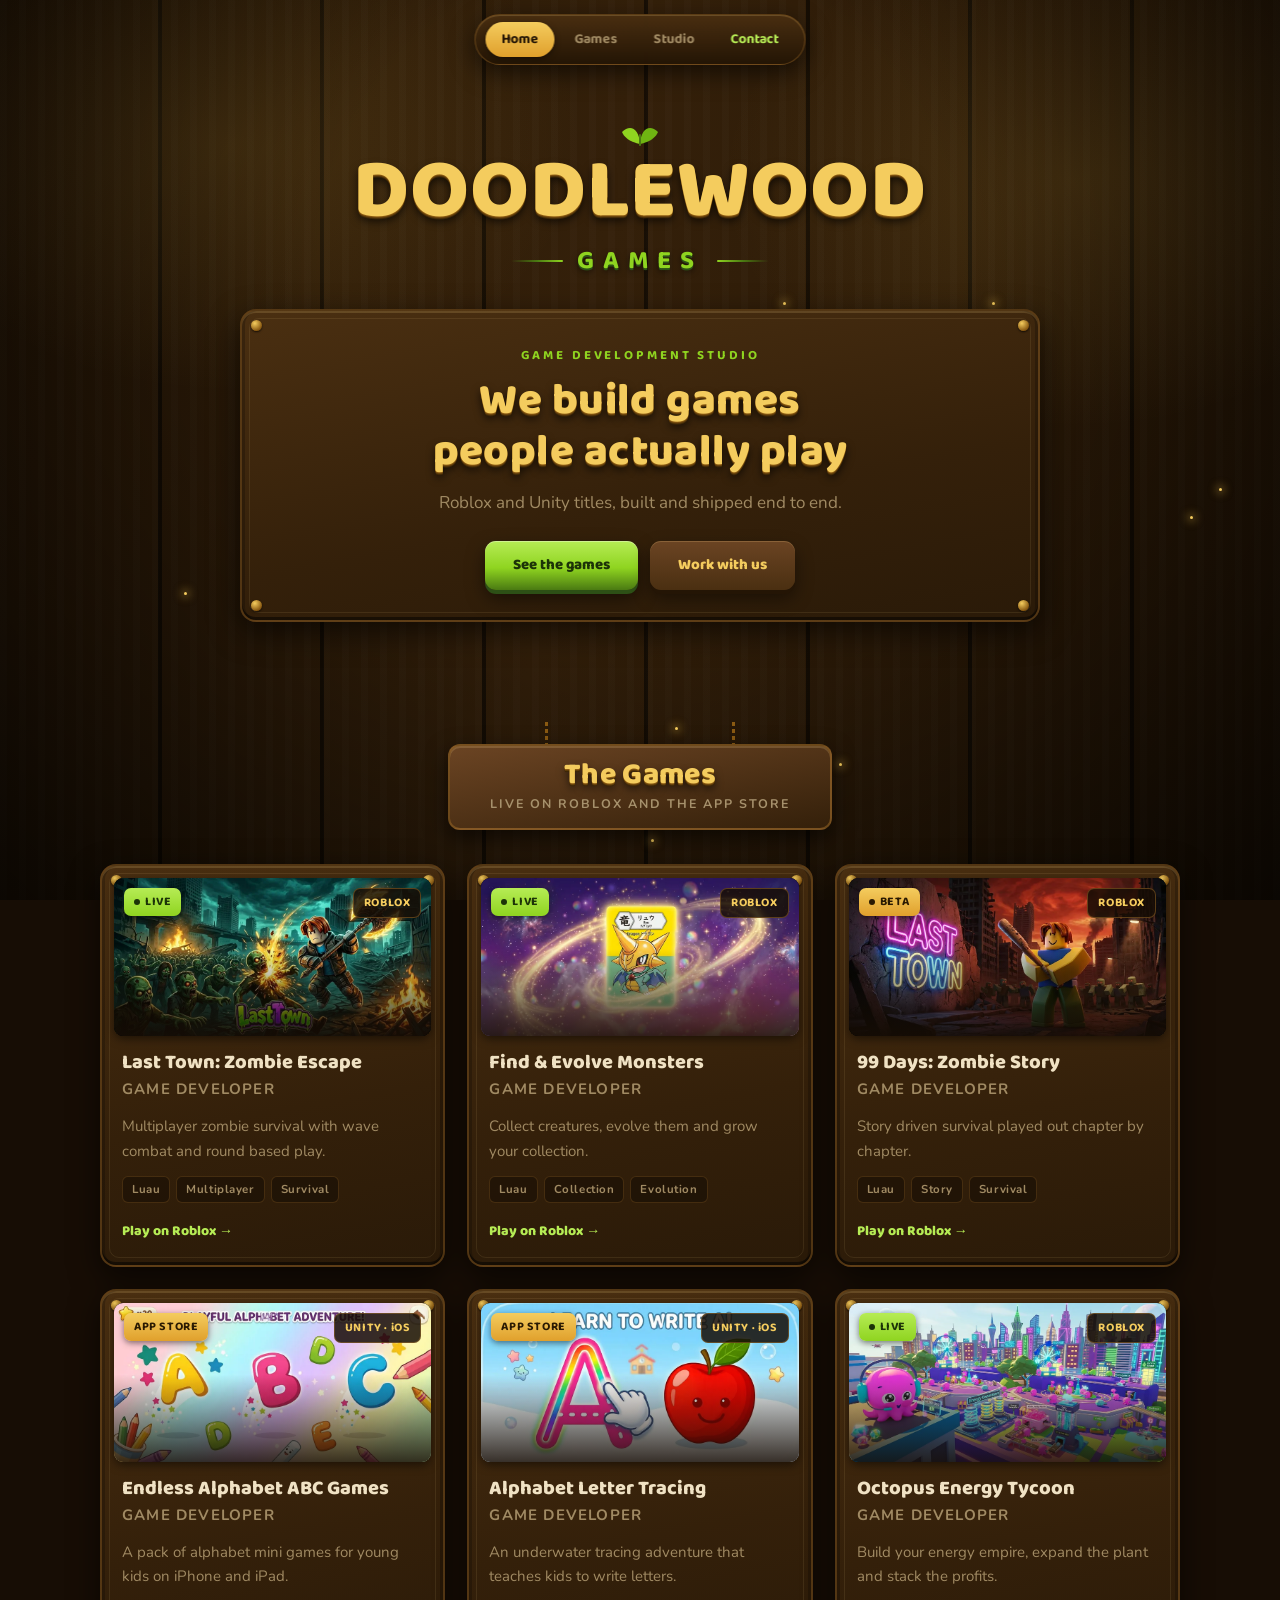
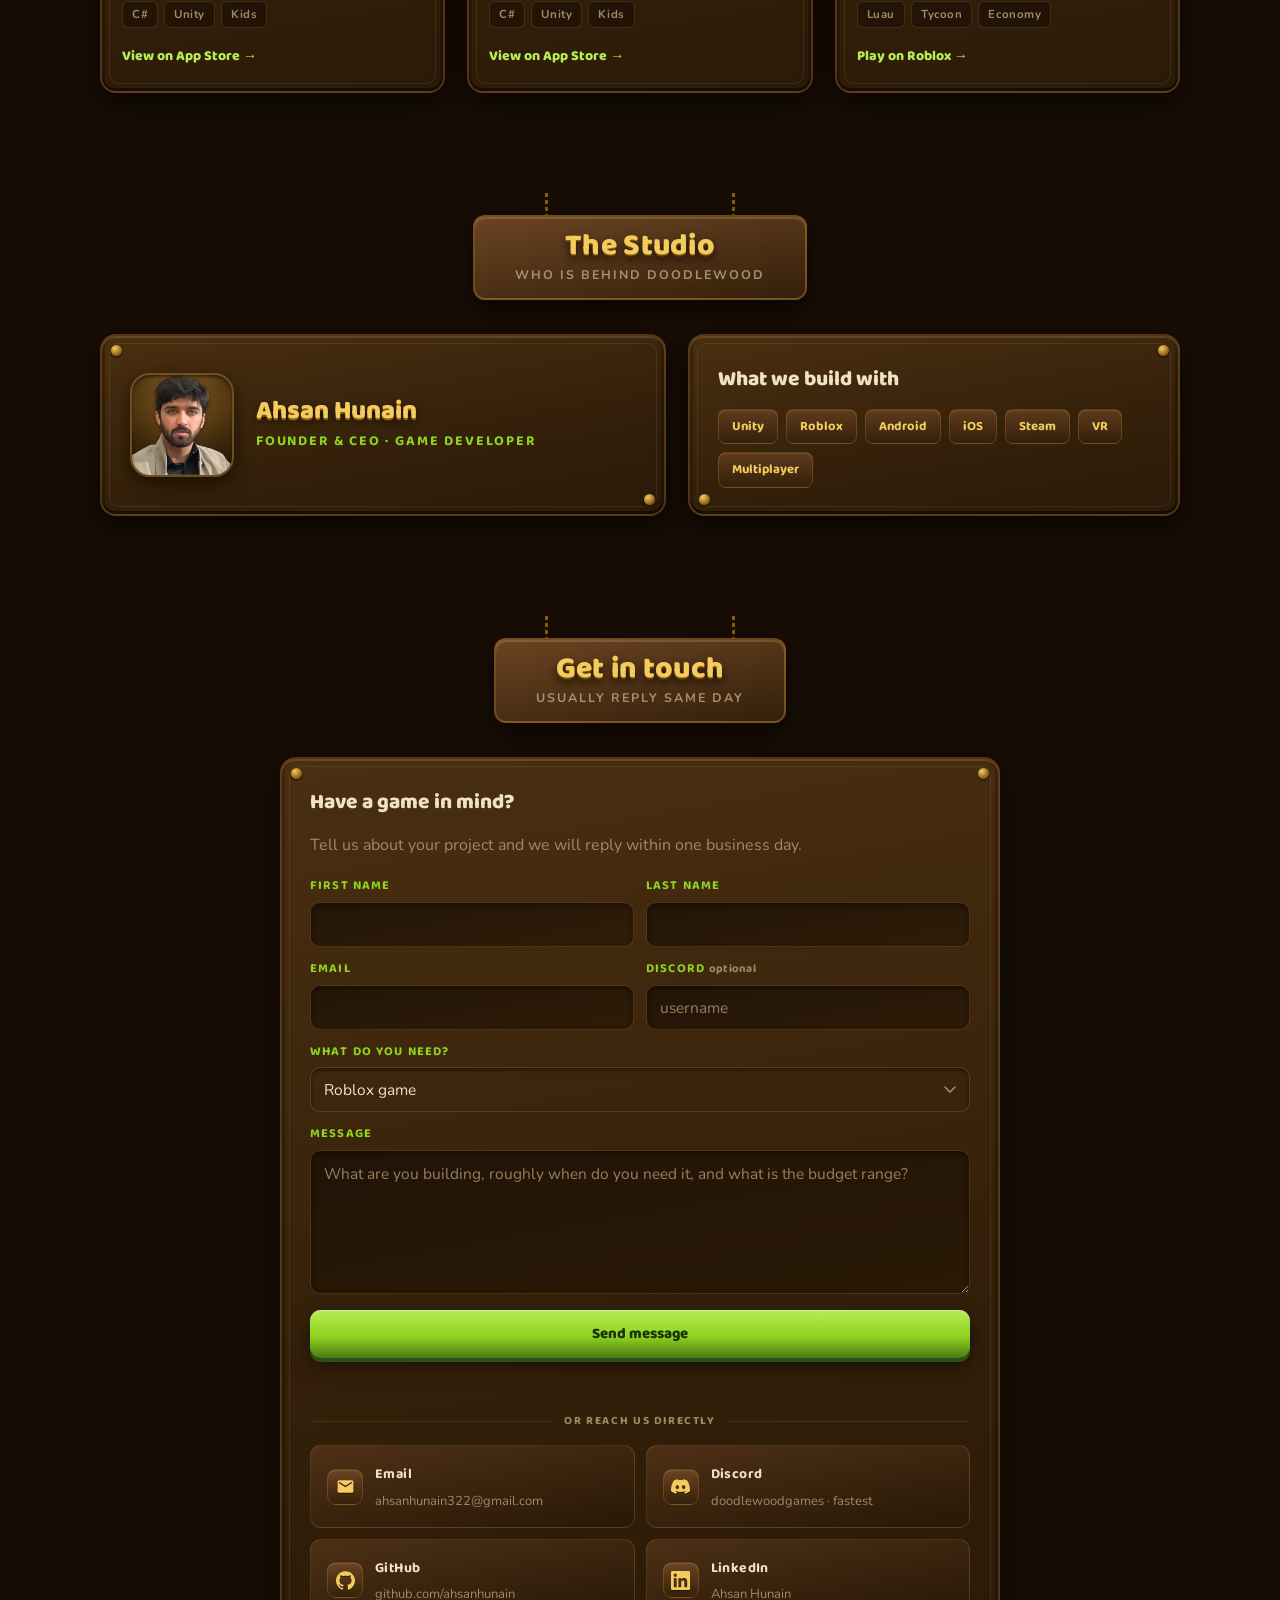
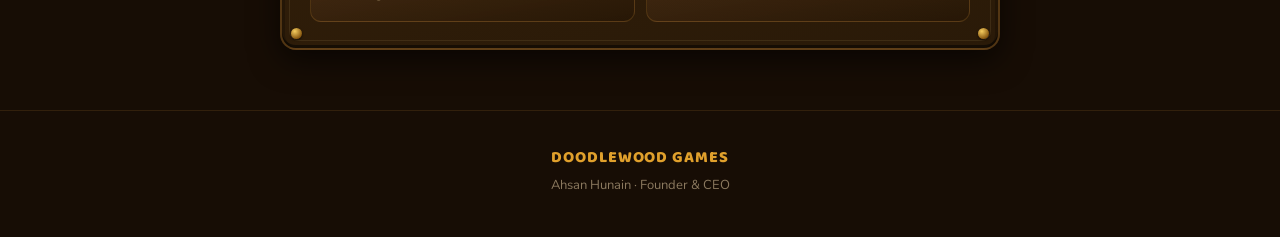
==== index.html @ c5621d0a "Recrop the founder photo to fill its frame The previous crop left wood visible down both sides and i" ====
<!DOCTYPE html>
<html lang="en">
<head>
<meta charset="UTF-8">
<meta name="viewport" content="width=device-width,initial-scale=1">

<title>DoodleWood Games — Roblox &amp; Unity Game Development Studio</title>
<meta name="description" content="DoodleWood Games is a game development studio building Roblox and Unity titles. Founded by Ahsan Hunain. See the games and get in touch.">
<link rel="canonical" href="https://doodlewoodgames.com/">
<meta name="theme-color" content="#241505">
<meta name="author" content="Ahsan Hunain">

<!-- Open Graph -->
<meta property="og:type" content="website">
<meta property="og:site_name" content="DoodleWood Games">
<meta property="og:url" content="https://doodlewoodgames.com/">
<meta property="og:title" content="DoodleWood Games — Roblox &amp; Unity Game Development Studio">
<meta property="og:description" content="We build games people actually play. Roblox and Unity titles, built and shipped end to end.">
<meta property="og:image" content="https://doodlewoodgames.com/img/brand/og-image.jpg">
<meta property="og:image:width" content="1200">
<meta property="og:image:height" content="630">
<meta property="og:image:alt" content="DoodleWood Games">

<!-- Twitter -->
<meta name="twitter:card" content="summary_large_image">
<meta name="twitter:title" content="DoodleWood Games — Roblox &amp; Unity Game Development Studio">
<meta name="twitter:description" content="We build games people actually play. Roblox and Unity titles, built and shipped end to end.">
<meta name="twitter:image" content="https://doodlewoodgames.com/img/brand/og-image.jpg">

<!-- Icons -->
<link rel="icon" href="/favicon.ico" sizes="any">
<link rel="icon" type="image/png" sizes="32x32" href="/img/brand/icon-32.png">
<link rel="icon" type="image/png" sizes="192x192" href="/img/brand/icon-192.png">
<link rel="apple-touch-icon" href="/img/brand/icon-180.png">
<link rel="manifest" href="/site.webmanifest">

<!-- Fonts, self hosted -->
<link rel="preload" href="/fonts/Baloo2-800.woff2" as="font" type="font/woff2" crossorigin>
<link rel="preload" href="/fonts/Baloo2-700.woff2" as="font" type="font/woff2" crossorigin>
<link rel="preload" href="/fonts/Nunito-400.woff2" as="font" type="font/woff2" crossorigin>

<!-- ?v= busts stale copies. Bump it whenever style.css or main.js changes. -->
<link rel="stylesheet" href="/css/style.css?v=6">

<script type="application/ld+json">
{
  "@context": "https://schema.org",
  "@type": "Organization",
  "name": "DoodleWood Games",
  "url": "https://doodlewoodgames.com/",
  "logo": "https://doodlewoodgames.com/img/brand/icon-512.png",
  "description": "Game development studio building Roblox and Unity titles.",
  "founder": {
    "@type": "Person",
    "name": "Ahsan Hunain",
    "jobTitle": "Founder & CEO"
  },
  "sameAs": [
    "https://github.com/ahsanhunain",
    "https://www.linkedin.com/in/ahsan-hunain-93302422b"
  ]
}
</script>
</head>
<body>

<a class="skip" href="#games">Skip to the games</a>

<div class="bg" aria-hidden="true">
  <div class="planks"></div>
  <div class="lantern lan-l"></div><div class="lantern lan-r"></div>
  <div class="canopy"></div>
</div>

<nav aria-label="Main">
  <a href="#top" class="nb on">Home</a>
  <a href="#games" class="nb">Games</a>
  <a href="#studio" class="nb">Studio</a>
  <a href="#contact" class="nb nb-hire">Contact</a>
</nav>

<div class="wrap">

<!-- ── HERO ─────────────────────────────────────────────────────────── -->
<section id="top">
  <div class="studio-mark">
    <svg class="leafpair" viewBox="0 0 44 26" aria-hidden="true"><path d="M22 24C22 24 8 22 4 12 12 4 21 8 22 24Z" fill="#8fd420"/><path d="M22 24C22 24 36 22 40 12 32 4 23 8 22 24Z" fill="#6fb412"/><rect x="21" y="14" width="2" height="12" rx="1" fill="#4a7a12"/></svg>
    <div class="dw-name carved">DOODLEWOOD</div>
    <div class="dw-sub"><span class="ln"></span><span class="dw-games">GAMES</span><span class="ln r"></span></div>
  </div>

  <div class="panel hero-panel">
    <span class="bolt tl"></span><span class="bolt tr"></span><span class="bolt bl"></span><span class="bolt br"></span>
    <p class="hero-kicker">Game Development Studio</p>
    <h1 class="hero-h1 carved">We build games<br>people actually play</h1>
    <p class="hero-p">Roblox and Unity titles, built and shipped end to end.</p>
    <div class="btns">
      <a href="#games" class="btn btn-grn">See the games</a>
      <a href="#contact" class="btn btn-wd">Work with us</a>
    </div>
  </div>
</section>

<!-- ── GAMES ────────────────────────────────────────────────────────── -->
<section id="games">
  <div class="sign-wrap">
    <div class="chains" aria-hidden="true"><div class="chain"></div><div class="chain"></div></div>
    <div class="sign"><h2 class="carved">The Games</h2><p>Live on Roblox and the App Store</p></div>
  </div>
  <div class="grid">

    <article class="panel crate">
      <span class="bolt tl"></span><span class="bolt tr"></span>
      <div class="shot">
        <picture>
          <source srcset="/img/games/zombie-escape.webp" type="image/webp">
          <img src="/img/games/zombie-escape.jpg" alt="Last Town Zombie Escape on Roblox" width="900" height="450" loading="lazy" decoding="async">
        </picture>
        <span class="chip chip-live"><span class="dot"></span>LIVE</span>
        <span class="chip chip-plat">ROBLOX</span>
      </div>
      <div class="crate-body">
        <h3>Last Town: Zombie Escape</h3>
        <p class="role">Game Developer</p>
        <p>Multiplayer zombie survival with wave combat and round based play.</p>
        <div class="tags"><span class="tag">Luau</span><span class="tag">Multiplayer</span><span class="tag">Survival</span></div>
        <a class="play" href="https://www.roblox.com/games/85958529399721/UPD-LAST-TOWN-Zombie-Escape" target="_blank" rel="noopener">Play on Roblox →</a>
      </div>
    </article>

    <article class="panel crate">
      <span class="bolt tl"></span><span class="bolt tr"></span>
      <div class="shot">
        <picture>
          <source srcset="/img/games/monsters.webp" type="image/webp">
          <img src="/img/games/monsters.jpg" alt="Find and Evolve Monsters on Roblox" width="900" height="445" loading="lazy" decoding="async">
        </picture>
        <span class="chip chip-live"><span class="dot"></span>LIVE</span>
        <span class="chip chip-plat">ROBLOX</span>
      </div>
      <div class="crate-body">
        <h3>Find &amp; Evolve Monsters</h3>
        <p class="role">Game Developer</p>
        <p>Collect creatures, evolve them and grow your collection.</p>
        <div class="tags"><span class="tag">Luau</span><span class="tag">Collection</span><span class="tag">Evolution</span></div>
        <a class="play" href="https://www.roblox.com/games/104146074760099/Find-Evolve-MONSTERS" target="_blank" rel="noopener">Play on Roblox →</a>
      </div>
    </article>

    <article class="panel crate">
      <span class="bolt tl"></span><span class="bolt tr"></span>
      <div class="shot">
        <picture>
          <source srcset="/img/games/zombie-story.webp" type="image/webp">
          <img src="/img/games/zombie-story.jpg" alt="99 Days Zombie Story on Roblox" width="900" height="445" loading="lazy" decoding="async">
        </picture>
        <span class="chip chip-beta"><span class="dot"></span>BETA</span>
        <span class="chip chip-plat">ROBLOX</span>
      </div>
      <div class="crate-body">
        <h3>99 Days: Zombie Story</h3>
        <p class="role">Game Developer</p>
        <p>Story driven survival played out chapter by chapter.</p>
        <div class="tags"><span class="tag">Luau</span><span class="tag">Story</span><span class="tag">Survival</span></div>
        <a class="play" href="https://www.roblox.com/games/77487145790598/99-days-Zombie-beta" target="_blank" rel="noopener">Play on Roblox →</a>
      </div>
    </article>

    <article class="panel crate">
      <span class="bolt tl"></span><span class="bolt tr"></span>
      <div class="shot">
        <picture>
          <source srcset="/img/games/abc-games.webp" type="image/webp">
          <img src="/img/games/abc-games.jpg" alt="Endless Alphabet ABC Games on the App Store" width="900" height="450" loading="lazy" decoding="async">
        </picture>
        <span class="chip chip-store">APP STORE</span>
        <span class="chip chip-plat">UNITY · iOS</span>
      </div>
      <div class="crate-body">
        <h3>Endless Alphabet ABC Games</h3>
        <p class="role">Game Developer</p>
        <p>A pack of alphabet mini games for young kids on iPhone and iPad.</p>
        <div class="tags"><span class="tag">C#</span><span class="tag">Unity</span><span class="tag">Kids</span></div>
        <a class="play" href="https://apps.apple.com/pk/app/endless-alphabet-abc-games/id6740021718" target="_blank" rel="noopener">View on App Store →</a>
      </div>
    </article>

    <article class="panel crate">
      <span class="bolt tl"></span><span class="bolt tr"></span>
      <div class="shot">
        <picture>
          <source srcset="/img/games/letter-tracing.webp" type="image/webp">
          <img src="/img/games/letter-tracing.jpg" alt="Alphabet Letter Tracing on the App Store" width="900" height="450" loading="lazy" decoding="async">
        </picture>
        <span class="chip chip-store">APP STORE</span>
        <span class="chip chip-plat">UNITY · iOS</span>
      </div>
      <div class="crate-body">
        <h3>Alphabet Letter Tracing</h3>
        <p class="role">Game Developer</p>
        <p>An underwater tracing adventure that teaches kids to write letters.</p>
        <div class="tags"><span class="tag">C#</span><span class="tag">Unity</span><span class="tag">Kids</span></div>
        <a class="play" href="https://apps.apple.com/pk/app/alphabet-letter-tracing/id6748381550" target="_blank" rel="noopener">View on App Store →</a>
      </div>
    </article>

    <article class="panel crate">
      <span class="bolt tl"></span><span class="bolt tr"></span>
      <div class="shot">
        <picture>
          <source srcset="/img/games/octopus-tycoon.webp" type="image/webp">
          <img src="/img/games/octopus-tycoon.jpg" alt="Octopus Energy Tycoon on Roblox" width="900" height="445" loading="lazy" decoding="async">
        </picture>
        <span class="chip chip-live"><span class="dot"></span>LIVE</span>
        <span class="chip chip-plat">ROBLOX</span>
      </div>
      <div class="crate-body">
        <h3>Octopus Energy Tycoon</h3>
        <p class="role">Game Developer</p>
        <p>Build your energy empire, expand the plant and stack the profits.</p>
        <div class="tags"><span class="tag">Luau</span><span class="tag">Tycoon</span><span class="tag">Economy</span></div>
        <a class="play" href="https://www.roblox.com/games/114201343561910/Octopus-Energy-Tycoon" target="_blank" rel="noopener">Play on Roblox →</a>
      </div>
    </article>

  </div>
</section>

<!-- ── STUDIO ───────────────────────────────────────────────────────── -->
<section id="studio">
  <div class="sign-wrap">
    <div class="chains" aria-hidden="true"><div class="chain"></div><div class="chain"></div></div>
    <div class="sign"><h2 class="carved">The Studio</h2><p>Who is behind DoodleWood</p></div>
  </div>
  <div class="two">
    <div class="panel founder">
      <span class="bolt tl"></span><span class="bolt br"></span>
      <picture class="f-photo">
        <source srcset="/img/brand/ahsan.webp?v=2 1x, /img/brand/ahsan-2x.webp?v=2 2x" type="image/webp">
        <img src="/img/brand/ahsan.jpg?v=2" srcset="/img/brand/ahsan.jpg?v=2 1x, /img/brand/ahsan-2x.jpg?v=2 2x"
             alt="Ahsan Hunain, founder of DoodleWood Games" width="176" height="176"
             loading="lazy" decoding="async">
      </picture>
      <div>
        <p class="f-name">Ahsan Hunain</p>
        <p class="f-role">Founder &amp; CEO · Game Developer</p>
      </div>
    </div>
    <div class="panel pad">
      <span class="bolt tr"></span><span class="bolt bl"></span>
      <h3>What we build with</h3>
      <div class="skills">
        <span class="sk">Unity</span><span class="sk">Roblox</span>
        <span class="sk">Android</span><span class="sk">iOS</span>
        <span class="sk">Steam</span><span class="sk">VR</span>
        <span class="sk">Multiplayer</span>
      </div>
    </div>
  </div>
</section>

<!-- ── CONTACT ──────────────────────────────────────────────────────── -->
<section id="contact">
  <div class="sign-wrap">
    <div class="chains" aria-hidden="true"><div class="chain"></div><div class="chain"></div></div>
    <div class="sign"><h2 class="carved">Get in touch</h2><p>Usually reply same day</p></div>
  </div>
  <div class="panel pad" style="max-width:720px;margin:0 auto">
    <span class="bolt tl"></span><span class="bolt tr"></span><span class="bolt bl"></span><span class="bolt br"></span>
    <h3>Have a game in mind?</h3>
    <p>Tell us about your project and we will reply within one business day.</p>

    <form id="contactForm" class="cform" novalidate>
      <!-- Web3Forms public access key; safe to expose, it only routes mail. -->
      <input type="hidden" name="access_key" value="1fe3288f-6703-4858-a248-f72d30bc96b4">
      <input type="hidden" name="subject" value="New enquiry from doodlewoodgames.com">
      <input type="hidden" name="from_name" value="DoodleWood Games site">
      <!-- honeypot, real people never fill this in -->
      <input type="checkbox" name="botcheck" class="hp" tabindex="-1" autocomplete="off">

      <div class="frow">
        <div class="fld">
          <label for="fname">First name</label>
          <input id="fname" name="first_name" type="text" autocomplete="given-name" required>
        </div>
        <div class="fld">
          <label for="lname">Last name</label>
          <input id="lname" name="last_name" type="text" autocomplete="family-name">
        </div>
      </div>
      <div class="frow">
        <div class="fld">
          <label for="femail">Email</label>
          <input id="femail" name="email" type="email" autocomplete="email" required>
        </div>
        <div class="fld">
          <label for="fdiscord">Discord <span class="opt">optional</span></label>
          <input id="fdiscord" name="discord" type="text" placeholder="username">
        </div>
      </div>
      <div class="fld">
        <label for="fsubject">What do you need?</label>
        <select id="fsubject" name="project_type">
          <option>Roblox game</option>
          <option>Unity mobile game</option>
          <option>Multiplayer systems</option>
          <option>Full game build</option>
          <option>Something else</option>
        </select>
      </div>
      <div class="fld">
        <label for="fmsg">Message</label>
        <textarea id="fmsg" name="message" rows="5" required
          placeholder="What are you building, roughly when do you need it, and what is the budget range?"></textarea>
      </div>

      <button type="submit" class="btn btn-grn fsend">Send message</button>
      <p class="fnote" id="formNote" role="status" aria-live="polite"></p>
    </form>

    <div class="or"><span>or reach us directly</span></div>

    <div class="links">
      <a class="lnk" href="mailto:ahsanhunain322@gmail.com">
        <span class="lnk-ic" aria-hidden="true"><svg viewBox="0 0 24 24"><path d="M20 4H4c-1.1 0-1.99.9-1.99 2L2 18c0 1.1.9 2 2 2h16c1.1 0 2-.9 2-2V6c0-1.1-.9-2-2-2zm0 4-8 5-8-5V6l8 5 8-5z"/></svg></span>
        <span><span class="lnk-t">Email</span><br><span class="lnk-v pick">ahsanhunain322@gmail.com</span></span></a>
      <a class="lnk" href="https://discord.com/users/doodlewoodgames" target="_blank" rel="noopener">
        <span class="lnk-ic" aria-hidden="true"><svg viewBox="0 0 24 24"><path d="M20.317 4.3698a19.7913 19.7913 0 0 0-4.8851-1.5152.0741.0741 0 0 0-.0785.0371c-.211.3753-.4447.8648-.6083 1.2495-1.8447-.2762-3.68-.2762-5.4868 0-.1636-.3933-.4058-.8742-.6177-1.2495a.077.077 0 0 0-.0785-.037 19.7363 19.7363 0 0 0-4.8852 1.515.0699.0699 0 0 0-.0321.0277C.5334 9.0458-.319 13.5799.0992 18.0578a.0824.0824 0 0 0 .0312.0561c2.0528 1.5076 4.0413 2.4228 5.9929 3.0294a.0777.0777 0 0 0 .0842-.0276c.4616-.6304.8731-1.2952 1.226-1.9942a.076.076 0 0 0-.0416-.1057c-.6528-.2476-1.2743-.5495-1.8722-.8923a.077.077 0 0 1-.0076-.1277c.1258-.0943.2517-.1923.3718-.2914a.0743.0743 0 0 1 .0776-.0105c3.9278 1.7933 8.18 1.7933 12.0614 0a.0739.0739 0 0 1 .0785.0095c.1202.099.246.1981.3728.2924a.077.077 0 0 1-.0066.1276 12.2986 12.2986 0 0 1-1.873.8914.0766.0766 0 0 0-.0407.1067c.3604.698.7719 1.3628 1.225 1.9932a.076.076 0 0 0 .0842.0286c1.961-.6067 3.9495-1.5219 6.0023-3.0294a.077.077 0 0 0 .0313-.0552c.5004-5.177-.8382-9.6739-3.5485-13.6604a.061.061 0 0 0-.0312-.0286zM8.02 15.3312c-1.1825 0-2.1569-1.0857-2.1569-2.419 0-1.3332.9555-2.4189 2.157-2.4189 1.2108 0 2.1757 1.0952 2.1568 2.419 0 1.3332-.9555 2.4189-2.1569 2.4189zm7.9748 0c-1.1825 0-2.1569-1.0857-2.1569-2.419 0-1.3332.9554-2.4189 2.1569-2.4189 1.2108 0 2.1757 1.0952 2.1568 2.419 0 1.3332-.946 2.4189-2.1568 2.4189z"/></svg></span>
        <span><span class="lnk-t">Discord</span><br><span class="lnk-v">doodlewoodgames · fastest</span></span></a>
      <a class="lnk" href="https://github.com/ahsanhunain" target="_blank" rel="noopener">
        <span class="lnk-ic" aria-hidden="true"><svg viewBox="0 0 24 24"><path d="M12 .297c-6.63 0-12 5.373-12 12 0 5.303 3.438 9.8 8.205 11.385.6.113.82-.258.82-.577 0-.285-.01-1.04-.015-2.04-3.338.724-4.042-1.61-4.042-1.61C4.422 18.07 3.633 17.7 3.633 17.7c-1.087-.744.084-.729.084-.729 1.205.084 1.838 1.236 1.838 1.236 1.07 1.835 2.809 1.305 3.495.998.108-.776.417-1.305.76-1.605-2.665-.3-5.466-1.332-5.466-5.93 0-1.31.465-2.38 1.235-3.22-.135-.303-.54-1.523.105-3.176 0 0 1.005-.322 3.3 1.23.96-.267 1.98-.399 3-.405 1.02.006 2.04.138 3 .405 2.28-1.552 3.285-1.23 3.285-1.23.645 1.653.24 2.873.12 3.176.765.84 1.23 1.91 1.23 3.22 0 4.61-2.805 5.625-5.475 5.92.42.36.81 1.096.81 2.22 0 1.606-.015 2.896-.015 3.286 0 .315.21.69.825.57C20.565 22.092 24 17.592 24 12.297c0-6.627-5.373-12-12-12"/></svg></span>
        <span><span class="lnk-t">GitHub</span><br><span class="lnk-v">github.com/ahsanhunain</span></span></a>
      <a class="lnk" href="https://www.linkedin.com/in/ahsan-hunain-93302422b" target="_blank" rel="noopener">
        <span class="lnk-ic" aria-hidden="true"><svg viewBox="0 0 24 24"><path d="M20.447 20.452h-3.554v-5.569c0-1.328-.027-3.037-1.852-3.037-1.853 0-2.136 1.445-2.136 2.939v5.667H9.351V9h3.414v1.561h.046c.477-.9 1.637-1.85 3.37-1.85 3.601 0 4.267 2.37 4.267 5.455v6.286zM5.337 7.433a2.062 2.062 0 1 1 0-4.125 2.062 2.062 0 0 1 0 4.125zm1.782 13.019H3.555V9h3.564v11.452zM22.225 0H1.771C.792 0 0 .774 0 1.729v20.542C0 23.227.792 24 1.771 24h20.451C23.2 24 24 23.227 24 22.271V1.729C24 .774 23.2 0 22.222 0h.003z"/></svg></span>
        <span><span class="lnk-t">LinkedIn</span><br><span class="lnk-v">Ahsan Hunain</span></span></a>
    </div>
  </div>
</section>

</div>

<footer>
  <p class="fm">DOODLEWOOD GAMES</p>
  <p class="fs">Ahsan Hunain · Founder &amp; CEO</p>
</footer>

<script src="/js/main.js?v=6" defer></script>
</body>
</html>
---- css/style.css ----
/* ==========================================================================
   DoodleWood Games — doodlewoodgames.com
   ========================================================================== */

/* ── SELF HOSTED FONTS ─────────────────────────────────────────────────── */
@font-face{font-family:'Baloo 2';font-style:normal;font-weight:700;font-display:swap;
  src:url('../fonts/Baloo2-700.woff2') format('woff2');
  unicode-range:U+0000-00FF,U+0131,U+0152-0153,U+02BB-02BC,U+02C6,U+02DA,U+02DC,U+2000-206F,U+2074,U+20AC,U+2122,U+2191,U+2193,U+2212,U+2215,U+FEFF,U+FFFD}
@font-face{font-family:'Baloo 2';font-style:normal;font-weight:800;font-display:swap;
  src:url('../fonts/Baloo2-800.woff2') format('woff2');
  unicode-range:U+0000-00FF,U+0131,U+0152-0153,U+02BB-02BC,U+02C6,U+02DA,U+02DC,U+2000-206F,U+2074,U+20AC,U+2122,U+2191,U+2193,U+2212,U+2215,U+FEFF,U+FFFD}
@font-face{font-family:'Nunito';font-style:normal;font-weight:400;font-display:swap;
  src:url('../fonts/Nunito-400.woff2') format('woff2');
  unicode-range:U+0000-00FF,U+0131,U+0152-0153,U+02BB-02BC,U+02C6,U+02DA,U+02DC,U+2000-206F,U+2074,U+20AC,U+2122,U+2191,U+2193,U+2212,U+2215,U+FEFF,U+FFFD}
@font-face{font-family:'Nunito';font-style:normal;font-weight:700;font-display:swap;
  src:url('../fonts/Nunito-700.woff2') format('woff2');
  unicode-range:U+0000-00FF,U+0131,U+0152-0153,U+02BB-02BC,U+02C6,U+02DA,U+02DC,U+2000-206F,U+2074,U+20AC,U+2122,U+2191,U+2193,U+2212,U+2215,U+FEFF,U+FFFD}

/* ── TOKENS ────────────────────────────────────────────────────────────── */
:root{
  --wood-0:#170d05; --wood-1:#241505; --wood-2:#34200a; --wood-3:#4a2f11;
  --wood-4:#6b4423; --seam:rgba(0,0,0,.55);
  --gold:#e0a02c; --gold-lt:#f4cc5e; --gold-dk:#8a5a12;
  --leaf:#8fd420; --leaf-dk:#4a7a12; --leaf-lt:#b6ec55;
  --cream:#f0e2c4; --text:#d9c49a; --dim:#a08a63;
  --display:'Baloo 2','Trebuchet MS',cursive;
  --body:'Nunito','Segoe UI',sans-serif;
}
*{margin:0;padding:0;box-sizing:border-box}
html{scroll-behavior:smooth}
body{font-family:var(--body);color:var(--text);background:var(--wood-0);
  overflow-x:hidden;line-height:1.65;-webkit-font-smoothing:antialiased;
  cursor:default;-webkit-user-select:none;user-select:none}
a{cursor:pointer}
/* Content stays selectable so visitors can copy a game name, a handle or
   the email address. Only decorative chrome stays locked. */
.crate h3,.crate p,.tag,.f-name,.f-role,.sk,.lnk-v,.hero-h1,.hero-p,.pad p,
.pick{-webkit-user-select:text;user-select:text}
.pick{cursor:text}
img{max-width:100%;display:block}
:focus-visible{outline:2px solid var(--gold-lt);outline-offset:3px;border-radius:4px}
.skip{position:absolute;left:-9999px;top:0;z-index:999;padding:12px 20px;
  background:var(--gold);color:var(--wood-1);font-family:var(--display);font-weight:800;border-radius:0 0 10px 0}
.skip:focus{left:0}

/* ── WOOD PLANK WORLD ──────────────────────────────────────────────────── */
.bg{position:fixed;inset:0;z-index:0}
.planks{position:absolute;inset:0;
  background:
    repeating-linear-gradient(90deg,transparent 0 158px,var(--seam) 158px 162px),
    repeating-linear-gradient(90deg,rgba(255,255,255,.014) 0 7px,transparent 7px 19px),
    linear-gradient(100deg,var(--wood-1),var(--wood-2) 45%,var(--wood-1))}
.lantern{position:absolute;width:60vw;height:60vh;pointer-events:none;
  background:radial-gradient(ellipse at center,rgba(240,192,74,.13),transparent 65%)}
.lan-l{top:-14vh;left:-12vw}.lan-r{top:-10vh;right:-14vw}
.canopy{position:absolute;inset:0;
  background:radial-gradient(ellipse at 50% 30%,transparent 35%,rgba(0,0,0,.72) 100%)}
.fly{position:fixed;width:3px;height:3px;border-radius:50%;background:var(--gold-lt);
  box-shadow:0 0 8px 2px rgba(240,192,74,.5);z-index:1;pointer-events:none}
@keyframes drift{0%{transform:translate(0,0);opacity:0}
  25%{opacity:.9}50%{transform:translate(40px,-60px);opacity:.5}
  75%{opacity:.8}100%{transform:translate(-20px,-120px);opacity:0}}

/* ── CARVED TYPE ───────────────────────────────────────────────────────── */
.carved{font-family:var(--display);font-weight:800;color:var(--gold-lt);
  text-shadow:0 1px 0 var(--gold-dk),0 2px 0 #5e3c0c,0 3px 0 #3d2708,0 5px 8px rgba(0,0,0,.7);
  letter-spacing:.01em}

/* ── WOOD PANEL ────────────────────────────────────────────────────────── */
.panel{position:relative;border-radius:16px;
  background:linear-gradient(170deg,var(--wood-3),var(--wood-2) 60%,#2a1a08);
  box-shadow:
    inset 0 2px 0 rgba(255,214,140,.16),
    inset 0 -3px 0 rgba(0,0,0,.5),
    inset 3px 0 0 rgba(0,0,0,.22),
    inset -3px 0 0 rgba(0,0,0,.22),
    0 10px 30px rgba(0,0,0,.6);
  border:2px solid rgba(120,80,30,.5)}
.panel::after{content:'';position:absolute;inset:7px;border-radius:10px;
  border:1px solid rgba(255,214,140,.09);pointer-events:none}
.bolt{position:absolute;width:11px;height:11px;border-radius:50%;
  background:radial-gradient(circle at 35% 30%,var(--gold-lt),var(--gold-dk) 70%,#3d2708);
  box-shadow:0 1px 2px rgba(0,0,0,.7)}
.bolt.tl{top:9px;left:9px}.bolt.tr{top:9px;right:9px}
.bolt.bl{bottom:9px;left:9px}.bolt.br{bottom:9px;right:9px}

/* ── NAV ───────────────────────────────────────────────────────────────── */
nav{position:fixed;top:14px;left:50%;transform:translateX(-50%);z-index:100;
  display:flex;align-items:center;gap:4px;padding:7px 10px;border-radius:999px;
  background:linear-gradient(180deg,rgba(74,47,17,.96),rgba(36,21,5,.97));
  border:1px solid rgba(160,110,40,.45);backdrop-filter:blur(10px);
  box-shadow:inset 0 1px 0 rgba(255,214,140,.18),0 8px 24px rgba(0,0,0,.6)}
.nb{font-family:var(--display);font-weight:700;font-size:14px;
  padding:6px 16px;border-radius:999px;color:var(--dim);text-decoration:none;transition:.2s}
.nb:hover{color:var(--gold-lt);background:rgba(240,192,74,.1)}
.nb.on{color:var(--wood-1);background:linear-gradient(180deg,var(--gold-lt),var(--gold));
  box-shadow:0 2px 6px rgba(0,0,0,.4)}
.nb-hire{color:var(--leaf-lt)}
.nb-hire.on,.nb-hire:hover{color:#1c3308;background:linear-gradient(180deg,var(--leaf-lt),var(--leaf))}
@media(max-width:520px){.nb{padding:6px 11px;font-size:13px}nav{gap:2px;padding:6px 8px}}

/* ── LAYOUT ────────────────────────────────────────────────────────────── */
.wrap{position:relative;z-index:10;max-width:1120px;margin:0 auto;padding:0 20px}
section{padding:70px 0 30px}
@media(max-width:640px){section{padding:52px 0 24px}}

/* ── HERO ──────────────────────────────────────────────────────────────── */
#top{padding-top:120px}
.studio-mark{display:flex;flex-direction:column;align-items:center;gap:6px;margin-bottom:26px}
.leafpair{display:block;width:44px;height:26px}
.dw-name{font-size:clamp(38px,8vw,84px);line-height:.95}
.dw-sub{display:flex;align-items:center;gap:14px;margin-top:2px}
.dw-sub .ln{width:52px;height:2px;border-radius:2px;
  background:linear-gradient(90deg,transparent,var(--leaf-dk),var(--leaf))}
.dw-sub .ln.r{background:linear-gradient(270deg,transparent,var(--leaf-dk),var(--leaf))}
.dw-games{font-family:var(--display);font-weight:700;font-size:clamp(15px,2.6vw,26px);
  letter-spacing:.34em;color:var(--leaf);text-shadow:0 2px 0 #2d5016,0 3px 6px rgba(0,0,0,.6)}
.hero-panel{padding:34px 34px 30px;text-align:center;max-width:800px;margin:0 auto}
.hero-kicker{font-family:var(--display);font-weight:700;font-size:13px;letter-spacing:.22em;
  color:var(--leaf);text-transform:uppercase;margin-bottom:10px}
.hero-h1{font-size:clamp(26px,4.6vw,44px);line-height:1.15;margin-bottom:12px}
.hero-p{font-size:17px;color:var(--dim);max-width:560px;margin:0 auto 24px}
.btns{display:flex;gap:12px;justify-content:center;flex-wrap:wrap}
.btn{font-family:var(--display);font-weight:800;font-size:15px;text-decoration:none;
  padding:12px 28px;border-radius:11px;transition:transform .16s,box-shadow .16s;display:inline-block}
.btn-grn{color:#1c3308;background:linear-gradient(180deg,var(--leaf-lt),var(--leaf) 55%,var(--leaf-dk));
  box-shadow:0 4px 0 #2d5016,0 8px 18px rgba(0,0,0,.5),inset 0 1px 0 rgba(255,255,255,.35)}
.btn-grn:hover{transform:translateY(-2px);
  box-shadow:0 6px 0 #2d5016,0 12px 24px rgba(0,0,0,.55),inset 0 1px 0 rgba(255,255,255,.35)}
.btn-wd{color:var(--gold-lt);background:linear-gradient(180deg,var(--wood-4),var(--wood-3));
  box-shadow:0 4px 0 #241505,0 8px 18px rgba(0,0,0,.45),inset 0 1px 0 rgba(255,214,140,.2)}
.btn-wd:hover{transform:translateY(-2px)}

/* ── FOUNDER CARD ──────────────────────────────────────────────────────── */
.founder{display:flex;align-items:center;gap:22px;padding:26px 28px;flex-wrap:wrap}
.f-photo{width:104px;height:104px;border-radius:20px;flex-shrink:0;
  display:block;overflow:hidden;position:relative;
  border:2px solid rgba(160,110,40,.55);
  box-shadow:inset 0 2px 0 rgba(255,214,140,.2),0 6px 18px rgba(0,0,0,.55)}
.f-photo img{width:100%;height:100%;object-fit:cover}
/* carved inner lip, matches the panel bevel */
.f-photo::after{content:'';position:absolute;inset:0;border-radius:18px;pointer-events:none;
  box-shadow:inset 0 2px 3px rgba(0,0,0,.5),inset 0 -1px 0 rgba(255,214,140,.14)}
.f-name{font-family:var(--display);font-weight:800;font-size:26px;color:var(--gold-lt);
  line-height:1.15;text-shadow:0 2px 0 var(--gold-dk),0 3px 6px rgba(0,0,0,.6)}
.f-role{font-family:var(--display);font-weight:700;font-size:14px;letter-spacing:.13em;
  text-transform:uppercase;color:var(--leaf);margin-top:3px}
.f-note{font-size:15.5px;color:var(--dim);margin-top:7px;max-width:440px}

/* ── HANGING SECTION SIGN ──────────────────────────────────────────────── */
.sign-wrap{display:flex;flex-direction:column;align-items:center;margin-bottom:34px}
.chains{display:flex;justify-content:space-between;width:190px;height:22px}
.chain{width:3px;background:repeating-linear-gradient(180deg,var(--gold-dk) 0 4px,transparent 4px 7px)}
.sign{padding:13px 40px;border-radius:12px;text-align:center;
  background:linear-gradient(170deg,var(--wood-4),var(--wood-2));
  border:2px solid rgba(160,110,40,.5);
  box-shadow:inset 0 2px 0 rgba(255,214,140,.18),0 8px 22px rgba(0,0,0,.6)}
.sign h2{font-size:clamp(21px,3.4vw,30px);line-height:1.1}
.sign p{font-size:12.5px;letter-spacing:.16em;text-transform:uppercase;
  color:#a6916c;font-weight:700;margin-top:2px}

/* ── GAME CRATES ───────────────────────────────────────────────────────── */
.grid{display:grid;grid-template-columns:repeat(auto-fill,minmax(320px,1fr));gap:22px}
.crate{overflow:hidden;transition:transform .25s}
.crate:hover{transform:translateY(-6px)}
.shot{position:relative;margin:12px 12px 0;border-radius:9px;overflow:hidden;aspect-ratio:2/1;
  background:#0d0803;box-shadow:inset 0 0 0 2px rgba(0,0,0,.55),0 3px 10px rgba(0,0,0,.5)}
.shot img{width:100%;height:100%;object-fit:cover;transition:transform .4s;filter:saturate(1.05)}
.crate:hover .shot img{transform:scale(1.05)}
.shot::after{content:'';position:absolute;inset:0;pointer-events:none;
  background:linear-gradient(to top,rgba(23,13,5,.85),transparent 55%)}
.chip{position:absolute;z-index:2;font-family:var(--display);font-weight:700;font-size:12px;
  padding:4px 10px;border-radius:7px;letter-spacing:.05em}
.chip-live{top:10px;left:10px;color:#1c3308;background:linear-gradient(180deg,var(--leaf-lt),var(--leaf));
  box-shadow:0 2px 6px rgba(0,0,0,.5);display:flex;align-items:center;gap:5px}
.dot{width:6px;height:6px;border-radius:50%;background:#1c3308;animation:pulse 1.6s ease-in-out infinite}
@keyframes pulse{0%,100%{opacity:1}50%{opacity:.35}}
.chip-beta{top:10px;left:10px;color:#2a1a02;background:linear-gradient(180deg,var(--gold-lt),var(--gold));
  box-shadow:0 2px 6px rgba(0,0,0,.5);display:flex;align-items:center;gap:5px}
.chip-beta .dot{background:#2a1a02}
.chip-store{top:10px;left:10px;color:#2a1a02;background:linear-gradient(180deg,var(--gold-lt),var(--gold));
  box-shadow:0 2px 6px rgba(0,0,0,.5)}
.chip-plat{top:10px;right:10px;color:var(--gold-lt);background:rgba(23,13,5,.85);
  border:1px solid rgba(160,110,40,.5)}
.crate-body{padding:14px 20px 22px}
.crate h3{font-family:var(--display);font-weight:800;font-size:20px;color:var(--cream);line-height:1.2}
.role{font-size:12px;font-weight:700;letter-spacing:.08em;text-transform:uppercase;
  color:var(--leaf);margin:3px 0 8px}
.crate p{font-size:15px;color:var(--dim);margin-bottom:12px}
.tags{display:flex;gap:6px;flex-wrap:wrap;margin-bottom:14px}
.tag{font-size:11.5px;font-weight:700;letter-spacing:.05em;padding:3px 9px;border-radius:6px;
  color:var(--dim);background:rgba(0,0,0,.3);border:1px solid rgba(160,110,40,.28)}
/* min-height meets WCAG 2.2 target size (2.5.8); negative margin keeps
   the original visual rhythm while enlarging the hit area. */
.play{font-family:var(--display);font-weight:800;font-size:14px;color:var(--leaf-lt);
  text-decoration:none;display:inline-flex;align-items:center;gap:7px;transition:gap .2s;
  min-height:28px;padding:2px 4px;margin:-2px -4px;border-radius:7px}
.play:hover{gap:12px;color:#d4f78a}

/* ── STUDIO ────────────────────────────────────────────────────────────── */
.two{display:grid;grid-template-columns:1.15fr 1fr;gap:22px}
@media(max-width:820px){.two{grid-template-columns:1fr}}
.pad{padding:26px 28px}
.pad h3{font-family:var(--display);font-weight:800;font-size:21px;color:var(--cream);margin-bottom:12px}
.pad p{font-size:16px;color:var(--dim);margin-bottom:12px}
.skills{display:flex;flex-wrap:wrap;gap:8px;margin-top:6px}
.sk{font-family:var(--display);font-weight:700;font-size:13px;padding:6px 13px;border-radius:8px;
  color:var(--gold-lt);background:linear-gradient(180deg,rgba(107,68,35,.75),rgba(52,32,10,.8));
  border:1px solid rgba(160,110,40,.4);box-shadow:inset 0 1px 0 rgba(255,214,140,.12)}

/* ── CONTACT FORM ──────────────────────────────────────────────────────── */
.cform{margin-top:18px}
.hp{position:absolute;left:-9999px;opacity:0;pointer-events:none}
.frow{display:grid;grid-template-columns:1fr 1fr;gap:12px}
@media(max-width:560px){.frow{grid-template-columns:1fr}}
.fld{display:flex;flex-direction:column;margin-bottom:12px}
.fld label{font-family:var(--display);font-weight:700;font-size:12.5px;letter-spacing:.09em;
  text-transform:uppercase;color:var(--leaf);margin-bottom:5px}
.fld .opt{color:var(--dim);font-weight:700;text-transform:none;letter-spacing:.02em;font-size:11.5px}
.fld input,.fld select,.fld textarea{
  font-family:var(--body);font-size:15.5px;color:var(--cream);
  background:linear-gradient(170deg,rgba(23,13,5,.72),rgba(36,21,5,.6));
  border:1px solid rgba(160,110,40,.34);border-radius:10px;
  padding:11px 13px;width:100%;
  box-shadow:inset 0 2px 4px rgba(0,0,0,.45);
  transition:border-color .18s,box-shadow .18s;
  -webkit-user-select:text;user-select:text;cursor:text}
.fld textarea{resize:vertical;min-height:112px;line-height:1.55}
.fld select{cursor:pointer;appearance:none;
  background-image:url("data:image/svg+xml,%3Csvg xmlns='http://www.w3.org/2000/svg' viewBox='0 0 12 8'%3E%3Cpath d='M1 1l5 5 5-5' fill='none' stroke='%23a08a63' stroke-width='1.6' stroke-linecap='round'/%3E%3C/svg%3E");
  background-repeat:no-repeat;background-position:right 13px center;background-size:12px;padding-right:34px}
.fld input::placeholder,.fld textarea::placeholder{color:rgba(160,138,99,.92)}
.fld input:focus,.fld select:focus,.fld textarea:focus{
  outline:none;border-color:var(--gold);
  box-shadow:inset 0 2px 4px rgba(0,0,0,.45),0 0 0 3px rgba(224,160,44,.16)}
.fld input:user-invalid,.fld textarea:user-invalid{border-color:#b5522a}
.fsend{width:100%;margin-top:4px;border:0;font-family:var(--display);cursor:pointer}
.fsend[disabled]{opacity:.6;cursor:progress}
.fnote{font-size:14.5px;margin:11px 0 0;min-height:1.2em;text-align:center}
.fnote.ok{color:var(--leaf-lt)}
.fnote.bad{color:#e08a6a}
.or{display:flex;align-items:center;gap:12px;margin:24px 0 14px}
.or::before,.or::after{content:'';flex:1;height:1px;background:rgba(160,110,40,.22)}
.or span{font-family:var(--display);font-weight:700;font-size:11.5px;letter-spacing:.14em;
  text-transform:uppercase;color:var(--dim)}

/* ── CONTACT ───────────────────────────────────────────────────────────── */
.links{display:grid;grid-template-columns:1fr 1fr;gap:11px;margin-top:4px}
@media(max-width:640px){.links{grid-template-columns:1fr}}
.lnk{display:flex;align-items:center;gap:12px;padding:14px 16px;border-radius:11px;text-decoration:none;
  background:linear-gradient(170deg,rgba(107,68,35,.5),rgba(36,21,5,.6));
  border:1px solid rgba(160,110,40,.3);transition:.2s}
.lnk:hover{border-color:var(--gold);transform:translateX(4px);
  background:linear-gradient(170deg,rgba(107,68,35,.8),rgba(52,32,10,.8))}
.lnk-ic{width:36px;height:36px;border-radius:9px;flex-shrink:0;
  display:flex;align-items:center;justify-content:center;color:var(--gold-lt);
  background:linear-gradient(180deg,var(--wood-4),var(--wood-2));
  border:1px solid rgba(160,110,40,.4);box-shadow:inset 0 1px 0 rgba(255,214,140,.15);
  transition:color .2s,border-color .2s}
.lnk-ic svg{width:19px;height:19px;fill:currentColor;display:block;
  filter:drop-shadow(0 1px 0 rgba(0,0,0,.55))}
.lnk:hover .lnk-ic{color:#ffe08a;border-color:rgba(224,160,44,.7)}
.lnk-t{font-family:var(--display);font-weight:700;font-size:14px;color:var(--cream);letter-spacing:.03em}
.lnk-v{font-size:13px;color:var(--dim)}

/* ── FOOTER ────────────────────────────────────────────────────────────── */
footer{position:relative;z-index:10;text-align:center;padding:34px 20px 40px;margin-top:30px;
  border-top:1px solid rgba(160,110,40,.2)}
.fm{font-family:var(--display);font-weight:800;font-size:16px;color:var(--gold);letter-spacing:.06em}
.fs{font-size:13px;color:#8b795f;margin-top:4px}

/* ── MOTION PREFERENCE ─────────────────────────────────────────────────── */
@media(prefers-reduced-motion:reduce){
  *,*::before,*::after{animation-duration:.01ms!important;animation-iteration-count:1!important;
    transition-duration:.01ms!important;scroll-behavior:auto!important}
  .fly{display:none}
}
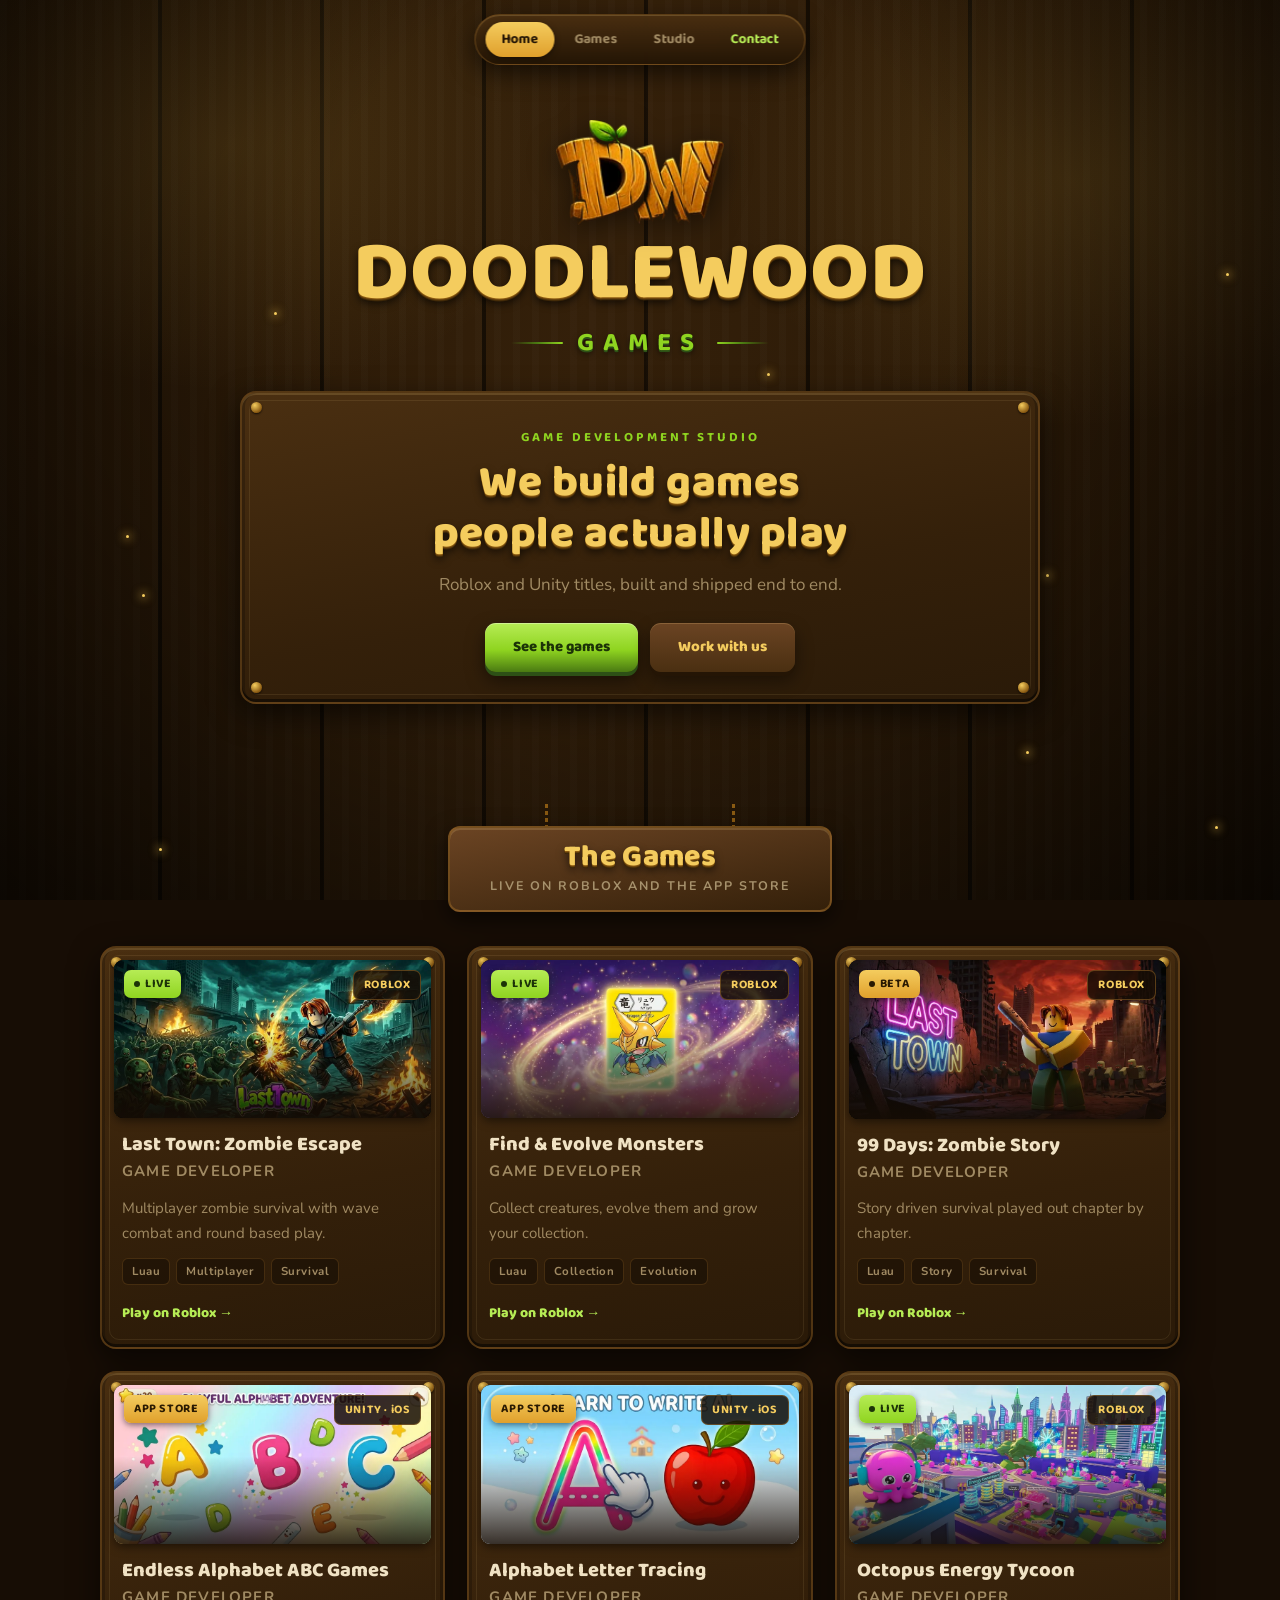
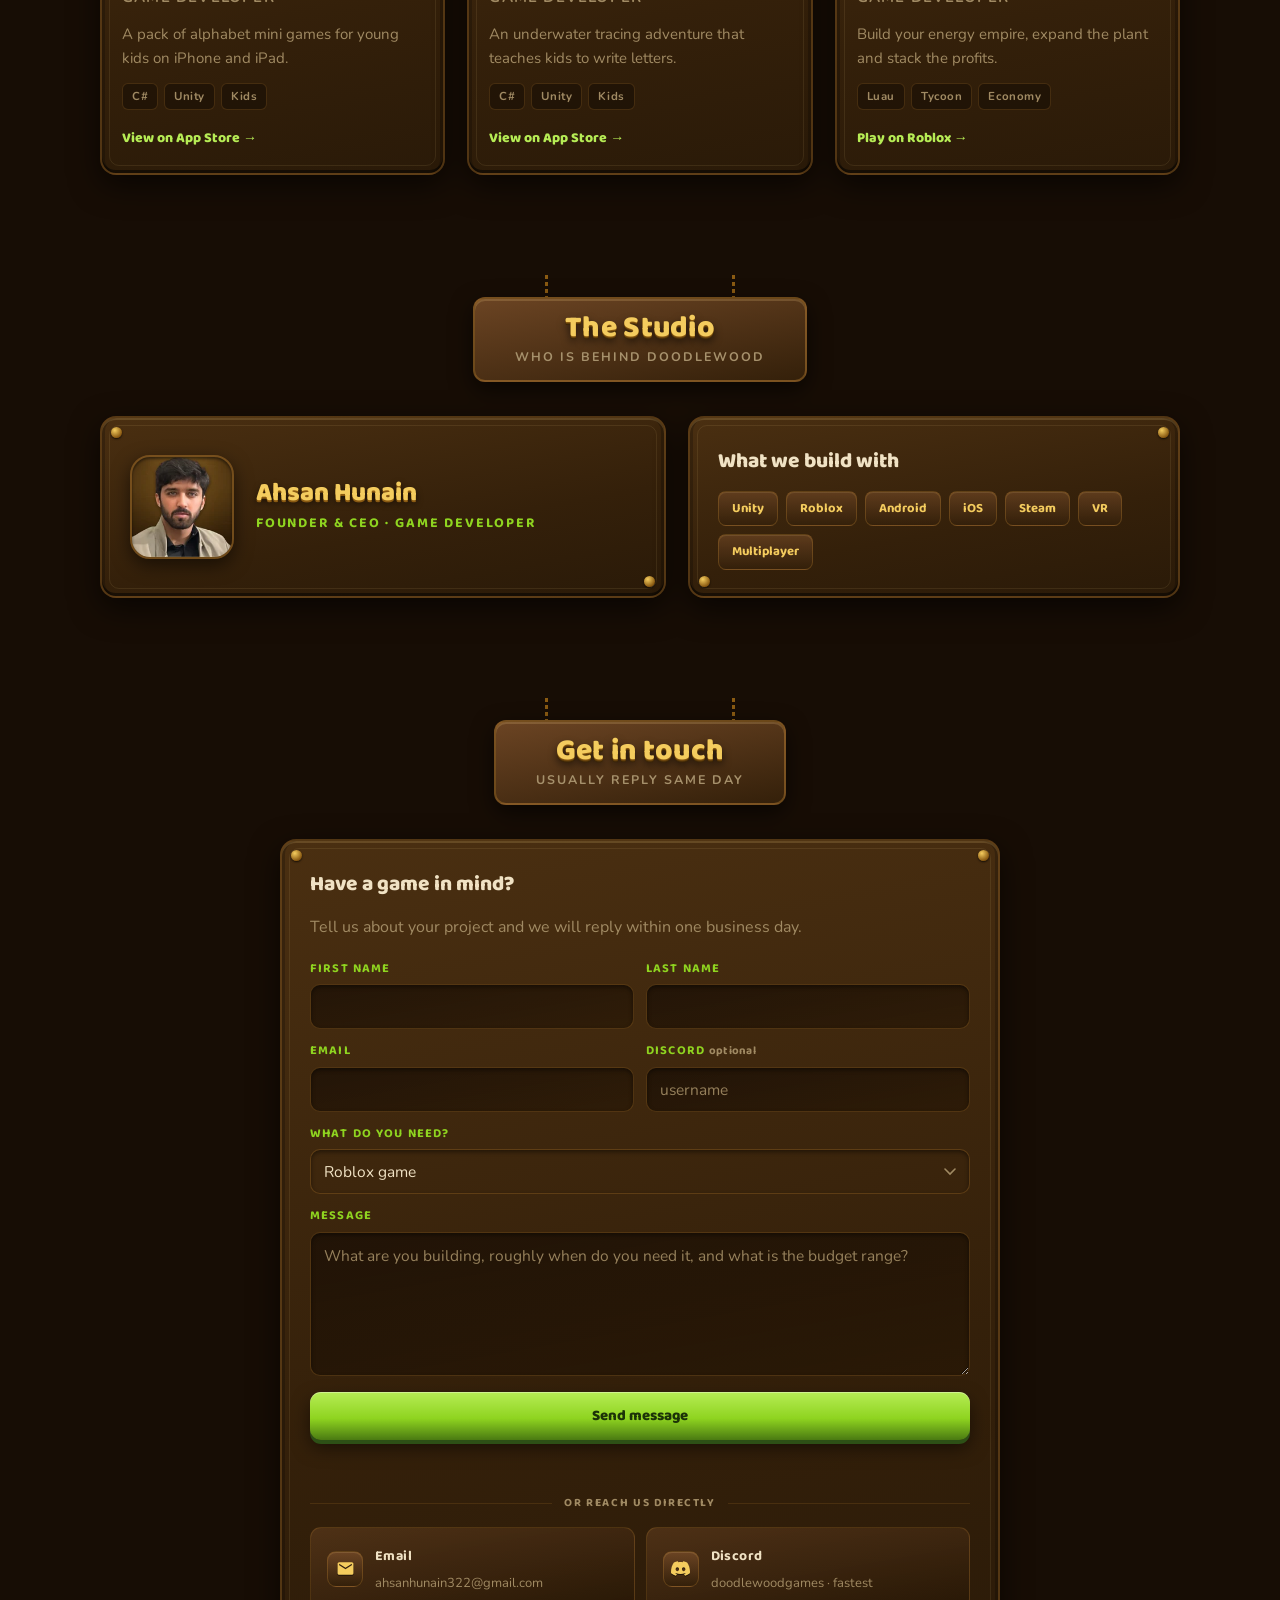
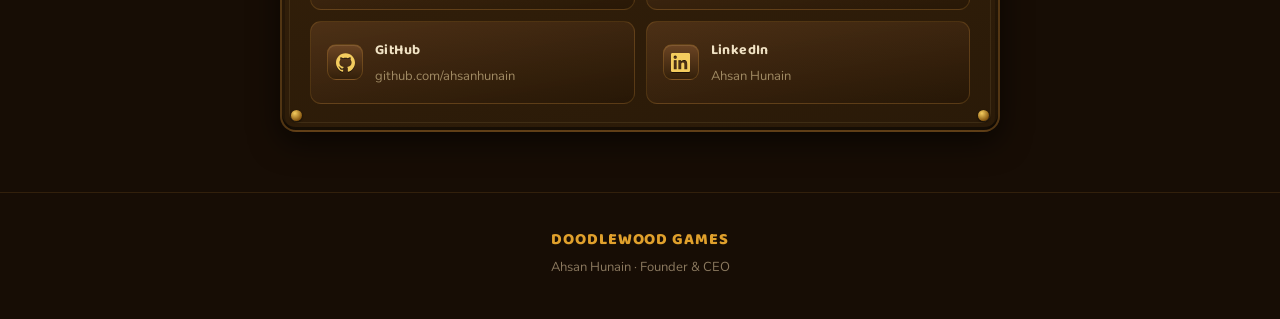
==== commit 41092602: "Use the real DoodleWood logo Cut the black background off the supplied artwork with a border flood f" ====
--- a/index.html
+++ b/index.html
@@ -16,7 +16,7 @@
 <meta property="og:url" content="https://doodlewoodgames.com/">
 <meta property="og:title" content="DoodleWood Games — Roblox &amp; Unity Game Development Studio">
 <meta property="og:description" content="We build games people actually play. Roblox and Unity titles, built and shipped end to end.">
-<meta property="og:image" content="https://doodlewoodgames.com/img/brand/og-image.jpg">
+<meta property="og:image" content="https://doodlewoodgames.com/img/brand/og-image.jpg?v=2">
 <meta property="og:image:width" content="1200">
 <meta property="og:image:height" content="630">
 <meta property="og:image:alt" content="DoodleWood Games">
@@ -25,7 +25,7 @@
 <meta name="twitter:card" content="summary_large_image">
 <meta name="twitter:title" content="DoodleWood Games — Roblox &amp; Unity Game Development Studio">
 <meta name="twitter:description" content="We build games people actually play. Roblox and Unity titles, built and shipped end to end.">
-<meta name="twitter:image" content="https://doodlewoodgames.com/img/brand/og-image.jpg">
+<meta name="twitter:image" content="https://doodlewoodgames.com/img/brand/og-image.jpg?v=2">
 
 <!-- Icons -->
 <link rel="icon" href="/favicon.ico" sizes="any">
@@ -35,12 +35,13 @@
 <link rel="manifest" href="/site.webmanifest">
 
 <!-- Fonts, self hosted -->
+<link rel="preload" href="/img/brand/logo-hero.webp" as="image" type="image/webp">
 <link rel="preload" href="/fonts/Baloo2-800.woff2" as="font" type="font/woff2" crossorigin>
 <link rel="preload" href="/fonts/Baloo2-700.woff2" as="font" type="font/woff2" crossorigin>
 <link rel="preload" href="/fonts/Nunito-400.woff2" as="font" type="font/woff2" crossorigin>
 
 <!-- ?v= busts stale copies. Bump it whenever style.css or main.js changes. -->
-<link rel="stylesheet" href="/css/style.css?v=6">
+<link rel="stylesheet" href="/css/style.css?v=7">
 
 <script type="application/ld+json">
 {
@@ -48,7 +49,7 @@
   "@type": "Organization",
   "name": "DoodleWood Games",
   "url": "https://doodlewoodgames.com/",
-  "logo": "https://doodlewoodgames.com/img/brand/icon-512.png",
+  "logo": "https://doodlewoodgames.com/img/brand/logo-master.png",
   "description": "Game development studio building Roblox and Unity titles.",
   "founder": {
     "@type": "Person",
@@ -84,7 +85,11 @@
 <!-- ── HERO ─────────────────────────────────────────────────────────── -->
 <section id="top">
   <div class="studio-mark">
-    <svg class="leafpair" viewBox="0 0 44 26" aria-hidden="true"><path d="M22 24C22 24 8 22 4 12 12 4 21 8 22 24Z" fill="#8fd420"/><path d="M22 24C22 24 36 22 40 12 32 4 23 8 22 24Z" fill="#6fb412"/><rect x="21" y="14" width="2" height="12" rx="1" fill="#4a7a12"/></svg>
+    <picture class="hero-logo">
+      <source srcset="/img/brand/logo-hero.webp 1x, /img/brand/logo-hero-2x.webp 2x" type="image/webp">
+      <img src="/img/brand/logo-hero.png" srcset="/img/brand/logo-hero.png 1x, /img/brand/logo-hero-2x.png 2x"
+           alt="DoodleWood Games" width="152" height="96" fetchpriority="high" decoding="async">
+    </picture>
     <div class="dw-name carved">DOODLEWOOD</div>
     <div class="dw-sub"><span class="ln"></span><span class="dw-games">GAMES</span><span class="ln r"></span></div>
   </div>
@@ -344,6 +349,6 @@
   <p class="fs">Ahsan Hunain · Founder &amp; CEO</p>
 </footer>
 
-<script src="/js/main.js?v=6" defer></script>
+<script src="/js/main.js?v=7" defer></script>
 </body>
 </html>
--- a/css/style.css
+++ b/css/style.css
@@ -107,7 +107,9 @@
 /* ── HERO ──────────────────────────────────────────────────────────────── */
 #top{padding-top:120px}
 .studio-mark{display:flex;flex-direction:column;align-items:center;gap:6px;margin-bottom:26px}
-.leafpair{display:block;width:44px;height:26px}
+.hero-logo{display:block;width:clamp(124px,20vw,168px);margin-bottom:2px;
+  filter:drop-shadow(0 6px 14px rgba(0,0,0,.55))}
+.hero-logo img{width:100%;height:auto;aspect-ratio:1072/677}
 .dw-name{font-size:clamp(38px,8vw,84px);line-height:.95}
 .dw-sub{display:flex;align-items:center;gap:14px;margin-top:2px}
 .dw-sub .ln{width:52px;height:2px;border-radius:2px;
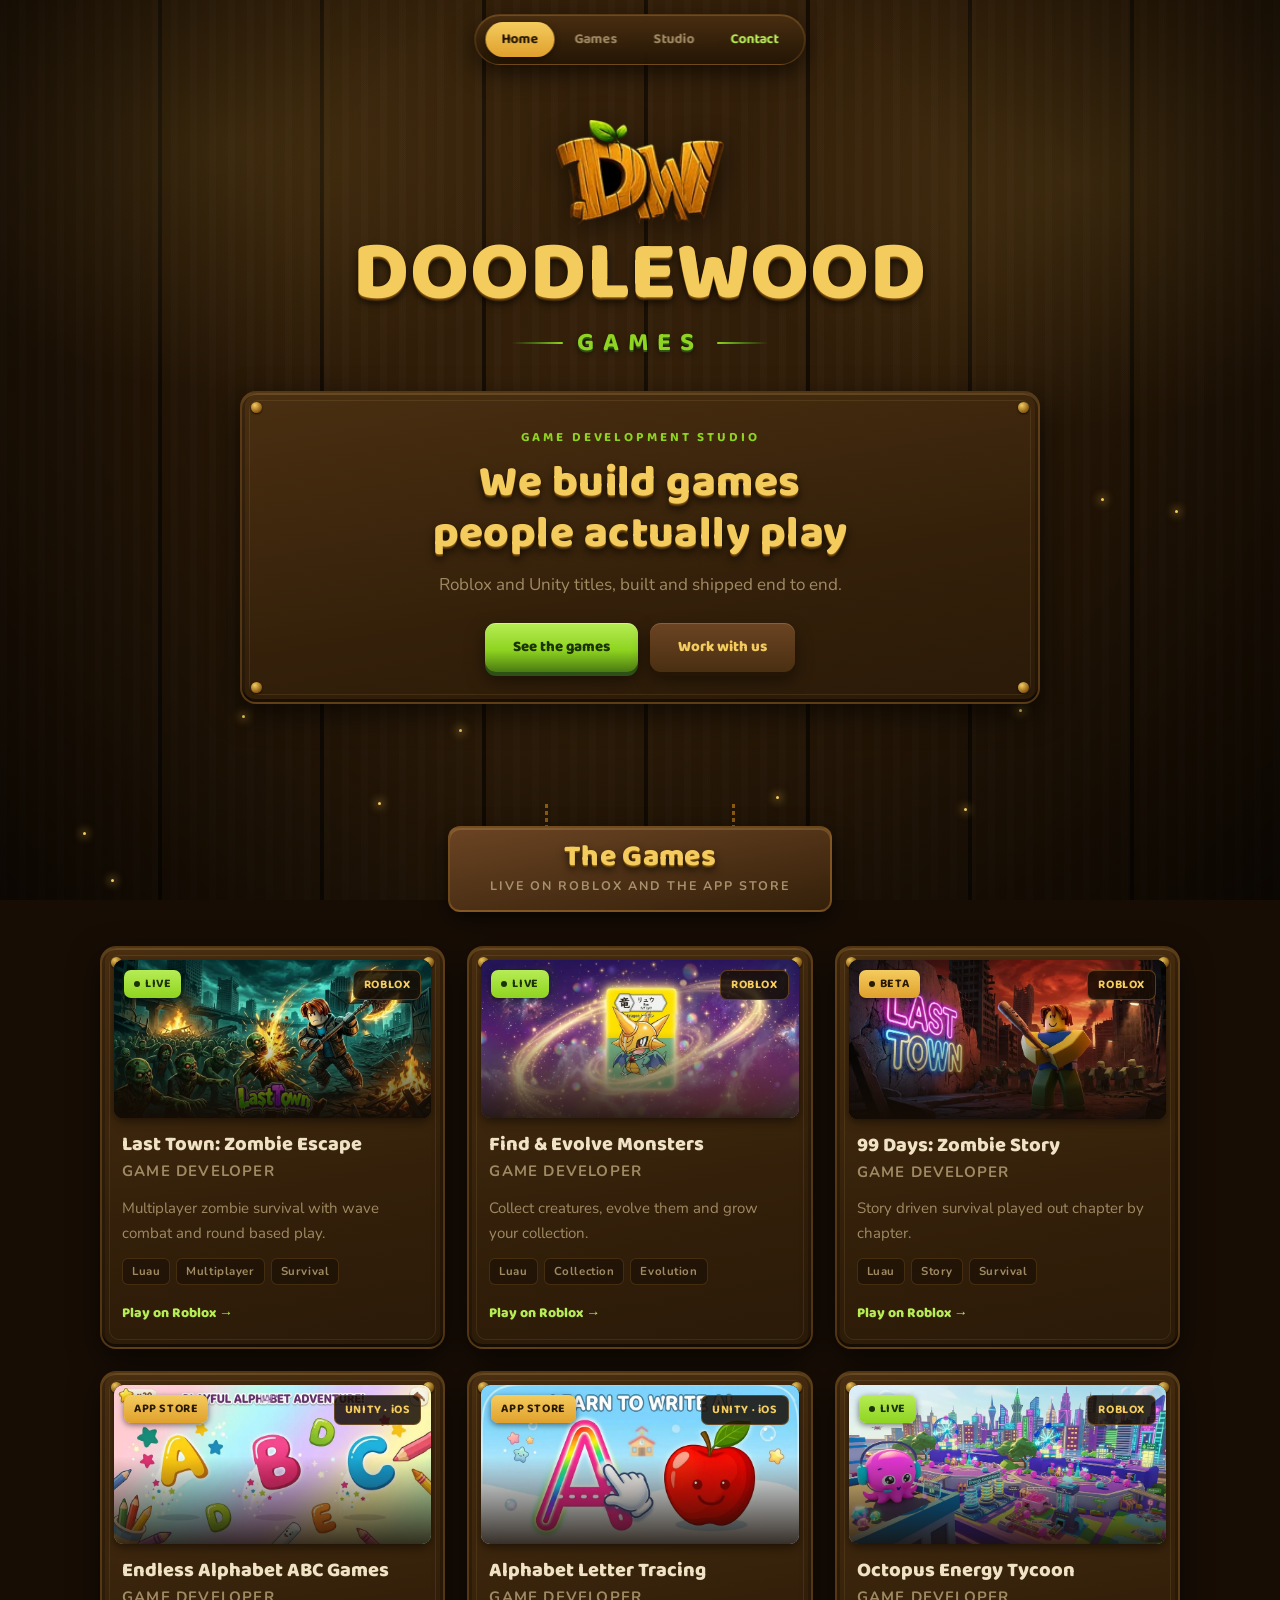
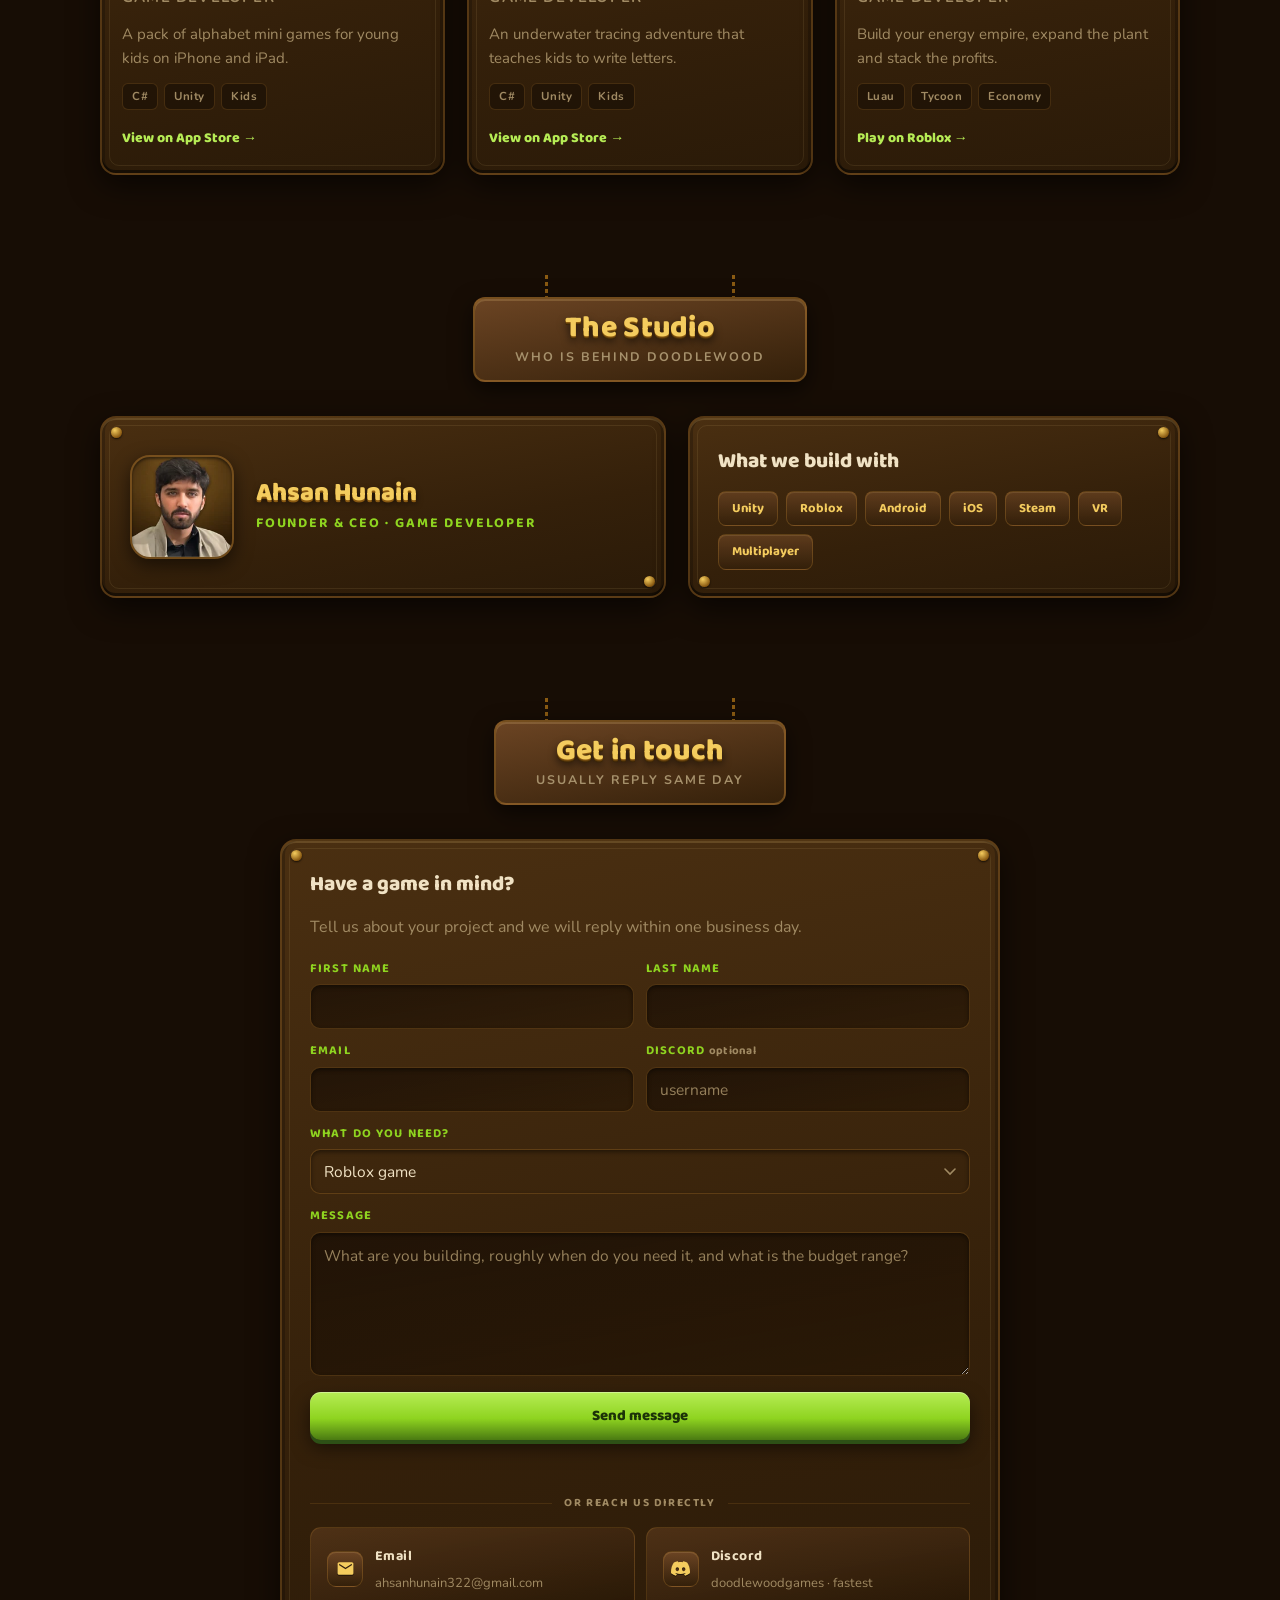
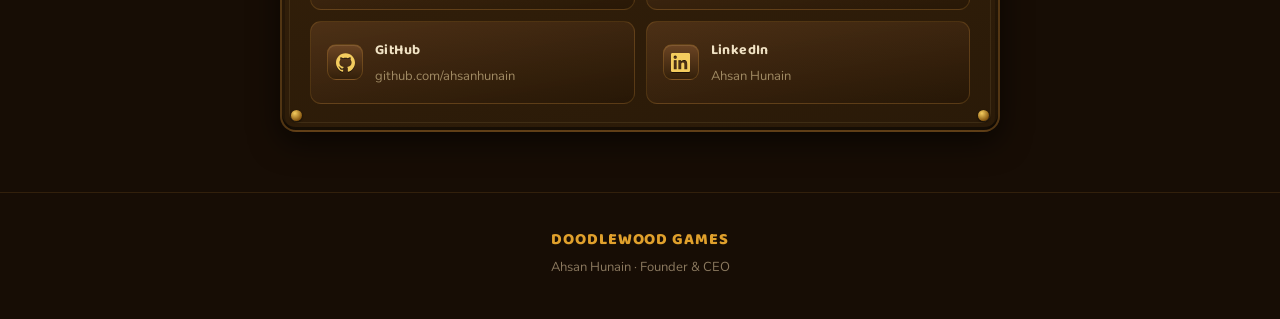
==== commit 8100202b: "Simplify the tab icon so it reads at 16px The full logo lost its shape at favicon size; the wood gra" ====
--- a/index.html
+++ b/index.html
@@ -28,10 +28,10 @@
 <meta name="twitter:image" content="https://doodlewoodgames.com/img/brand/og-image.jpg?v=2">
 
 <!-- Icons -->
-<link rel="icon" href="/favicon.ico" sizes="any">
-<link rel="icon" type="image/png" sizes="32x32" href="/img/brand/icon-32.png">
-<link rel="icon" type="image/png" sizes="192x192" href="/img/brand/icon-192.png">
-<link rel="apple-touch-icon" href="/img/brand/icon-180.png">
+<link rel="icon" href="/favicon.ico?v=2" sizes="any">
+<link rel="icon" type="image/png" sizes="32x32" href="/img/brand/icon-32.png?v=2">
+<link rel="icon" type="image/png" sizes="192x192" href="/img/brand/icon-192.png?v=2">
+<link rel="apple-touch-icon" href="/img/brand/icon-180.png?v=2">
 <link rel="manifest" href="/site.webmanifest">
 
 <!-- Fonts, self hosted -->
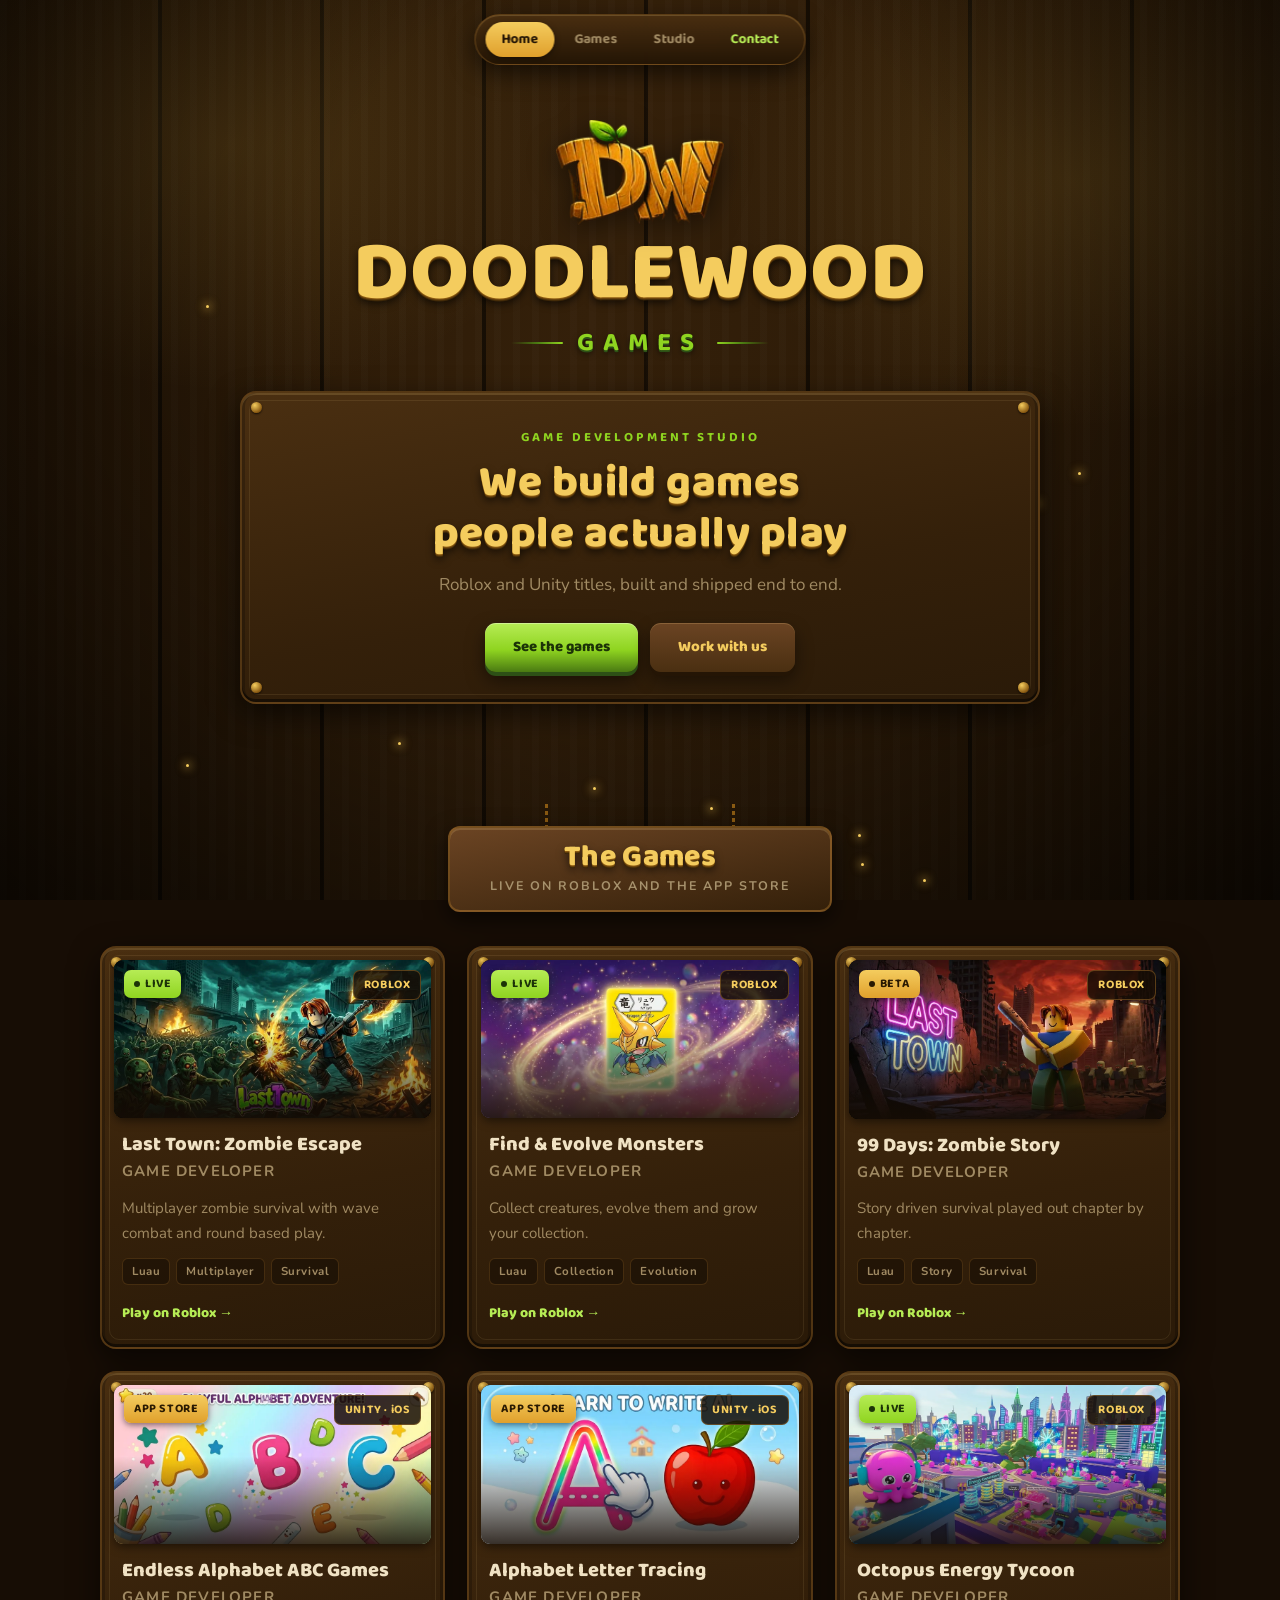
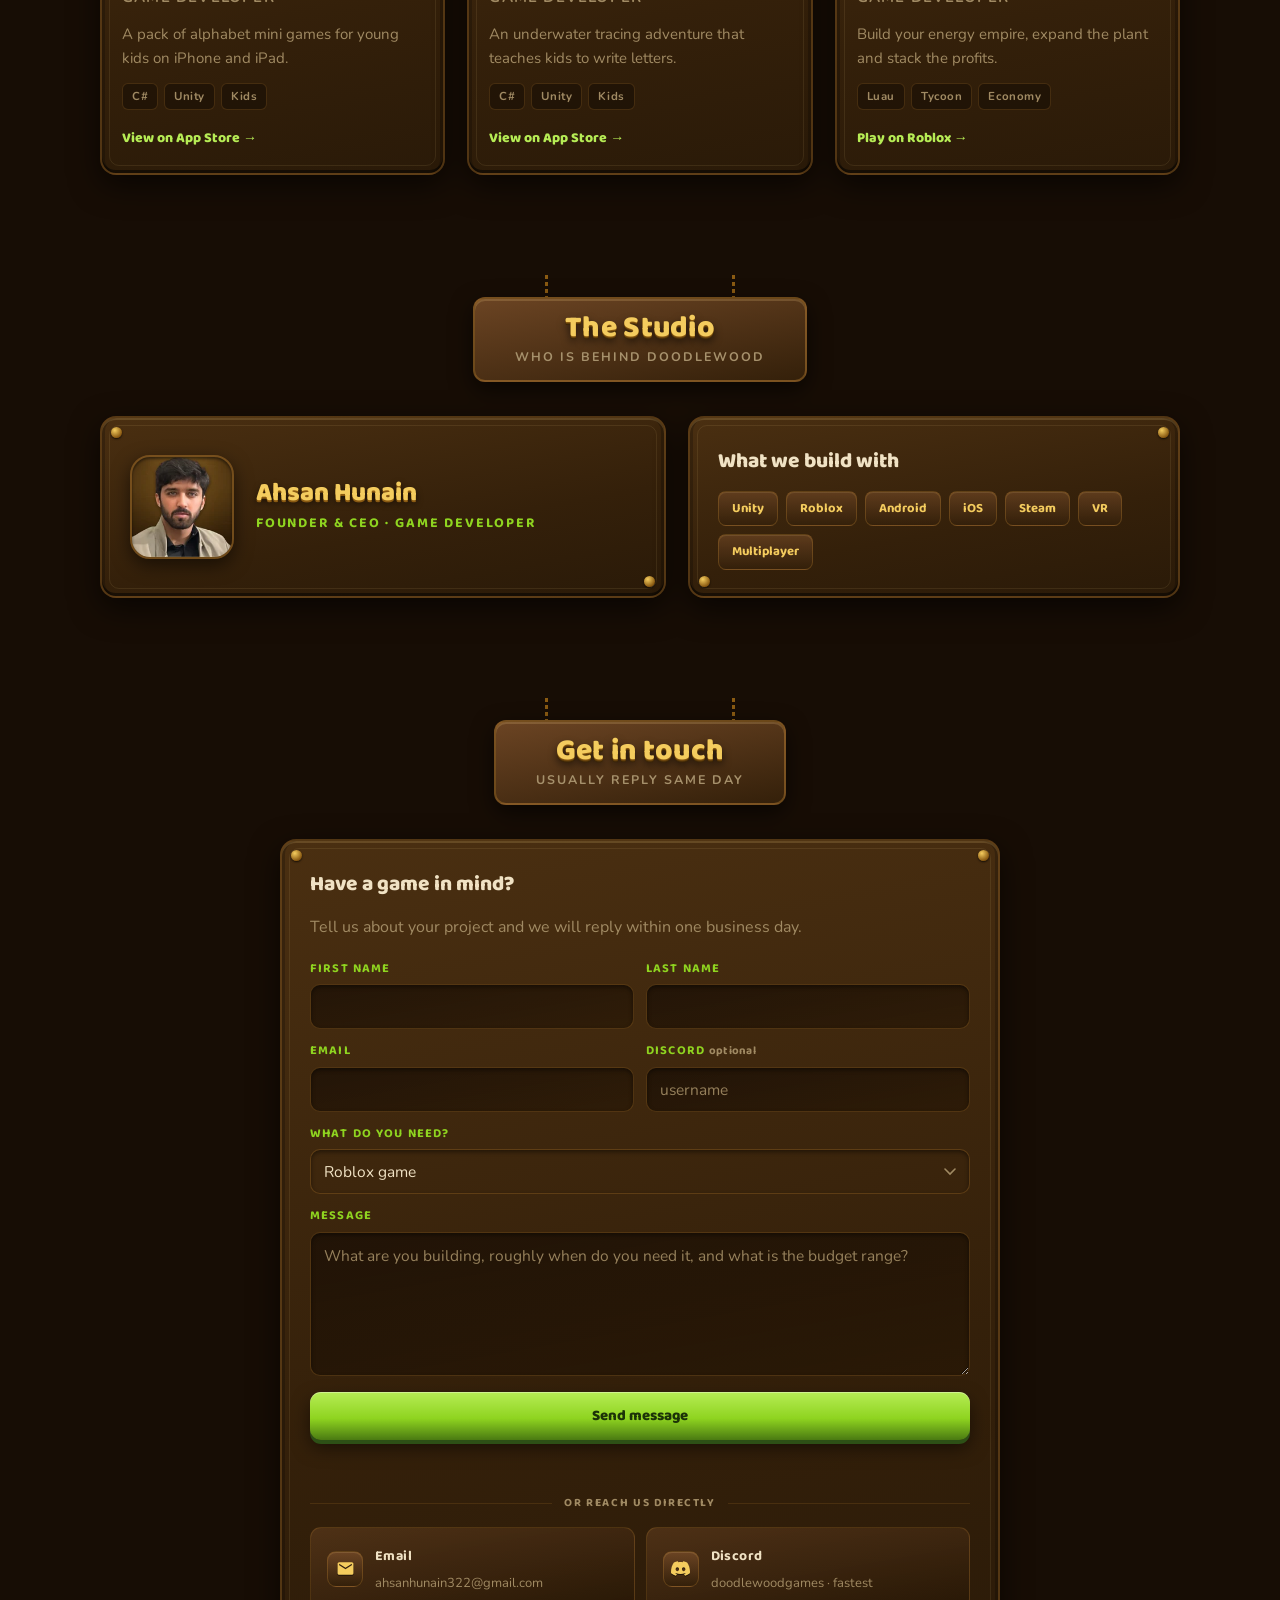
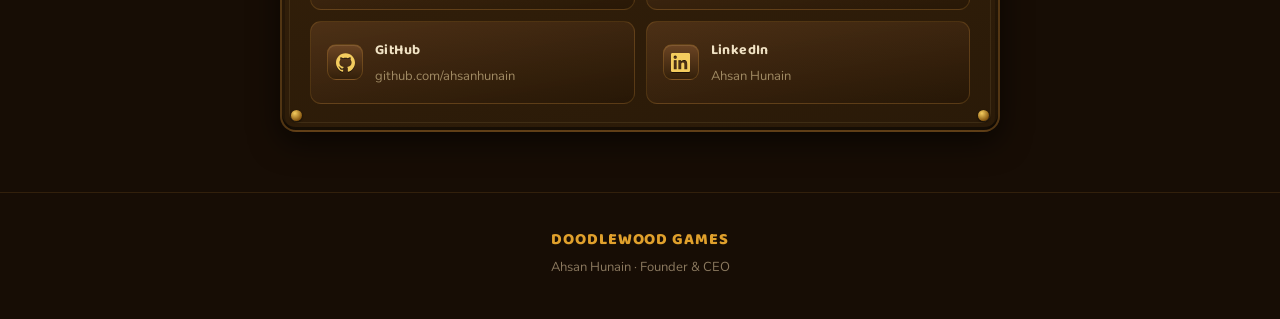
==== commit fbc5f15f: "Make the counter inside the D transparent Cutting the black backdrop only removed pixels connected t" ====
--- a/index.html
+++ b/index.html
@@ -16,7 +16,7 @@
 <meta property="og:url" content="https://doodlewoodgames.com/">
 <meta property="og:title" content="DoodleWood Games — Roblox &amp; Unity Game Development Studio">
 <meta property="og:description" content="We build games people actually play. Roblox and Unity titles, built and shipped end to end.">
-<meta property="og:image" content="https://doodlewoodgames.com/img/brand/og-image.jpg?v=2">
+<meta property="og:image" content="https://doodlewoodgames.com/img/brand/og-image.jpg?v=3">
 <meta property="og:image:width" content="1200">
 <meta property="og:image:height" content="630">
 <meta property="og:image:alt" content="DoodleWood Games">
@@ -25,7 +25,7 @@
 <meta name="twitter:card" content="summary_large_image">
 <meta name="twitter:title" content="DoodleWood Games — Roblox &amp; Unity Game Development Studio">
 <meta name="twitter:description" content="We build games people actually play. Roblox and Unity titles, built and shipped end to end.">
-<meta name="twitter:image" content="https://doodlewoodgames.com/img/brand/og-image.jpg?v=2">
+<meta name="twitter:image" content="https://doodlewoodgames.com/img/brand/og-image.jpg?v=3">
 
 <!-- Icons -->
 <link rel="icon" href="/favicon.ico?v=2" sizes="any">
@@ -35,7 +35,7 @@
 <link rel="manifest" href="/site.webmanifest">
 
 <!-- Fonts, self hosted -->
-<link rel="preload" href="/img/brand/logo-hero.webp" as="image" type="image/webp">
+<link rel="preload" href="/img/brand/logo-hero.webp?v=2" as="image" type="image/webp">
 <link rel="preload" href="/fonts/Baloo2-800.woff2" as="font" type="font/woff2" crossorigin>
 <link rel="preload" href="/fonts/Baloo2-700.woff2" as="font" type="font/woff2" crossorigin>
 <link rel="preload" href="/fonts/Nunito-400.woff2" as="font" type="font/woff2" crossorigin>
@@ -86,8 +86,8 @@
 <section id="top">
   <div class="studio-mark">
     <picture class="hero-logo">
-      <source srcset="/img/brand/logo-hero.webp 1x, /img/brand/logo-hero-2x.webp 2x" type="image/webp">
-      <img src="/img/brand/logo-hero.png" srcset="/img/brand/logo-hero.png 1x, /img/brand/logo-hero-2x.png 2x"
+      <source srcset="/img/brand/logo-hero.webp?v=2 1x, /img/brand/logo-hero-2x.webp?v=2 2x" type="image/webp">
+      <img src="/img/brand/logo-hero.png?v=2" srcset="/img/brand/logo-hero.png?v=2 1x, /img/brand/logo-hero-2x.png?v=2 2x"
            alt="DoodleWood Games" width="152" height="96" fetchpriority="high" decoding="async">
     </picture>
     <div class="dw-name carved">DOODLEWOOD</div>
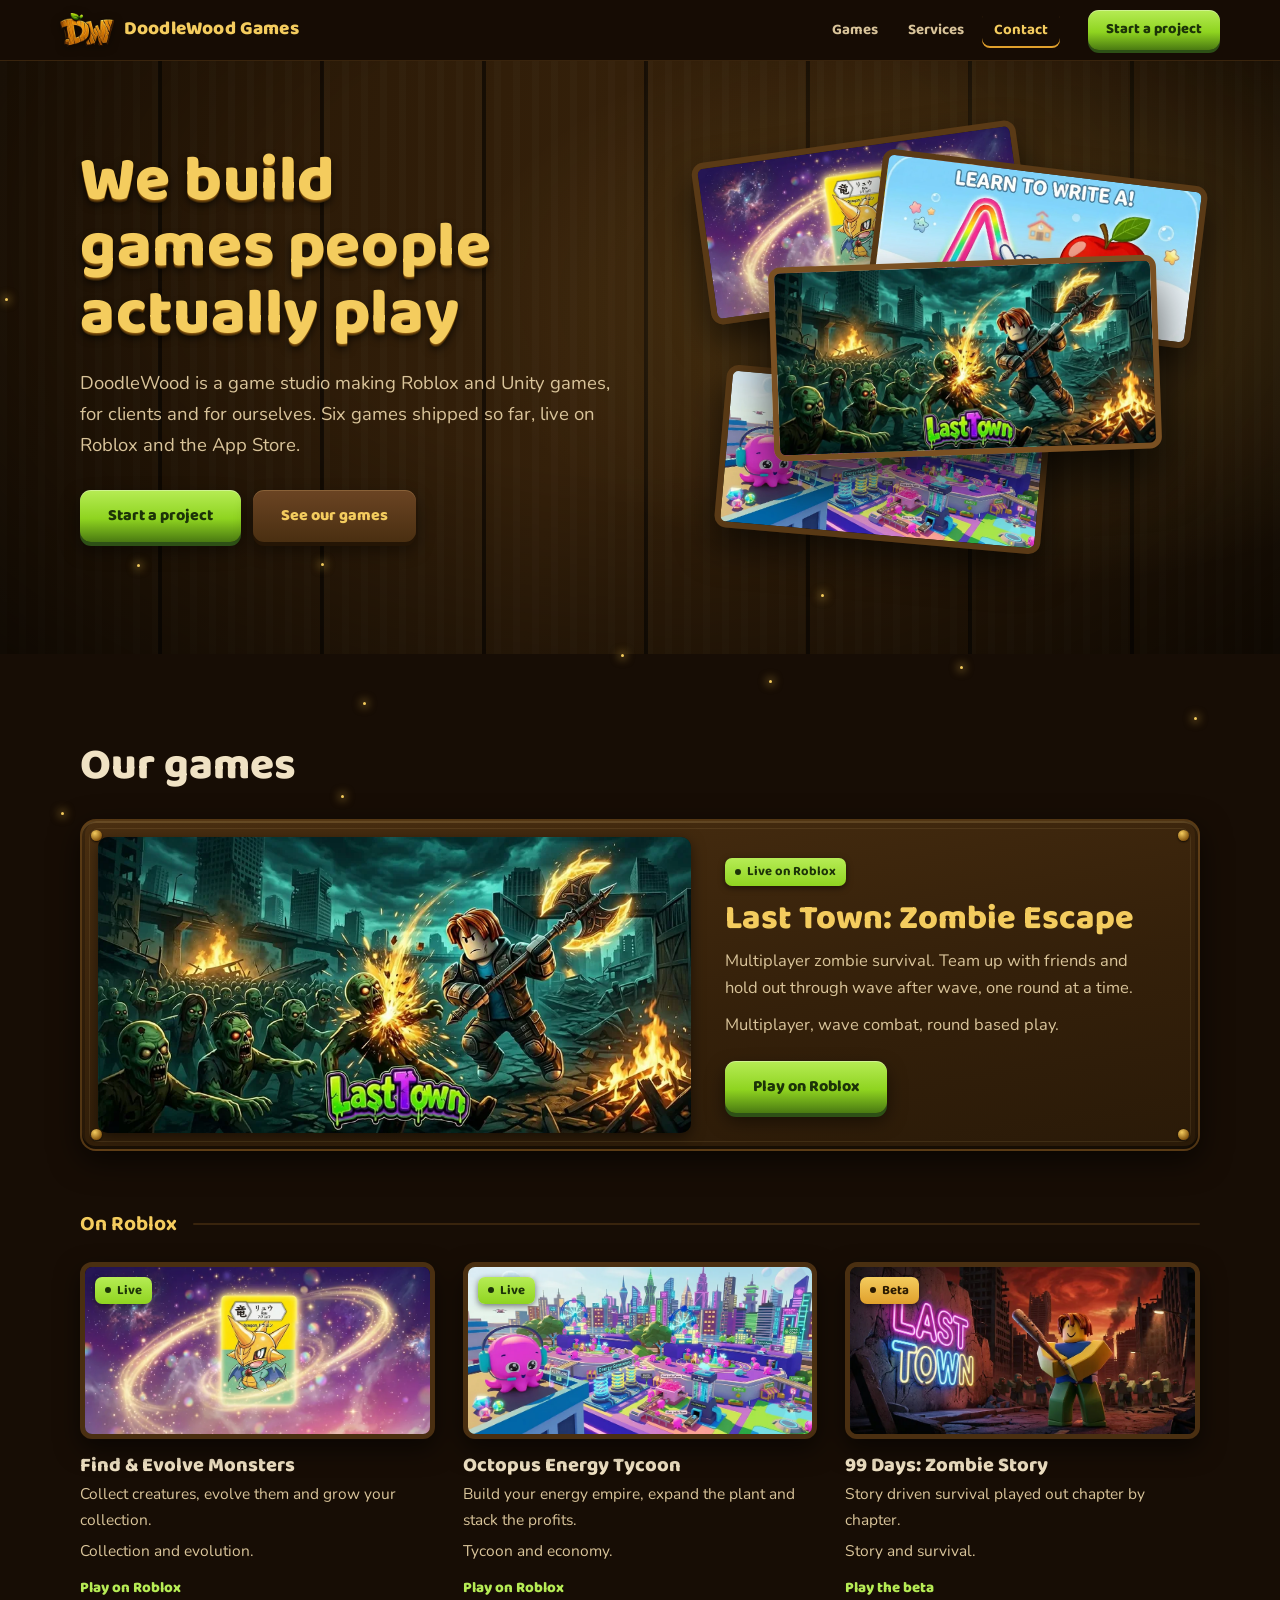
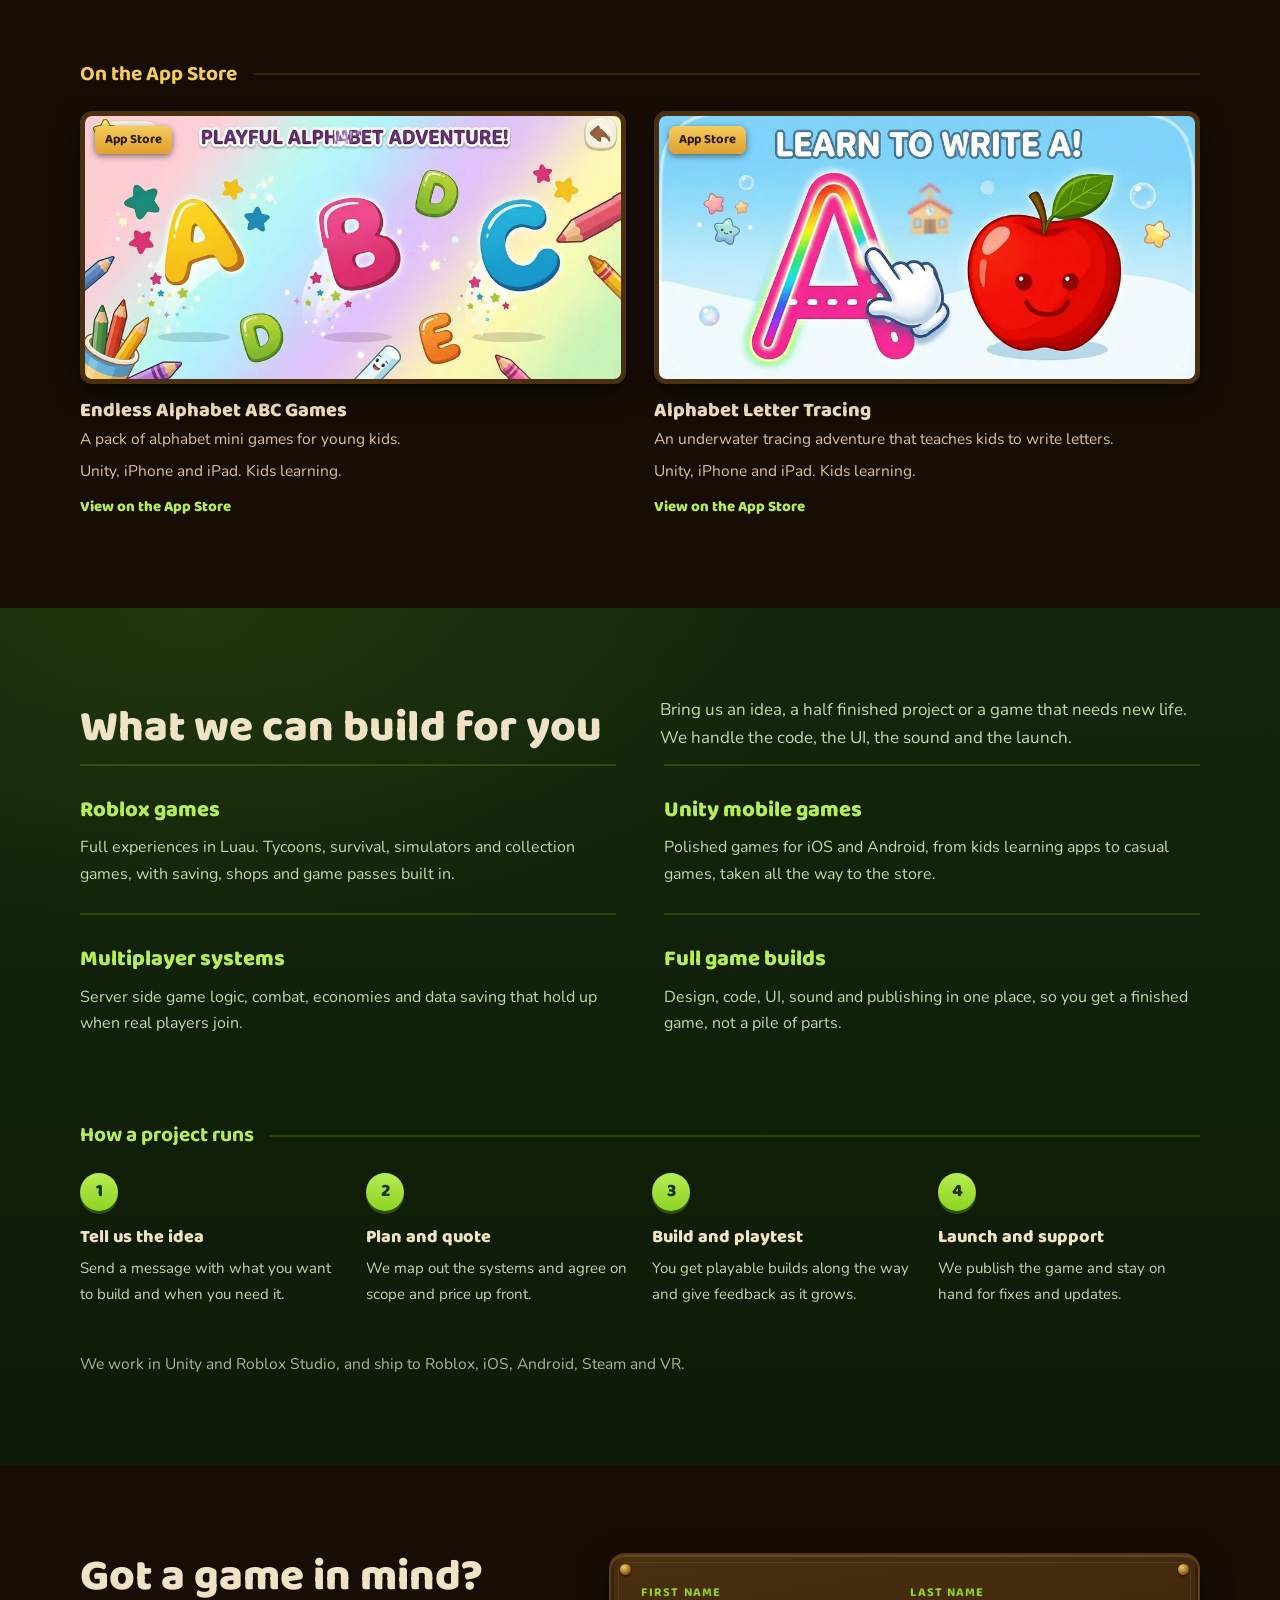
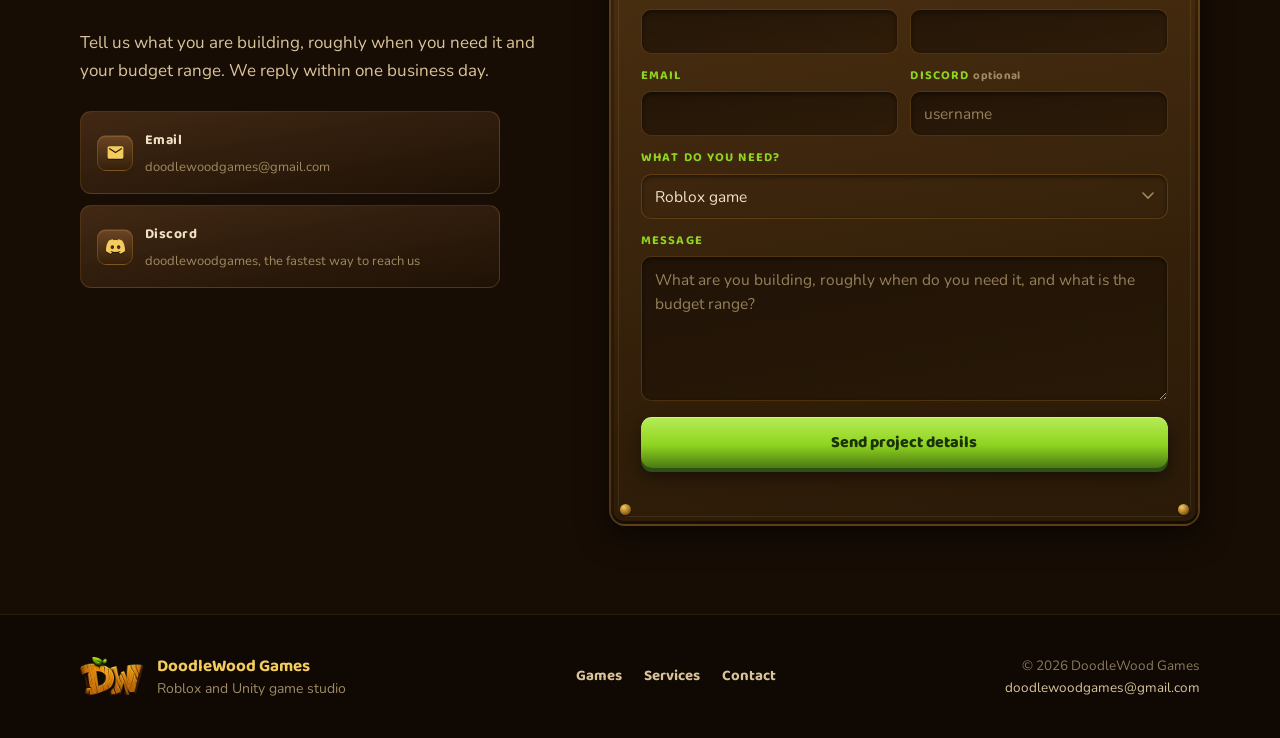
==== commit f5945631: "Redesign the site as a studio site, not a portfolio Company header, hero built from the game art, fe" ====
--- a/index.html
+++ b/index.html
@@ -5,10 +5,9 @@
 <meta name="viewport" content="width=device-width,initial-scale=1">
 
 <title>DoodleWood Games — Roblox &amp; Unity Game Development Studio</title>
-<meta name="description" content="DoodleWood Games is a game development studio building Roblox and Unity titles. Founded by Ahsan Hunain. See the games and get in touch.">
+<meta name="description" content="DoodleWood Games is a game development studio building Roblox and Unity titles. We design, build and launch games for clients and for ourselves. See the games and get in touch.">
 <link rel="canonical" href="https://doodlewoodgames.com/">
 <meta name="theme-color" content="#241505">
-<meta name="author" content="Ahsan Hunain">
 
 <!-- Open Graph -->
 <meta property="og:type" content="website">
@@ -35,13 +34,13 @@
 <link rel="manifest" href="/site.webmanifest">
 
 <!-- Fonts, self hosted -->
-<link rel="preload" href="/img/brand/logo-hero.webp?v=2" as="image" type="image/webp">
+<link rel="preload" href="/img/games/zombie-escape.webp" as="image" type="image/webp">
 <link rel="preload" href="/fonts/Baloo2-800.woff2" as="font" type="font/woff2" crossorigin>
 <link rel="preload" href="/fonts/Baloo2-700.woff2" as="font" type="font/woff2" crossorigin>
 <link rel="preload" href="/fonts/Nunito-400.woff2" as="font" type="font/woff2" crossorigin>
 
 <!-- ?v= busts stale copies. Bump it whenever style.css or main.js changes. -->
-<link rel="stylesheet" href="/css/style.css?v=7">
+<link rel="stylesheet" href="/css/style.css?v=9">
 
 <script type="application/ld+json">
 {
@@ -50,16 +49,7 @@
   "name": "DoodleWood Games",
   "url": "https://doodlewoodgames.com/",
   "logo": "https://doodlewoodgames.com/img/brand/logo-master.png",
-  "description": "Game development studio building Roblox and Unity titles.",
-  "founder": {
-    "@type": "Person",
-    "name": "Ahsan Hunain",
-    "jobTitle": "Founder & CEO"
-  },
-  "sameAs": [
-    "https://github.com/ahsanhunain",
-    "https://www.linkedin.com/in/ahsan-hunain-93302422b"
-  ]
+  "description": "Game development studio building Roblox and Unity titles."
 }
 </script>
 </head>
@@ -67,214 +57,183 @@
 
 <a class="skip" href="#games">Skip to the games</a>
 
-<div class="bg" aria-hidden="true">
-  <div class="planks"></div>
-  <div class="lantern lan-l"></div><div class="lantern lan-r"></div>
-  <div class="canopy"></div>
-</div>
-
-<nav aria-label="Main">
-  <a href="#top" class="nb on">Home</a>
-  <a href="#games" class="nb">Games</a>
-  <a href="#studio" class="nb">Studio</a>
-  <a href="#contact" class="nb nb-hire">Contact</a>
-</nav>
-
-<div class="wrap">
+<header class="top">
+  <a class="brand" href="#top" aria-label="DoodleWood Games, back to top">
+    <picture>
+      <source srcset="/img/brand/logo-hero.webp?v=2 1x, /img/brand/logo-hero-2x.webp?v=2 2x" type="image/webp">
+      <img src="/img/brand/logo-hero.png?v=2" alt="" width="152" height="96">
+    </picture>
+    <span>DoodleWood Games</span>
+  </a>
+  <nav aria-label="Main">
+    <a href="#games" class="nb">Games</a>
+    <a href="#services" class="nb">Services</a>
+    <a href="#contact" class="nb">Contact</a>
+  </nav>
+  <a href="#contact" class="btn btn-grn btn-sm">Start a project</a>
+</header>
+
+<main>
 
 <!-- ── HERO ─────────────────────────────────────────────────────────── -->
-<section id="top">
-  <div class="studio-mark">
-    <picture class="hero-logo">
-      <source srcset="/img/brand/logo-hero.webp?v=2 1x, /img/brand/logo-hero-2x.webp?v=2 2x" type="image/webp">
-      <img src="/img/brand/logo-hero.png?v=2" srcset="/img/brand/logo-hero.png?v=2 1x, /img/brand/logo-hero-2x.png?v=2 2x"
-           alt="DoodleWood Games" width="152" height="96" fetchpriority="high" decoding="async">
-    </picture>
-    <div class="dw-name carved">DOODLEWOOD</div>
-    <div class="dw-sub"><span class="ln"></span><span class="dw-games">GAMES</span><span class="ln r"></span></div>
-  </div>
-
-  <div class="panel hero-panel">
-    <span class="bolt tl"></span><span class="bolt tr"></span><span class="bolt bl"></span><span class="bolt br"></span>
-    <p class="hero-kicker">Game Development Studio</p>
-    <h1 class="hero-h1 carved">We build games<br>people actually play</h1>
-    <p class="hero-p">Roblox and Unity titles, built and shipped end to end.</p>
-    <div class="btns">
-      <a href="#games" class="btn btn-grn">See the games</a>
-      <a href="#contact" class="btn btn-wd">Work with us</a>
+<section id="top" class="hero">
+  <div class="wrap hero-in">
+    <div class="hero-copy">
+      <h1 class="hero-h1 carved">We build games people actually play</h1>
+      <p class="hero-p">DoodleWood is a game studio making Roblox and Unity games, for clients and for ourselves. Six games shipped so far, live on Roblox and the App Store.</p>
+      <div class="btns">
+        <a href="#contact" class="btn btn-grn">Start a project</a>
+        <a href="#games" class="btn btn-wd">See our games</a>
+      </div>
+    </div>
+    <div class="pile" aria-hidden="true">
+      <img class="p1" src="/img/games/monsters.webp" alt="" width="900" height="445">
+      <img class="p2" src="/img/games/letter-tracing.webp" alt="" width="900" height="450">
+      <img class="p3" src="/img/games/octopus-tycoon.webp" alt="" width="900" height="445">
+      <img class="p4" src="/img/games/zombie-escape.webp" alt="" width="900" height="450" fetchpriority="high">
     </div>
   </div>
 </section>
 
 <!-- ── GAMES ────────────────────────────────────────────────────────── -->
-<section id="games">
-  <div class="sign-wrap">
-    <div class="chains" aria-hidden="true"><div class="chain"></div><div class="chain"></div></div>
-    <div class="sign"><h2 class="carved">The Games</h2><p>Live on Roblox and the App Store</p></div>
-  </div>
-  <div class="grid">
-
-    <article class="panel crate">
-      <span class="bolt tl"></span><span class="bolt tr"></span>
-      <div class="shot">
+<section id="games" class="games">
+  <div class="wrap">
+    <h2 class="h2">Our games</h2>
+
+    <article class="feature panel">
+      <span class="bolt tl"></span><span class="bolt tr"></span><span class="bolt bl"></span><span class="bolt br"></span>
+      <a class="feature-shot" href="https://www.roblox.com/games/85958529399721/UPD-LAST-TOWN-Zombie-Escape" target="_blank" rel="noopener" tabindex="-1" aria-hidden="true">
         <picture>
           <source srcset="/img/games/zombie-escape.webp" type="image/webp">
-          <img src="/img/games/zombie-escape.jpg" alt="Last Town Zombie Escape on Roblox" width="900" height="450" loading="lazy" decoding="async">
+          <img src="/img/games/zombie-escape.jpg" alt="" width="900" height="450" loading="lazy" decoding="async">
         </picture>
-        <span class="chip chip-live"><span class="dot"></span>LIVE</span>
-        <span class="chip chip-plat">ROBLOX</span>
-      </div>
-      <div class="crate-body">
+      </a>
+      <div class="feature-copy">
+        <span class="chip chip-live"><span class="dot"></span>Live on Roblox</span>
         <h3>Last Town: Zombie Escape</h3>
-        <p class="role">Game Developer</p>
-        <p>Multiplayer zombie survival with wave combat and round based play.</p>
-        <div class="tags"><span class="tag">Luau</span><span class="tag">Multiplayer</span><span class="tag">Survival</span></div>
-        <a class="play" href="https://www.roblox.com/games/85958529399721/UPD-LAST-TOWN-Zombie-Escape" target="_blank" rel="noopener">Play on Roblox →</a>
+        <p>Multiplayer zombie survival. Team up with friends and hold out through wave after wave, one round at a time.</p>
+        <p class="meta">Multiplayer, wave combat, round based play.</p>
+        <a class="btn btn-grn" href="https://www.roblox.com/games/85958529399721/UPD-LAST-TOWN-Zombie-Escape" target="_blank" rel="noopener">Play on Roblox</a>
       </div>
     </article>
 
-    <article class="panel crate">
-      <span class="bolt tl"></span><span class="bolt tr"></span>
-      <div class="shot">
-        <picture>
-          <source srcset="/img/games/monsters.webp" type="image/webp">
-          <img src="/img/games/monsters.jpg" alt="Find and Evolve Monsters on Roblox" width="900" height="445" loading="lazy" decoding="async">
-        </picture>
-        <span class="chip chip-live"><span class="dot"></span>LIVE</span>
-        <span class="chip chip-plat">ROBLOX</span>
-      </div>
-      <div class="crate-body">
-        <h3>Find &amp; Evolve Monsters</h3>
-        <p class="role">Game Developer</p>
+    <h3 class="shelf">On Roblox</h3>
+    <div class="row row-3">
+      <article class="game">
+        <a class="game-shot" href="https://www.roblox.com/games/104146074760099/Find-Evolve-MONSTERS" target="_blank" rel="noopener" tabindex="-1" aria-hidden="true">
+          <picture>
+            <source srcset="/img/games/monsters.webp" type="image/webp">
+            <img src="/img/games/monsters.jpg" alt="" width="900" height="445" loading="lazy" decoding="async">
+          </picture>
+          <span class="chip chip-live"><span class="dot"></span>Live</span>
+        </a>
+        <h4>Find &amp; Evolve Monsters</h4>
         <p>Collect creatures, evolve them and grow your collection.</p>
-        <div class="tags"><span class="tag">Luau</span><span class="tag">Collection</span><span class="tag">Evolution</span></div>
-        <a class="play" href="https://www.roblox.com/games/104146074760099/Find-Evolve-MONSTERS" target="_blank" rel="noopener">Play on Roblox →</a>
-      </div>
-    </article>
-
-    <article class="panel crate">
-      <span class="bolt tl"></span><span class="bolt tr"></span>
-      <div class="shot">
-        <picture>
-          <source srcset="/img/games/zombie-story.webp" type="image/webp">
-          <img src="/img/games/zombie-story.jpg" alt="99 Days Zombie Story on Roblox" width="900" height="445" loading="lazy" decoding="async">
-        </picture>
-        <span class="chip chip-beta"><span class="dot"></span>BETA</span>
-        <span class="chip chip-plat">ROBLOX</span>
-      </div>
-      <div class="crate-body">
-        <h3>99 Days: Zombie Story</h3>
-        <p class="role">Game Developer</p>
+        <p class="meta">Collection and evolution.</p>
+        <a class="play" href="https://www.roblox.com/games/104146074760099/Find-Evolve-MONSTERS" target="_blank" rel="noopener">Play on Roblox<span class="sr"> Find &amp; Evolve Monsters</span></a>
+      </article>
+      <article class="game">
+        <a class="game-shot" href="https://www.roblox.com/games/114201343561910/Octopus-Energy-Tycoon" target="_blank" rel="noopener" tabindex="-1" aria-hidden="true">
+          <picture>
+            <source srcset="/img/games/octopus-tycoon.webp" type="image/webp">
+            <img src="/img/games/octopus-tycoon.jpg" alt="" width="900" height="445" loading="lazy" decoding="async">
+          </picture>
+          <span class="chip chip-live"><span class="dot"></span>Live</span>
+        </a>
+        <h4>Octopus Energy Tycoon</h4>
+        <p>Build your energy empire, expand the plant and stack the profits.</p>
+        <p class="meta">Tycoon and economy.</p>
+        <a class="play" href="https://www.roblox.com/games/114201343561910/Octopus-Energy-Tycoon" target="_blank" rel="noopener">Play on Roblox<span class="sr"> Octopus Energy Tycoon</span></a>
+      </article>
+      <article class="game">
+        <a class="game-shot" href="https://www.roblox.com/games/77487145790598/99-days-Zombie-beta" target="_blank" rel="noopener" tabindex="-1" aria-hidden="true">
+          <picture>
+            <source srcset="/img/games/zombie-story.webp" type="image/webp">
+            <img src="/img/games/zombie-story.jpg" alt="" width="900" height="445" loading="lazy" decoding="async">
+          </picture>
+          <span class="chip chip-beta"><span class="dot"></span>Beta</span>
+        </a>
+        <h4>99 Days: Zombie Story</h4>
         <p>Story driven survival played out chapter by chapter.</p>
-        <div class="tags"><span class="tag">Luau</span><span class="tag">Story</span><span class="tag">Survival</span></div>
-        <a class="play" href="https://www.roblox.com/games/77487145790598/99-days-Zombie-beta" target="_blank" rel="noopener">Play on Roblox →</a>
-      </div>
-    </article>
-
-    <article class="panel crate">
-      <span class="bolt tl"></span><span class="bolt tr"></span>
-      <div class="shot">
-        <picture>
-          <source srcset="/img/games/abc-games.webp" type="image/webp">
-          <img src="/img/games/abc-games.jpg" alt="Endless Alphabet ABC Games on the App Store" width="900" height="450" loading="lazy" decoding="async">
-        </picture>
-        <span class="chip chip-store">APP STORE</span>
-        <span class="chip chip-plat">UNITY · iOS</span>
-      </div>
-      <div class="crate-body">
-        <h3>Endless Alphabet ABC Games</h3>
-        <p class="role">Game Developer</p>
-        <p>A pack of alphabet mini games for young kids on iPhone and iPad.</p>
-        <div class="tags"><span class="tag">C#</span><span class="tag">Unity</span><span class="tag">Kids</span></div>
-        <a class="play" href="https://apps.apple.com/pk/app/endless-alphabet-abc-games/id6740021718" target="_blank" rel="noopener">View on App Store →</a>
-      </div>
-    </article>
-
-    <article class="panel crate">
-      <span class="bolt tl"></span><span class="bolt tr"></span>
-      <div class="shot">
-        <picture>
-          <source srcset="/img/games/letter-tracing.webp" type="image/webp">
-          <img src="/img/games/letter-tracing.jpg" alt="Alphabet Letter Tracing on the App Store" width="900" height="450" loading="lazy" decoding="async">
-        </picture>
-        <span class="chip chip-store">APP STORE</span>
-        <span class="chip chip-plat">UNITY · iOS</span>
-      </div>
-      <div class="crate-body">
-        <h3>Alphabet Letter Tracing</h3>
-        <p class="role">Game Developer</p>
+        <p class="meta">Story and survival.</p>
+        <a class="play" href="https://www.roblox.com/games/77487145790598/99-days-Zombie-beta" target="_blank" rel="noopener">Play the beta<span class="sr"> 99 Days: Zombie Story</span></a>
+      </article>
+    </div>
+
+    <h3 class="shelf">On the App Store</h3>
+    <div class="row row-2">
+      <article class="game">
+        <a class="game-shot" href="https://apps.apple.com/pk/app/endless-alphabet-abc-games/id6740021718" target="_blank" rel="noopener" tabindex="-1" aria-hidden="true">
+          <picture>
+            <source srcset="/img/games/abc-games.webp" type="image/webp">
+            <img src="/img/games/abc-games.jpg" alt="" width="900" height="450" loading="lazy" decoding="async">
+          </picture>
+          <span class="chip chip-store">App Store</span>
+        </a>
+        <h4>Endless Alphabet ABC Games</h4>
+        <p>A pack of alphabet mini games for young kids.</p>
+        <p class="meta">Unity, iPhone and iPad. Kids learning.</p>
+        <a class="play" href="https://apps.apple.com/pk/app/endless-alphabet-abc-games/id6740021718" target="_blank" rel="noopener">View on the App Store<span class="sr"> Endless Alphabet ABC Games</span></a>
+      </article>
+      <article class="game">
+        <a class="game-shot" href="https://apps.apple.com/pk/app/alphabet-letter-tracing/id6748381550" target="_blank" rel="noopener" tabindex="-1" aria-hidden="true">
+          <picture>
+            <source srcset="/img/games/letter-tracing.webp" type="image/webp">
+            <img src="/img/games/letter-tracing.jpg" alt="" width="900" height="450" loading="lazy" decoding="async">
+          </picture>
+          <span class="chip chip-store">App Store</span>
+        </a>
+        <h4>Alphabet Letter Tracing</h4>
         <p>An underwater tracing adventure that teaches kids to write letters.</p>
-        <div class="tags"><span class="tag">C#</span><span class="tag">Unity</span><span class="tag">Kids</span></div>
-        <a class="play" href="https://apps.apple.com/pk/app/alphabet-letter-tracing/id6748381550" target="_blank" rel="noopener">View on App Store →</a>
-      </div>
-    </article>
-
-    <article class="panel crate">
-      <span class="bolt tl"></span><span class="bolt tr"></span>
-      <div class="shot">
-        <picture>
-          <source srcset="/img/games/octopus-tycoon.webp" type="image/webp">
-          <img src="/img/games/octopus-tycoon.jpg" alt="Octopus Energy Tycoon on Roblox" width="900" height="445" loading="lazy" decoding="async">
-        </picture>
-        <span class="chip chip-live"><span class="dot"></span>LIVE</span>
-        <span class="chip chip-plat">ROBLOX</span>
-      </div>
-      <div class="crate-body">
-        <h3>Octopus Energy Tycoon</h3>
-        <p class="role">Game Developer</p>
-        <p>Build your energy empire, expand the plant and stack the profits.</p>
-        <div class="tags"><span class="tag">Luau</span><span class="tag">Tycoon</span><span class="tag">Economy</span></div>
-        <a class="play" href="https://www.roblox.com/games/114201343561910/Octopus-Energy-Tycoon" target="_blank" rel="noopener">Play on Roblox →</a>
-      </div>
-    </article>
-
+        <p class="meta">Unity, iPhone and iPad. Kids learning.</p>
+        <a class="play" href="https://apps.apple.com/pk/app/alphabet-letter-tracing/id6748381550" target="_blank" rel="noopener">View on the App Store<span class="sr"> Alphabet Letter Tracing</span></a>
+      </article>
+    </div>
   </div>
 </section>
 
-<!-- ── STUDIO ───────────────────────────────────────────────────────── -->
-<section id="studio">
-  <div class="sign-wrap">
-    <div class="chains" aria-hidden="true"><div class="chain"></div><div class="chain"></div></div>
-    <div class="sign"><h2 class="carved">The Studio</h2><p>Who is behind DoodleWood</p></div>
-  </div>
-  <div class="two">
-    <div class="panel founder">
-      <span class="bolt tl"></span><span class="bolt br"></span>
-      <picture class="f-photo">
-        <source srcset="/img/brand/ahsan.webp?v=2 1x, /img/brand/ahsan-2x.webp?v=2 2x" type="image/webp">
-        <img src="/img/brand/ahsan.jpg?v=2" srcset="/img/brand/ahsan.jpg?v=2 1x, /img/brand/ahsan-2x.jpg?v=2 2x"
-             alt="Ahsan Hunain, founder of DoodleWood Games" width="176" height="176"
-             loading="lazy" decoding="async">
-      </picture>
-      <div>
-        <p class="f-name">Ahsan Hunain</p>
-        <p class="f-role">Founder &amp; CEO · Game Developer</p>
-      </div>
-    </div>
-    <div class="panel pad">
-      <span class="bolt tr"></span><span class="bolt bl"></span>
-      <h3>What we build with</h3>
-      <div class="skills">
-        <span class="sk">Unity</span><span class="sk">Roblox</span>
-        <span class="sk">Android</span><span class="sk">iOS</span>
-        <span class="sk">Steam</span><span class="sk">VR</span>
-        <span class="sk">Multiplayer</span>
-      </div>
-    </div>
+<!-- ── SERVICES ─────────────────────────────────────────────────────── -->
+<section id="services" class="services">
+  <div class="wrap">
+    <div class="svc-head">
+      <h2 class="h2">What we can build for you</h2>
+      <p>Bring us an idea, a half finished project or a game that needs new life. We handle the code, the UI, the sound and the launch.</p>
+    </div>
+    <ul class="svc-list">
+      <li><h3>Roblox games</h3><p>Full experiences in Luau. Tycoons, survival, simulators and collection games, with saving, shops and game passes built in.</p></li>
+      <li><h3>Unity mobile games</h3><p>Polished games for iOS and Android, from kids learning apps to casual games, taken all the way to the store.</p></li>
+      <li><h3>Multiplayer systems</h3><p>Server side game logic, combat, economies and data saving that hold up when real players join.</p></li>
+      <li><h3>Full game builds</h3><p>Design, code, UI, sound and publishing in one place, so you get a finished game, not a pile of parts.</p></li>
+    </ul>
+
+    <h3 class="shelf">How a project runs</h3>
+    <ol class="steps">
+      <li><b>Tell us the idea</b><span>Send a message with what you want to build and when you need it.</span></li>
+      <li><b>Plan and quote</b><span>We map out the systems and agree on scope and price up front.</span></li>
+      <li><b>Build and playtest</b><span>You get playable builds along the way and give feedback as it grows.</span></li>
+      <li><b>Launch and support</b><span>We publish the game and stay on hand for fixes and updates.</span></li>
+    </ol>
+    <p class="tools">We work in Unity and Roblox Studio, and ship to Roblox, iOS, Android, Steam and VR.</p>
   </div>
 </section>
 
 <!-- ── CONTACT ──────────────────────────────────────────────────────── -->
-<section id="contact">
-  <div class="sign-wrap">
-    <div class="chains" aria-hidden="true"><div class="chain"></div><div class="chain"></div></div>
-    <div class="sign"><h2 class="carved">Get in touch</h2><p>Usually reply same day</p></div>
-  </div>
-  <div class="panel pad" style="max-width:720px;margin:0 auto">
-    <span class="bolt tl"></span><span class="bolt tr"></span><span class="bolt bl"></span><span class="bolt br"></span>
-    <h3>Have a game in mind?</h3>
-    <p>Tell us about your project and we will reply within one business day.</p>
-
+<section id="contact" class="contact">
+  <div class="wrap contact-in">
+    <div class="contact-copy">
+      <h2 class="h2">Got a game in mind?</h2>
+      <p>Tell us what you are building, roughly when you need it and your budget range. We reply within one business day.</p>
+      <div class="links">
+        <a class="lnk" href="mailto:doodlewoodgames@gmail.com">
+          <span class="lnk-ic" aria-hidden="true"><svg viewBox="0 0 24 24"><path d="M20 4H4c-1.1 0-1.99.9-1.99 2L2 18c0 1.1.9 2 2 2h16c1.1 0 2-.9 2-2V6c0-1.1-.9-2-2-2zm0 4-8 5-8-5V6l8 5 8-5z"/></svg></span>
+          <span><span class="lnk-t">Email</span><br><span class="lnk-v pick">doodlewoodgames@gmail.com</span></span></a>
+        <a class="lnk" href="https://discord.com/users/doodlewoodgames" target="_blank" rel="noopener">
+          <span class="lnk-ic" aria-hidden="true"><svg viewBox="0 0 24 24"><path d="M20.317 4.3698a19.7913 19.7913 0 0 0-4.8851-1.5152.0741.0741 0 0 0-.0785.0371c-.211.3753-.4447.8648-.6083 1.2495-1.8447-.2762-3.68-.2762-5.4868 0-.1636-.3933-.4058-.8742-.6177-1.2495a.077.077 0 0 0-.0785-.037 19.7363 19.7363 0 0 0-4.8852 1.515.0699.0699 0 0 0-.0321.0277C.5334 9.0458-.319 13.5799.0992 18.0578a.0824.0824 0 0 0 .0312.0561c2.0528 1.5076 4.0413 2.4228 5.9929 3.0294a.0777.0777 0 0 0 .0842-.0276c.4616-.6304.8731-1.2952 1.226-1.9942a.076.076 0 0 0-.0416-.1057c-.6528-.2476-1.2743-.5495-1.8722-.8923a.077.077 0 0 1-.0076-.1277c.1258-.0943.2517-.1923.3718-.2914a.0743.0743 0 0 1 .0776-.0105c3.9278 1.7933 8.18 1.7933 12.0614 0a.0739.0739 0 0 1 .0785.0095c.1202.099.246.1981.3728.2924a.077.077 0 0 1-.0066.1276 12.2986 12.2986 0 0 1-1.873.8914.0766.0766 0 0 0-.0407.1067c.3604.698.7719 1.3628 1.225 1.9932a.076.076 0 0 0 .0842.0286c1.961-.6067 3.9495-1.5219 6.0023-3.0294a.077.077 0 0 0 .0313-.0552c.5004-5.177-.8382-9.6739-3.5485-13.6604a.061.061 0 0 0-.0312-.0286zM8.02 15.3312c-1.1825 0-2.1569-1.0857-2.1569-2.419 0-1.3332.9555-2.4189 2.157-2.4189 1.2108 0 2.1757 1.0952 2.1568 2.419 0 1.3332-.9555 2.4189-2.1569 2.4189zm7.9748 0c-1.1825 0-2.1569-1.0857-2.1569-2.419 0-1.3332.9554-2.4189 2.1569-2.4189 1.2108 0 2.1757 1.0952 2.1568 2.419 0 1.3332-.946 2.4189-2.1568 2.4189z"/></svg></span>
+          <span><span class="lnk-t">Discord</span><br><span class="lnk-v">doodlewoodgames, the fastest way to reach us</span></span></a>
+      </div>
+    </div>
+    <div class="panel pad form-panel">
+      <span class="bolt tl"></span><span class="bolt tr"></span><span class="bolt bl"></span><span class="bolt br"></span>
     <form id="contactForm" class="cform" novalidate>
       <!-- Web3Forms public access key; safe to expose, it only routes mail. -->
       <input type="hidden" name="access_key" value="1fe3288f-6703-4858-a248-f72d30bc96b4">
@@ -319,36 +278,28 @@
           placeholder="What are you building, roughly when do you need it, and what is the budget range?"></textarea>
       </div>
 
-      <button type="submit" class="btn btn-grn fsend">Send message</button>
+      <button type="submit" class="btn btn-grn fsend">Send project details</button>
       <p class="fnote" id="formNote" role="status" aria-live="polite"></p>
     </form>
-
-    <div class="or"><span>or reach us directly</span></div>
-
-    <div class="links">
-      <a class="lnk" href="mailto:ahsanhunain322@gmail.com">
-        <span class="lnk-ic" aria-hidden="true"><svg viewBox="0 0 24 24"><path d="M20 4H4c-1.1 0-1.99.9-1.99 2L2 18c0 1.1.9 2 2 2h16c1.1 0 2-.9 2-2V6c0-1.1-.9-2-2-2zm0 4-8 5-8-5V6l8 5 8-5z"/></svg></span>
-        <span><span class="lnk-t">Email</span><br><span class="lnk-v pick">ahsanhunain322@gmail.com</span></span></a>
-      <a class="lnk" href="https://discord.com/users/doodlewoodgames" target="_blank" rel="noopener">
-        <span class="lnk-ic" aria-hidden="true"><svg viewBox="0 0 24 24"><path d="M20.317 4.3698a19.7913 19.7913 0 0 0-4.8851-1.5152.0741.0741 0 0 0-.0785.0371c-.211.3753-.4447.8648-.6083 1.2495-1.8447-.2762-3.68-.2762-5.4868 0-.1636-.3933-.4058-.8742-.6177-1.2495a.077.077 0 0 0-.0785-.037 19.7363 19.7363 0 0 0-4.8852 1.515.0699.0699 0 0 0-.0321.0277C.5334 9.0458-.319 13.5799.0992 18.0578a.0824.0824 0 0 0 .0312.0561c2.0528 1.5076 4.0413 2.4228 5.9929 3.0294a.0777.0777 0 0 0 .0842-.0276c.4616-.6304.8731-1.2952 1.226-1.9942a.076.076 0 0 0-.0416-.1057c-.6528-.2476-1.2743-.5495-1.8722-.8923a.077.077 0 0 1-.0076-.1277c.1258-.0943.2517-.1923.3718-.2914a.0743.0743 0 0 1 .0776-.0105c3.9278 1.7933 8.18 1.7933 12.0614 0a.0739.0739 0 0 1 .0785.0095c.1202.099.246.1981.3728.2924a.077.077 0 0 1-.0066.1276 12.2986 12.2986 0 0 1-1.873.8914.0766.0766 0 0 0-.0407.1067c.3604.698.7719 1.3628 1.225 1.9932a.076.076 0 0 0 .0842.0286c1.961-.6067 3.9495-1.5219 6.0023-3.0294a.077.077 0 0 0 .0313-.0552c.5004-5.177-.8382-9.6739-3.5485-13.6604a.061.061 0 0 0-.0312-.0286zM8.02 15.3312c-1.1825 0-2.1569-1.0857-2.1569-2.419 0-1.3332.9555-2.4189 2.157-2.4189 1.2108 0 2.1757 1.0952 2.1568 2.419 0 1.3332-.9555 2.4189-2.1569 2.4189zm7.9748 0c-1.1825 0-2.1569-1.0857-2.1569-2.419 0-1.3332.9554-2.4189 2.1569-2.4189 1.2108 0 2.1757 1.0952 2.1568 2.419 0 1.3332-.946 2.4189-2.1568 2.4189z"/></svg></span>
-        <span><span class="lnk-t">Discord</span><br><span class="lnk-v">doodlewoodgames · fastest</span></span></a>
-      <a class="lnk" href="https://github.com/ahsanhunain" target="_blank" rel="noopener">
-        <span class="lnk-ic" aria-hidden="true"><svg viewBox="0 0 24 24"><path d="M12 .297c-6.63 0-12 5.373-12 12 0 5.303 3.438 9.8 8.205 11.385.6.113.82-.258.82-.577 0-.285-.01-1.04-.015-2.04-3.338.724-4.042-1.61-4.042-1.61C4.422 18.07 3.633 17.7 3.633 17.7c-1.087-.744.084-.729.084-.729 1.205.084 1.838 1.236 1.838 1.236 1.07 1.835 2.809 1.305 3.495.998.108-.776.417-1.305.76-1.605-2.665-.3-5.466-1.332-5.466-5.93 0-1.31.465-2.38 1.235-3.22-.135-.303-.54-1.523.105-3.176 0 0 1.005-.322 3.3 1.23.96-.267 1.98-.399 3-.405 1.02.006 2.04.138 3 .405 2.28-1.552 3.285-1.23 3.285-1.23.645 1.653.24 2.873.12 3.176.765.84 1.23 1.91 1.23 3.22 0 4.61-2.805 5.625-5.475 5.92.42.36.81 1.096.81 2.22 0 1.606-.015 2.896-.015 3.286 0 .315.21.69.825.57C20.565 22.092 24 17.592 24 12.297c0-6.627-5.373-12-12-12"/></svg></span>
-        <span><span class="lnk-t">GitHub</span><br><span class="lnk-v">github.com/ahsanhunain</span></span></a>
-      <a class="lnk" href="https://www.linkedin.com/in/ahsan-hunain-93302422b" target="_blank" rel="noopener">
-        <span class="lnk-ic" aria-hidden="true"><svg viewBox="0 0 24 24"><path d="M20.447 20.452h-3.554v-5.569c0-1.328-.027-3.037-1.852-3.037-1.853 0-2.136 1.445-2.136 2.939v5.667H9.351V9h3.414v1.561h.046c.477-.9 1.637-1.85 3.37-1.85 3.601 0 4.267 2.37 4.267 5.455v6.286zM5.337 7.433a2.062 2.062 0 1 1 0-4.125 2.062 2.062 0 0 1 0 4.125zm1.782 13.019H3.555V9h3.564v11.452zM22.225 0H1.771C.792 0 0 .774 0 1.729v20.542C0 23.227.792 24 1.771 24h20.451C23.2 24 24 23.227 24 22.271V1.729C24 .774 23.2 0 22.222 0h.003z"/></svg></span>
-        <span><span class="lnk-t">LinkedIn</span><br><span class="lnk-v">Ahsan Hunain</span></span></a>
     </div>
   </div>
 </section>
 
-</div>
-
-<footer>
-  <p class="fm">DOODLEWOOD GAMES</p>
-  <p class="fs">Ahsan Hunain · Founder &amp; CEO</p>
+</main>
+
+<footer class="foot">
+  <div class="wrap foot-in">
+    <div class="foot-brand">
+      <img src="/img/brand/logo-hero.webp?v=2" alt="" width="152" height="96" loading="lazy">
+      <p><b>DoodleWood Games</b><br>Roblox and Unity game studio</p>
+    </div>
+    <nav class="foot-nav" aria-label="Footer">
+      <a href="#games">Games</a><a href="#services">Services</a><a href="#contact">Contact</a>
+    </nav>
+    <p class="foot-c">&copy; 2026 DoodleWood Games<br><a href="mailto:doodlewoodgames@gmail.com">doodlewoodgames@gmail.com</a></p>
+  </div>
 </footer>
 
-<script src="/js/main.js?v=7" defer></script>
+<script src="/js/main.js?v=8" defer></script>
 </body>
 </html>
--- a/css/style.css
+++ b/css/style.css
@@ -34,7 +34,7 @@
 a{cursor:pointer}
 /* Content stays selectable so visitors can copy a game name, a handle or
    the email address. Only decorative chrome stays locked. */
-.crate h3,.crate p,.tag,.f-name,.f-role,.sk,.lnk-v,.hero-h1,.hero-p,.pad p,
+.game h4,.game p,.feature h3,.feature p,.svc-list p,.steps span,.contact-copy p,.lnk-v,.hero-h1,.hero-p,
 .pick{-webkit-user-select:text;user-select:text}
 .pick{cursor:text}
 img{max-width:100%;display:block}
@@ -43,18 +43,7 @@
   background:var(--gold);color:var(--wood-1);font-family:var(--display);font-weight:800;border-radius:0 0 10px 0}
 .skip:focus{left:0}
 
-/* ── WOOD PLANK WORLD ──────────────────────────────────────────────────── */
-.bg{position:fixed;inset:0;z-index:0}
-.planks{position:absolute;inset:0;
-  background:
-    repeating-linear-gradient(90deg,transparent 0 158px,var(--seam) 158px 162px),
-    repeating-linear-gradient(90deg,rgba(255,255,255,.014) 0 7px,transparent 7px 19px),
-    linear-gradient(100deg,var(--wood-1),var(--wood-2) 45%,var(--wood-1))}
-.lantern{position:absolute;width:60vw;height:60vh;pointer-events:none;
-  background:radial-gradient(ellipse at center,rgba(240,192,74,.13),transparent 65%)}
-.lan-l{top:-14vh;left:-12vw}.lan-r{top:-10vh;right:-14vw}
-.canopy{position:absolute;inset:0;
-  background:radial-gradient(ellipse at 50% 30%,transparent 35%,rgba(0,0,0,.72) 100%)}
+/* ── FIREFLIES ─────────────────────────────────────────────────────────── */
 .fly{position:fixed;width:3px;height:3px;border-radius:50%;background:var(--gold-lt);
   box-shadow:0 0 8px 2px rgba(240,192,74,.5);z-index:1;pointer-events:none}
 @keyframes drift{0%{transform:translate(0,0);opacity:0}
@@ -84,131 +73,151 @@
 .bolt.tl{top:9px;left:9px}.bolt.tr{top:9px;right:9px}
 .bolt.bl{bottom:9px;left:9px}.bolt.br{bottom:9px;right:9px}
 
-/* ── NAV ───────────────────────────────────────────────────────────────── */
-nav{position:fixed;top:14px;left:50%;transform:translateX(-50%);z-index:100;
-  display:flex;align-items:center;gap:4px;padding:7px 10px;border-radius:999px;
-  background:linear-gradient(180deg,rgba(74,47,17,.96),rgba(36,21,5,.97));
-  border:1px solid rgba(160,110,40,.45);backdrop-filter:blur(10px);
-  box-shadow:inset 0 1px 0 rgba(255,214,140,.18),0 8px 24px rgba(0,0,0,.6)}
-.nb{font-family:var(--display);font-weight:700;font-size:14px;
-  padding:6px 16px;border-radius:999px;color:var(--dim);text-decoration:none;transition:.2s}
-.nb:hover{color:var(--gold-lt);background:rgba(240,192,74,.1)}
-.nb.on{color:var(--wood-1);background:linear-gradient(180deg,var(--gold-lt),var(--gold));
-  box-shadow:0 2px 6px rgba(0,0,0,.4)}
-.nb-hire{color:var(--leaf-lt)}
-.nb-hire.on,.nb-hire:hover{color:#1c3308;background:linear-gradient(180deg,var(--leaf-lt),var(--leaf))}
-@media(max-width:520px){.nb{padding:6px 11px;font-size:13px}nav{gap:2px;padding:6px 8px}}
+/* ── HEADER ────────────────────────────────────────────────────────────── */
+.top{position:sticky;top:0;z-index:100;display:flex;align-items:center;gap:28px;
+  padding:10px max(20px,calc((100vw - 1160px)/2));
+  background:rgba(23,13,5,.88);backdrop-filter:blur(10px);
+  border-bottom:1px solid rgba(160,110,40,.25)}
+.brand{display:flex;align-items:center;gap:10px;text-decoration:none;margin-right:auto}
+.brand img{height:34px;width:auto;filter:drop-shadow(0 2px 4px rgba(0,0,0,.5))}
+.brand span{font-family:var(--display);font-weight:800;font-size:19px;color:var(--gold-lt);letter-spacing:.01em}
+.top nav{display:flex;gap:6px}
+.nb{font-family:var(--display);font-weight:700;font-size:15px;color:var(--text);text-decoration:none;
+  padding:6px 12px;border-radius:8px;transition:color .2s,background .2s}
+.nb:hover{color:var(--gold-lt);background:rgba(240,192,74,.08)}
+.nb.on{color:var(--gold-lt);box-shadow:inset 0 -2px 0 var(--gold)}
+.brand span,.top .btn{white-space:nowrap}
+@media(max-width:720px){.top nav{display:none}.top{gap:12px}.brand span{font-size:17px}}
+@media(max-width:380px){.brand span{display:none}}
 
 /* ── LAYOUT ────────────────────────────────────────────────────────────── */
-.wrap{position:relative;z-index:10;max-width:1120px;margin:0 auto;padding:0 20px}
-section{padding:70px 0 30px}
-@media(max-width:640px){section{padding:52px 0 24px}}
+.wrap{position:relative;z-index:10;max-width:1160px;margin:0 auto;padding:0 20px}
+main section{padding:88px 0;scroll-margin-top:56px}
+@media(max-width:640px){main section{padding:60px 0}}
+.h2{font-family:var(--display);font-weight:800;font-size:clamp(30px,4.2vw,44px);line-height:1.1;
+  color:var(--cream);margin-bottom:28px}
+.shelf{font-family:var(--display);font-weight:700;font-size:21px;color:var(--gold-lt);
+  display:flex;align-items:center;gap:16px;margin:56px 0 20px}
+.shelf::after{content:'';flex:1;height:2px;border-radius:2px;background:rgba(160,110,40,.25)}
+.meta{font-size:14px;color:var(--dim)}
+.sr{position:absolute;width:1px;height:1px;overflow:hidden;clip:rect(0 0 0 0);white-space:nowrap}
 
 /* ── HERO ──────────────────────────────────────────────────────────────── */
-#top{padding-top:120px}
-.studio-mark{display:flex;flex-direction:column;align-items:center;gap:6px;margin-bottom:26px}
-.hero-logo{display:block;width:clamp(124px,20vw,168px);margin-bottom:2px;
-  filter:drop-shadow(0 6px 14px rgba(0,0,0,.55))}
-.hero-logo img{width:100%;height:auto;aspect-ratio:1072/677}
-.dw-name{font-size:clamp(38px,8vw,84px);line-height:.95}
-.dw-sub{display:flex;align-items:center;gap:14px;margin-top:2px}
-.dw-sub .ln{width:52px;height:2px;border-radius:2px;
-  background:linear-gradient(90deg,transparent,var(--leaf-dk),var(--leaf))}
-.dw-sub .ln.r{background:linear-gradient(270deg,transparent,var(--leaf-dk),var(--leaf))}
-.dw-games{font-family:var(--display);font-weight:700;font-size:clamp(15px,2.6vw,26px);
-  letter-spacing:.34em;color:var(--leaf);text-shadow:0 2px 0 #2d5016,0 3px 6px rgba(0,0,0,.6)}
-.hero-panel{padding:34px 34px 30px;text-align:center;max-width:800px;margin:0 auto}
-.hero-kicker{font-family:var(--display);font-weight:700;font-size:13px;letter-spacing:.22em;
-  color:var(--leaf);text-transform:uppercase;margin-bottom:10px}
-.hero-h1{font-size:clamp(26px,4.6vw,44px);line-height:1.15;margin-bottom:12px}
-.hero-p{font-size:17px;color:var(--dim);max-width:560px;margin:0 auto 24px}
-.btns{display:flex;gap:12px;justify-content:center;flex-wrap:wrap}
-.btn{font-family:var(--display);font-weight:800;font-size:15px;text-decoration:none;
-  padding:12px 28px;border-radius:11px;transition:transform .16s,box-shadow .16s;display:inline-block}
+.hero{position:relative;overflow:hidden;
+  background:
+    radial-gradient(ellipse 60% 70% at 78% 40%,rgba(240,192,74,.16),transparent 70%),
+    radial-gradient(ellipse at 50% 30%,transparent 40%,rgba(0,0,0,.6) 100%),
+    repeating-linear-gradient(90deg,transparent 0 158px,var(--seam) 158px 162px),
+    repeating-linear-gradient(90deg,rgba(255,255,255,.014) 0 7px,transparent 7px 19px),
+    linear-gradient(100deg,var(--wood-1),var(--wood-2) 45%,var(--wood-1))}
+main .hero{padding:72px 0 96px}
+.hero-in{display:grid;grid-template-columns:1.1fr 1fr;gap:48px;align-items:center}
+.hero-h1{font-size:clamp(40px,5.2vw,64px);line-height:1.04;margin-bottom:20px;text-wrap:balance}
+.hero-p{font-size:18.5px;color:var(--text);max-width:30em;margin-bottom:30px}
+.btns{display:flex;gap:12px;flex-wrap:wrap}
+@media(max-width:900px){
+  .hero-in{grid-template-columns:1fr;gap:36px}
+  main .hero{padding:48px 0 64px}
+}
+
+/* The pile of game art is the one loud thing on the page. */
+.pile{position:relative;aspect-ratio:1.2;max-width:620px;width:100%;justify-self:center}
+.pile img{position:absolute;width:64%;height:auto;aspect-ratio:2/1;object-fit:cover;
+  border:6px solid #5a3a16;border-radius:12px;
+  box-shadow:inset 0 0 0 1px rgba(0,0,0,.4),0 18px 36px rgba(0,0,0,.6);
+  animation:drop .7s cubic-bezier(.2,.9,.3,1.2) backwards}
+.pile .p1{top:2%;left:2%;--r:-8deg;transform:rotate(var(--r));animation-delay:.05s}
+.pile .p2{top:8%;right:0;--r:7deg;transform:rotate(var(--r));animation-delay:.18s}
+.pile .p3{bottom:4%;left:6%;--r:5deg;transform:rotate(var(--r));animation-delay:.31s}
+.pile .p4{top:30%;left:16%;width:76%;--r:-2deg;transform:rotate(var(--r));animation-delay:.44s;
+  border-color:#7a5022;box-shadow:inset 0 0 0 1px rgba(0,0,0,.4),0 26px 50px rgba(0,0,0,.7)}
+@keyframes drop{from{opacity:0;transform:translateY(-40px) rotate(calc(var(--r) * 2.5))}}
+
+/* ── WOOD BUTTONS ──────────────────────────────────────────────────────── */
+.btn{font-family:var(--display);font-weight:800;font-size:16px;text-decoration:none;
+  padding:13px 28px;border-radius:11px;transition:transform .16s,box-shadow .16s;display:inline-block}
+.btn-sm{font-size:14.5px;padding:8px 18px}
 .btn-grn{color:#1c3308;background:linear-gradient(180deg,var(--leaf-lt),var(--leaf) 55%,var(--leaf-dk));
   box-shadow:0 4px 0 #2d5016,0 8px 18px rgba(0,0,0,.5),inset 0 1px 0 rgba(255,255,255,.35)}
 .btn-grn:hover{transform:translateY(-2px);
   box-shadow:0 6px 0 #2d5016,0 12px 24px rgba(0,0,0,.55),inset 0 1px 0 rgba(255,255,255,.35)}
+.btn-sm.btn-grn{box-shadow:0 3px 0 #2d5016,inset 0 1px 0 rgba(255,255,255,.35)}
 .btn-wd{color:var(--gold-lt);background:linear-gradient(180deg,var(--wood-4),var(--wood-3));
   box-shadow:0 4px 0 #241505,0 8px 18px rgba(0,0,0,.45),inset 0 1px 0 rgba(255,214,140,.2)}
 .btn-wd:hover{transform:translateY(-2px)}
 
-/* ── FOUNDER CARD ──────────────────────────────────────────────────────── */
-.founder{display:flex;align-items:center;gap:22px;padding:26px 28px;flex-wrap:wrap}
-.f-photo{width:104px;height:104px;border-radius:20px;flex-shrink:0;
-  display:block;overflow:hidden;position:relative;
-  border:2px solid rgba(160,110,40,.55);
-  box-shadow:inset 0 2px 0 rgba(255,214,140,.2),0 6px 18px rgba(0,0,0,.55)}
-.f-photo img{width:100%;height:100%;object-fit:cover}
-/* carved inner lip, matches the panel bevel */
-.f-photo::after{content:'';position:absolute;inset:0;border-radius:18px;pointer-events:none;
-  box-shadow:inset 0 2px 3px rgba(0,0,0,.5),inset 0 -1px 0 rgba(255,214,140,.14)}
-.f-name{font-family:var(--display);font-weight:800;font-size:26px;color:var(--gold-lt);
-  line-height:1.15;text-shadow:0 2px 0 var(--gold-dk),0 3px 6px rgba(0,0,0,.6)}
-.f-role{font-family:var(--display);font-weight:700;font-size:14px;letter-spacing:.13em;
-  text-transform:uppercase;color:var(--leaf);margin-top:3px}
-.f-note{font-size:15.5px;color:var(--dim);margin-top:7px;max-width:440px}
-
-/* ── HANGING SECTION SIGN ──────────────────────────────────────────────── */
-.sign-wrap{display:flex;flex-direction:column;align-items:center;margin-bottom:34px}
-.chains{display:flex;justify-content:space-between;width:190px;height:22px}
-.chain{width:3px;background:repeating-linear-gradient(180deg,var(--gold-dk) 0 4px,transparent 4px 7px)}
-.sign{padding:13px 40px;border-radius:12px;text-align:center;
-  background:linear-gradient(170deg,var(--wood-4),var(--wood-2));
-  border:2px solid rgba(160,110,40,.5);
-  box-shadow:inset 0 2px 0 rgba(255,214,140,.18),0 8px 22px rgba(0,0,0,.6)}
-.sign h2{font-size:clamp(21px,3.4vw,30px);line-height:1.1}
-.sign p{font-size:12.5px;letter-spacing:.16em;text-transform:uppercase;
-  color:#a6916c;font-weight:700;margin-top:2px}
-
-/* ── GAME CRATES ───────────────────────────────────────────────────────── */
-.grid{display:grid;grid-template-columns:repeat(auto-fill,minmax(320px,1fr));gap:22px}
-.crate{overflow:hidden;transition:transform .25s}
-.crate:hover{transform:translateY(-6px)}
-.shot{position:relative;margin:12px 12px 0;border-radius:9px;overflow:hidden;aspect-ratio:2/1;
-  background:#0d0803;box-shadow:inset 0 0 0 2px rgba(0,0,0,.55),0 3px 10px rgba(0,0,0,.5)}
-.shot img{width:100%;height:100%;object-fit:cover;transition:transform .4s;filter:saturate(1.05)}
-.crate:hover .shot img{transform:scale(1.05)}
-.shot::after{content:'';position:absolute;inset:0;pointer-events:none;
-  background:linear-gradient(to top,rgba(23,13,5,.85),transparent 55%)}
-.chip{position:absolute;z-index:2;font-family:var(--display);font-weight:700;font-size:12px;
-  padding:4px 10px;border-radius:7px;letter-spacing:.05em}
-.chip-live{top:10px;left:10px;color:#1c3308;background:linear-gradient(180deg,var(--leaf-lt),var(--leaf));
-  box-shadow:0 2px 6px rgba(0,0,0,.5);display:flex;align-items:center;gap:5px}
-.dot{width:6px;height:6px;border-radius:50%;background:#1c3308;animation:pulse 1.6s ease-in-out infinite}
+/* ── GAMES ─────────────────────────────────────────────────────────────── */
+.games{background:var(--wood-0)}
+.feature{display:grid;grid-template-columns:1.35fr 1fr;gap:34px;align-items:center;padding:16px 34px 16px 16px}
+.feature-shot{display:block;border-radius:10px;overflow:hidden;aspect-ratio:2/1;
+  box-shadow:inset 0 0 0 2px rgba(0,0,0,.55),0 4px 14px rgba(0,0,0,.5)}
+.feature-shot img{width:100%;height:100%;object-fit:cover}
+.feature-copy .chip{position:static;display:inline-flex;margin-bottom:14px}
+.feature h3{font-family:var(--display);font-weight:800;font-size:clamp(26px,3vw,34px);line-height:1.1;
+  color:var(--gold-lt);margin-bottom:10px}
+.feature p{font-size:16.5px;color:var(--text);margin-bottom:10px}
+.feature .meta{margin-bottom:22px}
+@media(max-width:820px){.feature{grid-template-columns:1fr;padding:14px 14px 26px}.feature-copy{padding:0 12px}}
+
+.row{display:grid;gap:28px}
+.row-3{grid-template-columns:repeat(3,1fr)}
+.row-2{grid-template-columns:repeat(2,1fr)}
+@media(max-width:900px){.row-3{grid-template-columns:1fr 1fr}}
+@media(max-width:600px){.row-3,.row-2{grid-template-columns:1fr}}
+.game-shot{position:relative;display:block;aspect-ratio:2/1;border-radius:12px;overflow:hidden;margin-bottom:14px;
+  border:5px solid var(--wood-3);box-shadow:0 10px 24px rgba(0,0,0,.55)}
+.game-shot img{width:100%;height:100%;object-fit:cover;transition:transform .4s}
+.game:hover .game-shot img{transform:scale(1.05)}
+.game h4{font-family:var(--display);font-weight:800;font-size:20px;color:var(--cream);line-height:1.2;margin-bottom:4px}
+.game p{font-size:15.5px;color:var(--text);margin-bottom:6px}
+.game .meta{margin-bottom:10px}
+.chip{position:absolute;z-index:2;top:10px;left:10px;font-family:var(--display);font-weight:700;font-size:13px;
+  padding:3px 10px;border-radius:7px;box-shadow:0 2px 6px rgba(0,0,0,.5);display:flex;align-items:center;gap:6px}
+.chip-live{color:#1c3308;background:linear-gradient(180deg,var(--leaf-lt),var(--leaf))}
+.chip-beta,.chip-store{color:#2a1a02;background:linear-gradient(180deg,var(--gold-lt),var(--gold))}
+.dot{width:6px;height:6px;border-radius:50%;background:currentColor;animation:pulse 1.6s ease-in-out infinite}
 @keyframes pulse{0%,100%{opacity:1}50%{opacity:.35}}
-.chip-beta{top:10px;left:10px;color:#2a1a02;background:linear-gradient(180deg,var(--gold-lt),var(--gold));
-  box-shadow:0 2px 6px rgba(0,0,0,.5);display:flex;align-items:center;gap:5px}
-.chip-beta .dot{background:#2a1a02}
-.chip-store{top:10px;left:10px;color:#2a1a02;background:linear-gradient(180deg,var(--gold-lt),var(--gold));
-  box-shadow:0 2px 6px rgba(0,0,0,.5)}
-.chip-plat{top:10px;right:10px;color:var(--gold-lt);background:rgba(23,13,5,.85);
-  border:1px solid rgba(160,110,40,.5)}
-.crate-body{padding:14px 20px 22px}
-.crate h3{font-family:var(--display);font-weight:800;font-size:20px;color:var(--cream);line-height:1.2}
-.role{font-size:12px;font-weight:700;letter-spacing:.08em;text-transform:uppercase;
-  color:var(--leaf);margin:3px 0 8px}
-.crate p{font-size:15px;color:var(--dim);margin-bottom:12px}
-.tags{display:flex;gap:6px;flex-wrap:wrap;margin-bottom:14px}
-.tag{font-size:11.5px;font-weight:700;letter-spacing:.05em;padding:3px 9px;border-radius:6px;
-  color:var(--dim);background:rgba(0,0,0,.3);border:1px solid rgba(160,110,40,.28)}
-/* min-height meets WCAG 2.2 target size (2.5.8); negative margin keeps
-   the original visual rhythm while enlarging the hit area. */
-.play{font-family:var(--display);font-weight:800;font-size:14px;color:var(--leaf-lt);
-  text-decoration:none;display:inline-flex;align-items:center;gap:7px;transition:gap .2s;
-  min-height:28px;padding:2px 4px;margin:-2px -4px;border-radius:7px}
-.play:hover{gap:12px;color:#d4f78a}
-
-/* ── STUDIO ────────────────────────────────────────────────────────────── */
-.two{display:grid;grid-template-columns:1.15fr 1fr;gap:22px}
-@media(max-width:820px){.two{grid-template-columns:1fr}}
-.pad{padding:26px 28px}
-.pad h3{font-family:var(--display);font-weight:800;font-size:21px;color:var(--cream);margin-bottom:12px}
-.pad p{font-size:16px;color:var(--dim);margin-bottom:12px}
-.skills{display:flex;flex-wrap:wrap;gap:8px;margin-top:6px}
-.sk{font-family:var(--display);font-weight:700;font-size:13px;padding:6px 13px;border-radius:8px;
-  color:var(--gold-lt);background:linear-gradient(180deg,rgba(107,68,35,.75),rgba(52,32,10,.8));
-  border:1px solid rgba(160,110,40,.4);box-shadow:inset 0 1px 0 rgba(255,214,140,.12)}
+/* min-height meets WCAG 2.2 target size (2.5.8) */
+.play{font-family:var(--display);font-weight:800;font-size:15px;color:var(--leaf-lt);text-decoration:none;
+  display:inline-flex;align-items:center;min-height:28px;padding:2px 4px;margin:-2px -4px;border-radius:7px}
+.play:hover{color:#d4f78a;text-decoration:underline;text-underline-offset:3px}
+
+/* ── SERVICES ──────────────────────────────────────────────────────────── */
+.services{background:
+  radial-gradient(ellipse 70% 60% at 15% 0%,rgba(143,212,32,.10),transparent 70%),
+  linear-gradient(180deg,#14260b,#0e1a07)}
+.svc-head{display:grid;grid-template-columns:1fr 1fr;gap:40px;align-items:end;margin-bottom:12px}
+.svc-head .h2{margin-bottom:0}
+.svc-head p{font-size:17px;color:#c9d6a8;max-width:32em}
+.svc-list{list-style:none;display:grid;grid-template-columns:1fr 1fr;column-gap:48px}
+.svc-list li{padding:26px 0;border-top:2px solid rgba(143,212,32,.2)}
+.svc-list h3{font-family:var(--display);font-weight:800;font-size:22px;color:var(--leaf-lt);margin-bottom:6px}
+.svc-list p{font-size:16px;color:#c9d6a8}
+.services .shelf{color:var(--leaf-lt)}
+.services .shelf::after{background:rgba(143,212,32,.2)}
+.steps{list-style:none;counter-reset:st;display:grid;grid-template-columns:repeat(4,1fr);gap:24px}
+.steps li{counter-increment:st}
+.steps li::before{content:counter(st);display:flex;align-items:center;justify-content:center;
+  width:38px;height:38px;border-radius:50%;margin-bottom:12px;
+  font-family:var(--display);font-weight:800;font-size:18px;color:#1c3308;
+  background:linear-gradient(180deg,var(--leaf-lt),var(--leaf));box-shadow:0 3px 0 #2d5016}
+.steps b{display:block;font-family:var(--display);font-weight:800;font-size:18px;color:var(--cream);margin-bottom:2px}
+.steps span{font-size:15px;color:#c9d6a8}
+.tools{margin-top:44px;font-size:15.5px;color:#a9b98a}
+@media(max-width:820px){
+  .svc-head,.svc-list{grid-template-columns:1fr}
+  .svc-head{gap:14px}
+  .steps{grid-template-columns:1fr 1fr}
+}
+@media(max-width:520px){.steps{grid-template-columns:1fr}}
+
+/* ── CONTACT ───────────────────────────────────────────────────────────── */
+.contact{background:var(--wood-0)}
+.contact-in{display:grid;grid-template-columns:1fr 1.25fr;gap:56px;align-items:start}
+.contact-copy p{font-size:17px;color:var(--text);max-width:28em;margin-bottom:26px}
+.pad{padding:28px 30px}
+.form-panel .cform{margin-top:0}
+@media(max-width:900px){.contact-in{grid-template-columns:1fr;gap:32px}}
 
 /* ── CONTACT FORM ──────────────────────────────────────────────────────── */
 .cform{margin-top:18px}
@@ -246,9 +255,8 @@
 .or span{font-family:var(--display);font-weight:700;font-size:11.5px;letter-spacing:.14em;
   text-transform:uppercase;color:var(--dim)}
 
-/* ── CONTACT ───────────────────────────────────────────────────────────── */
-.links{display:grid;grid-template-columns:1fr 1fr;gap:11px;margin-top:4px}
-@media(max-width:640px){.links{grid-template-columns:1fr}}
+/* ── CONTACT LINKS ───────────────────────────────────────────────────────────── */
+.links{display:grid;gap:11px;max-width:420px}
 .lnk{display:flex;align-items:center;gap:12px;padding:14px 16px;border-radius:11px;text-decoration:none;
   background:linear-gradient(170deg,rgba(107,68,35,.5),rgba(36,21,5,.6));
   border:1px solid rgba(160,110,40,.3);transition:.2s}
@@ -266,10 +274,18 @@
 .lnk-v{font-size:13px;color:var(--dim)}
 
 /* ── FOOTER ────────────────────────────────────────────────────────────── */
-footer{position:relative;z-index:10;text-align:center;padding:34px 20px 40px;margin-top:30px;
-  border-top:1px solid rgba(160,110,40,.2)}
-.fm{font-family:var(--display);font-weight:800;font-size:16px;color:var(--gold);letter-spacing:.06em}
-.fs{font-size:13px;color:#8b795f;margin-top:4px}
+.foot{position:relative;z-index:10;background:#0f0803;border-top:1px solid rgba(160,110,40,.2);padding:40px 0}
+.foot-in{display:flex;align-items:center;justify-content:space-between;gap:28px;flex-wrap:wrap}
+.foot-brand{display:flex;align-items:center;gap:14px}
+.foot-brand img{height:40px;width:auto}
+.foot-brand p{font-size:14px;color:var(--dim);line-height:1.4}
+.foot-brand b{font-family:var(--display);font-size:17px;color:var(--gold-lt)}
+.foot-nav{display:flex;gap:22px}
+.foot a{color:var(--text);text-decoration:none;font-family:var(--display);font-weight:700;font-size:15px}
+.foot a:hover{color:var(--gold-lt)}
+.foot-c{font-size:13.5px;color:#8b795f;text-align:right;line-height:1.6}
+.foot-c a{font-family:var(--body);font-weight:400;font-size:13.5px}
+@media(max-width:720px){.foot-in{flex-direction:column;align-items:flex-start}.foot-c{text-align:left}}
 
 /* ── MOTION PREFERENCE ─────────────────────────────────────────────────── */
 @media(prefers-reduced-motion:reduce){
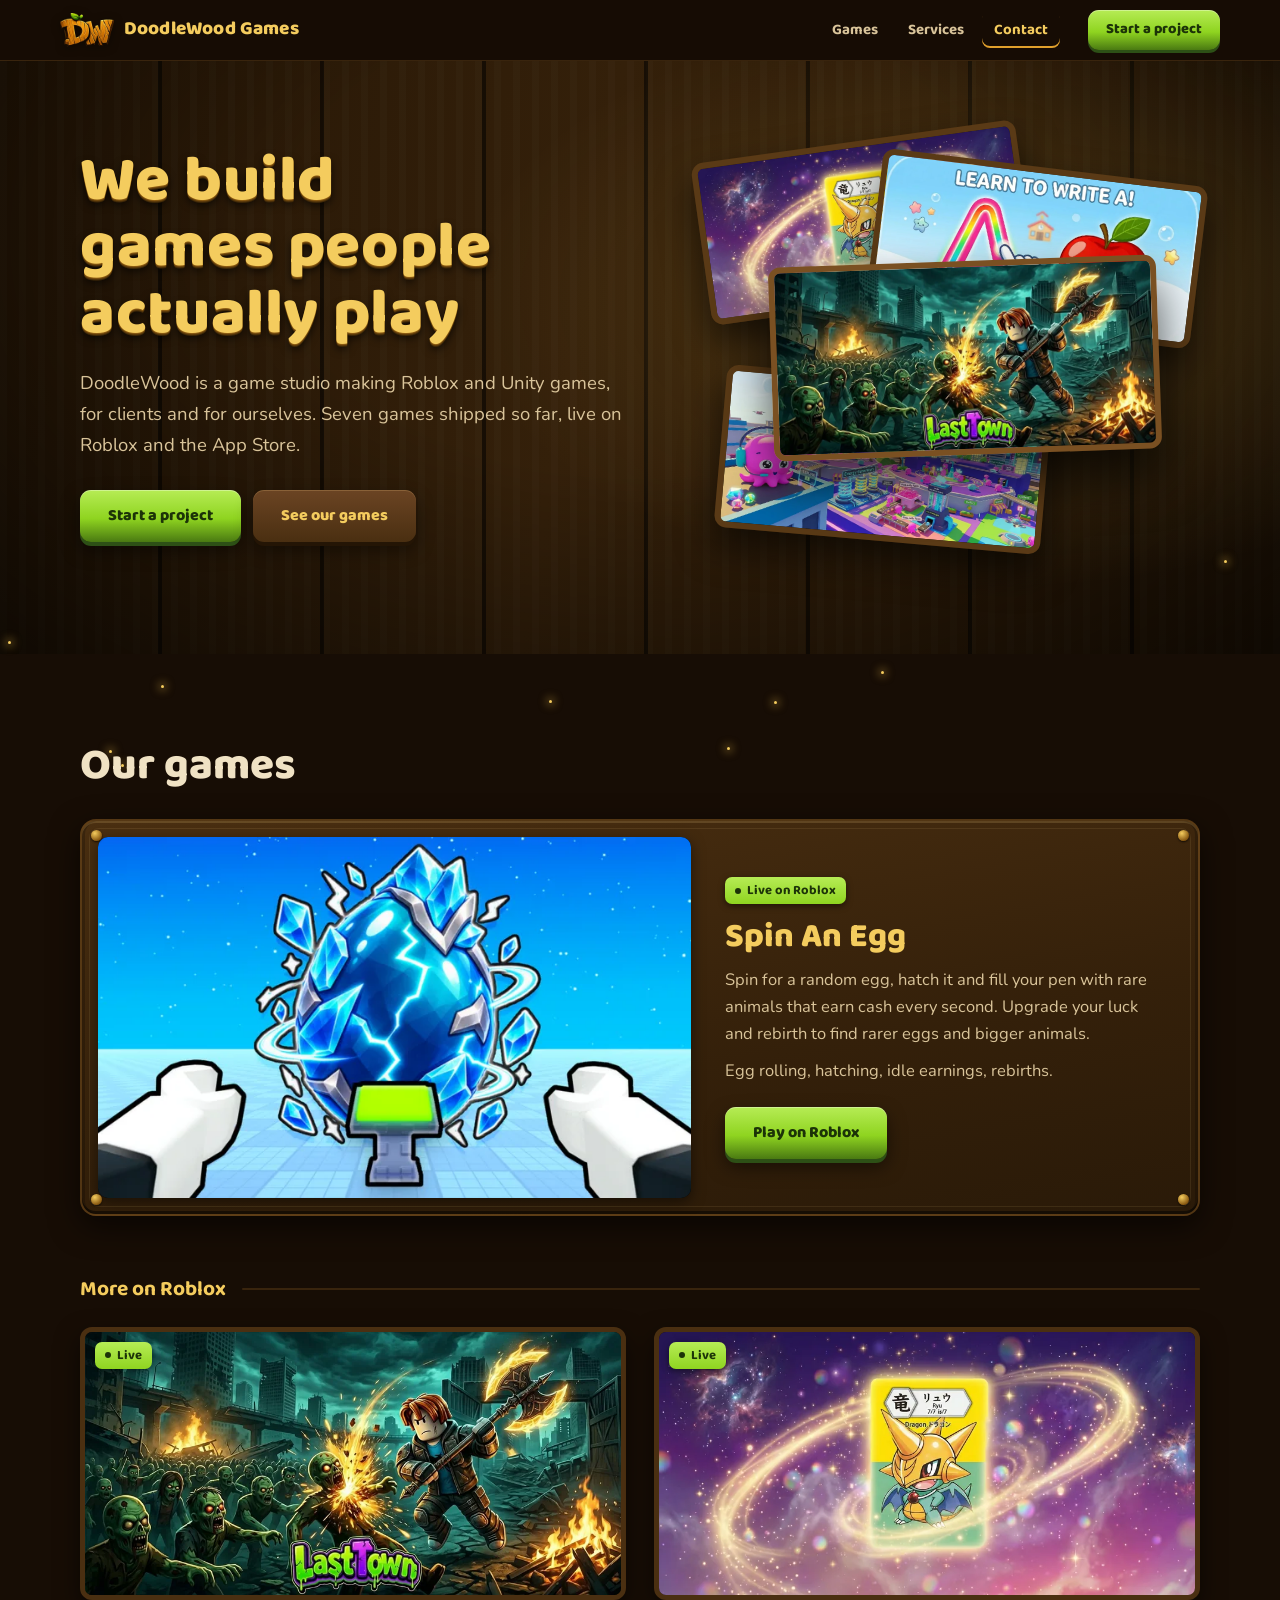
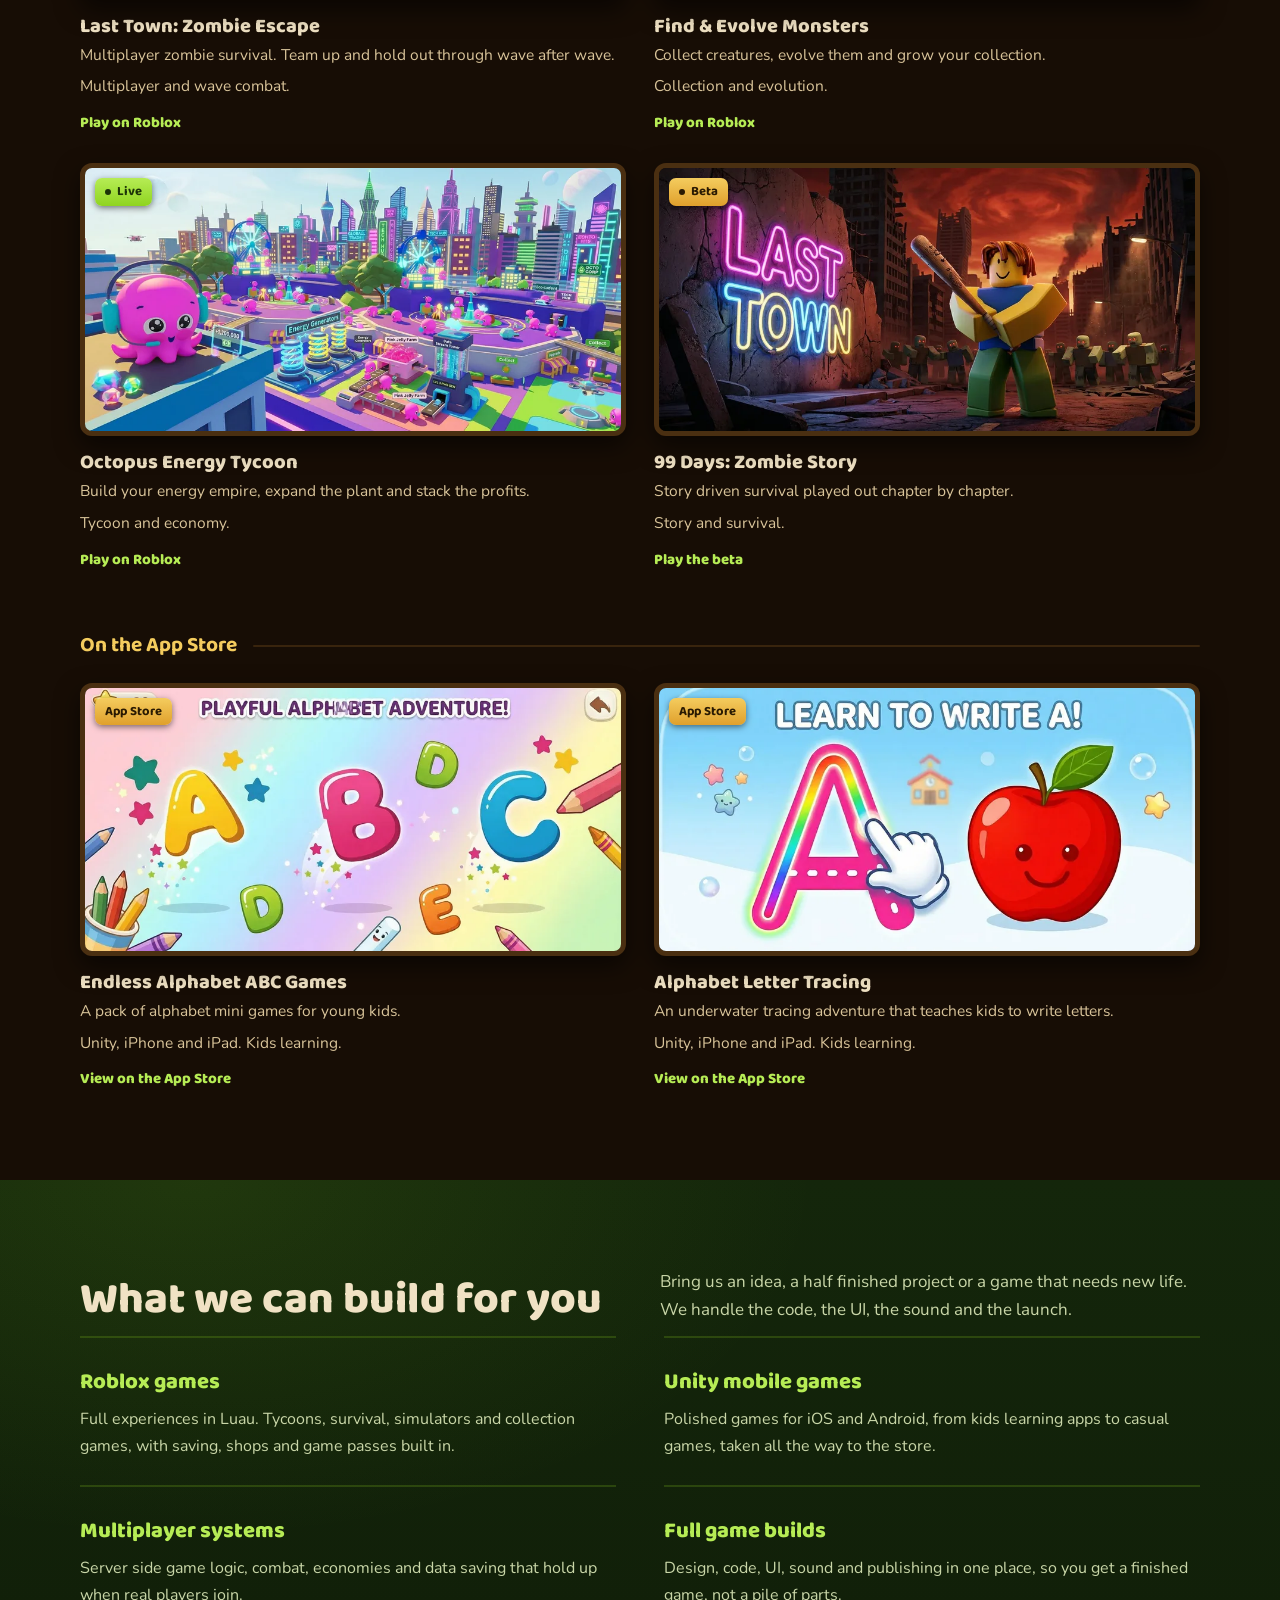
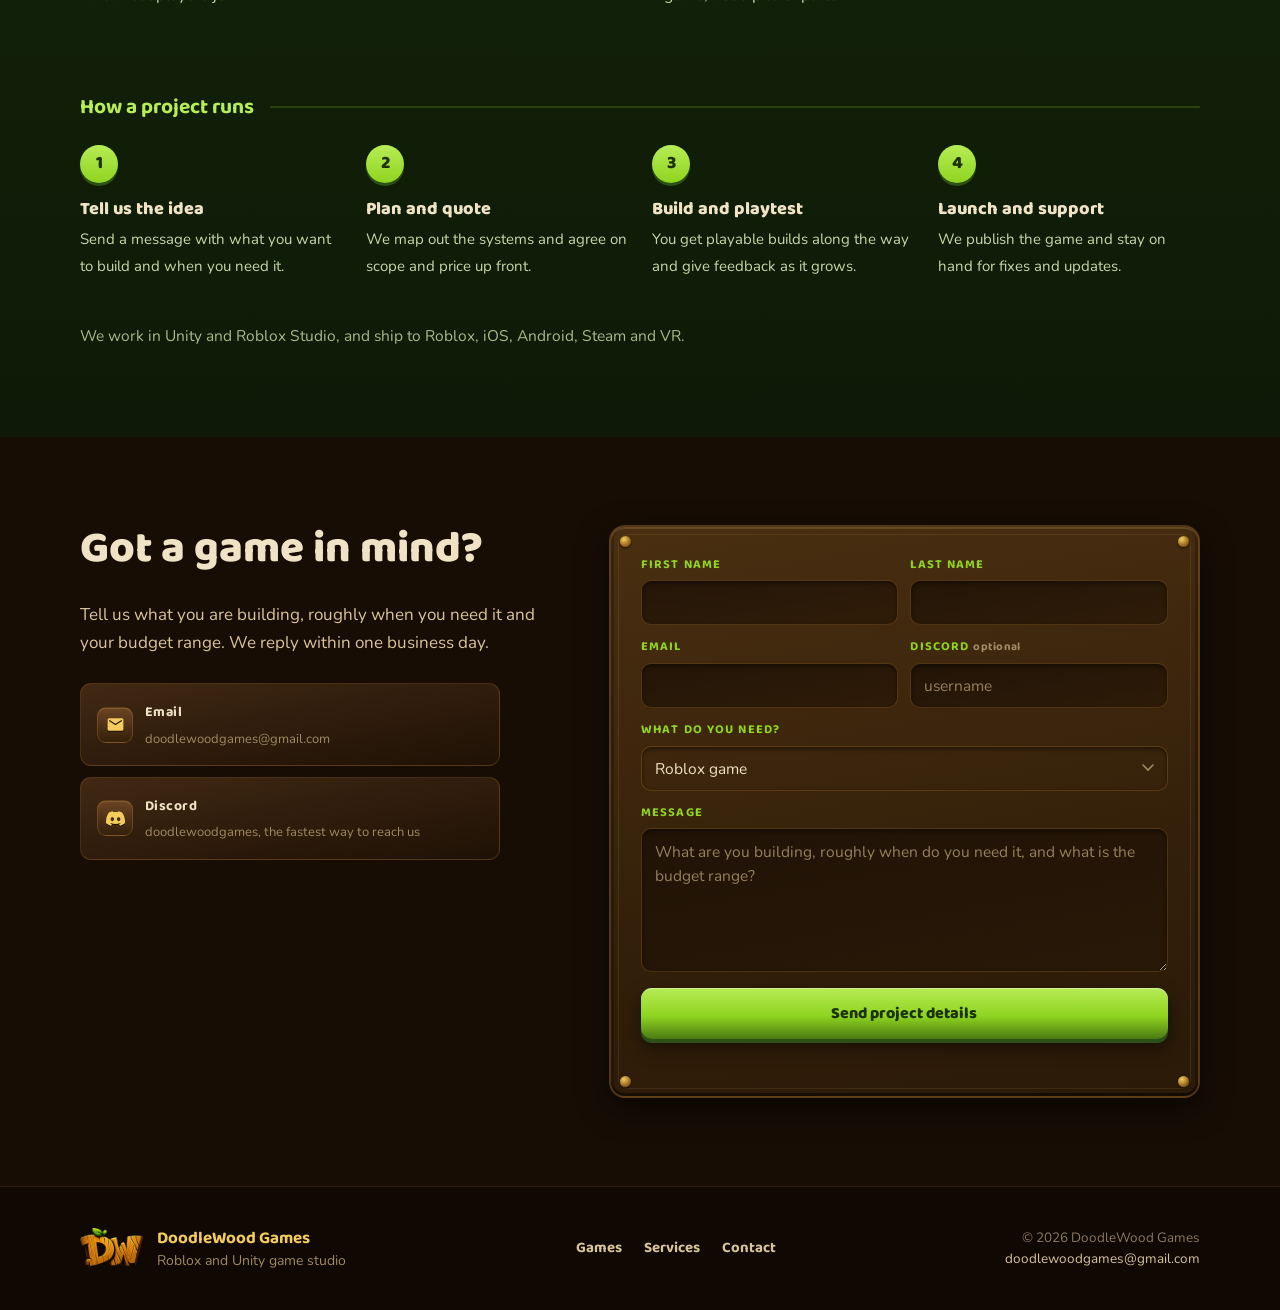
==== commit 3e0e9d14: "Feature Spin An Egg with its showcase video Spin An Egg becomes the featured game with a muted loopi" ====
--- a/index.html
+++ b/index.html
@@ -40,7 +40,7 @@
 <link rel="preload" href="/fonts/Nunito-400.woff2" as="font" type="font/woff2" crossorigin>
 
 <!-- ?v= busts stale copies. Bump it whenever style.css or main.js changes. -->
-<link rel="stylesheet" href="/css/style.css?v=9">
+<link rel="stylesheet" href="/css/style.css?v=10">
 
 <script type="application/ld+json">
 {
@@ -80,7 +80,7 @@
   <div class="wrap hero-in">
     <div class="hero-copy">
       <h1 class="hero-h1 carved">We build games people actually play</h1>
-      <p class="hero-p">DoodleWood is a game studio making Roblox and Unity games, for clients and for ourselves. Six games shipped so far, live on Roblox and the App Store.</p>
+      <p class="hero-p">DoodleWood is a game studio making Roblox and Unity games, for clients and for ourselves. Seven games shipped so far, live on Roblox and the App Store.</p>
       <div class="btns">
         <a href="#contact" class="btn btn-grn">Start a project</a>
         <a href="#games" class="btn btn-wd">See our games</a>
@@ -102,23 +102,36 @@
 
     <article class="feature panel">
       <span class="bolt tl"></span><span class="bolt tr"></span><span class="bolt bl"></span><span class="bolt br"></span>
-      <a class="feature-shot" href="https://www.roblox.com/games/85958529399721/UPD-LAST-TOWN-Zombie-Escape" target="_blank" rel="noopener" tabindex="-1" aria-hidden="true">
-        <picture>
-          <source srcset="/img/games/zombie-escape.webp" type="image/webp">
-          <img src="/img/games/zombie-escape.jpg" alt="" width="900" height="450" loading="lazy" decoding="async">
-        </picture>
+      <a class="feature-shot feature-video" href="https://www.roblox.com/games/125801003249650/Spin-An-Egg" target="_blank" rel="noopener" tabindex="-1" aria-hidden="true">
+        <video class="autoplay" muted loop playsinline preload="none" width="1152" height="702"
+               poster="/img/games/spin-an-egg.webp">
+          <source src="/video/spin-an-egg.mp4" type="video/mp4">
+        </video>
       </a>
       <div class="feature-copy">
         <span class="chip chip-live"><span class="dot"></span>Live on Roblox</span>
-        <h3>Last Town: Zombie Escape</h3>
-        <p>Multiplayer zombie survival. Team up with friends and hold out through wave after wave, one round at a time.</p>
-        <p class="meta">Multiplayer, wave combat, round based play.</p>
-        <a class="btn btn-grn" href="https://www.roblox.com/games/85958529399721/UPD-LAST-TOWN-Zombie-Escape" target="_blank" rel="noopener">Play on Roblox</a>
+        <h3>Spin An Egg</h3>
+        <p>Spin for a random egg, hatch it and fill your pen with rare animals that earn cash every second. Upgrade your luck and rebirth to find rarer eggs and bigger animals.</p>
+        <p class="meta">Egg rolling, hatching, idle earnings, rebirths.</p>
+        <a class="btn btn-grn" href="https://www.roblox.com/games/125801003249650/Spin-An-Egg" target="_blank" rel="noopener">Play on Roblox</a>
       </div>
     </article>
 
-    <h3 class="shelf">On Roblox</h3>
-    <div class="row row-3">
+    <h3 class="shelf">More on Roblox</h3>
+    <div class="row row-2">
+      <article class="game">
+        <a class="game-shot" href="https://www.roblox.com/games/85958529399721/UPD-LAST-TOWN-Zombie-Escape" target="_blank" rel="noopener" tabindex="-1" aria-hidden="true">
+          <picture>
+            <source srcset="/img/games/zombie-escape.webp" type="image/webp">
+            <img src="/img/games/zombie-escape.jpg" alt="" width="900" height="450" loading="lazy" decoding="async">
+          </picture>
+          <span class="chip chip-live"><span class="dot"></span>Live</span>
+        </a>
+        <h4>Last Town: Zombie Escape</h4>
+        <p>Multiplayer zombie survival. Team up and hold out through wave after wave.</p>
+        <p class="meta">Multiplayer and wave combat.</p>
+        <a class="play" href="https://www.roblox.com/games/85958529399721/UPD-LAST-TOWN-Zombie-Escape" target="_blank" rel="noopener">Play on Roblox<span class="sr"> Last Town: Zombie Escape</span></a>
+      </article>
       <article class="game">
         <a class="game-shot" href="https://www.roblox.com/games/104146074760099/Find-Evolve-MONSTERS" target="_blank" rel="noopener" tabindex="-1" aria-hidden="true">
           <picture>
@@ -300,6 +313,6 @@
   </div>
 </footer>
 
-<script src="/js/main.js?v=8" defer></script>
+<script src="/js/main.js?v=9" defer></script>
 </body>
 </html>
--- a/css/style.css
+++ b/css/style.css
@@ -152,6 +152,8 @@
 .feature-shot{display:block;border-radius:10px;overflow:hidden;aspect-ratio:2/1;
   box-shadow:inset 0 0 0 2px rgba(0,0,0,.55),0 4px 14px rgba(0,0,0,.5)}
 .feature-shot img{width:100%;height:100%;object-fit:cover}
+.feature-video{aspect-ratio:1152/702;background:#0d0803}
+.feature-video video{display:block;width:100%;height:100%;object-fit:cover}
 .feature-copy .chip{position:static;display:inline-flex;margin-bottom:14px}
 .feature h3{font-family:var(--display);font-weight:800;font-size:clamp(26px,3vw,34px);line-height:1.1;
   color:var(--gold-lt);margin-bottom:10px}
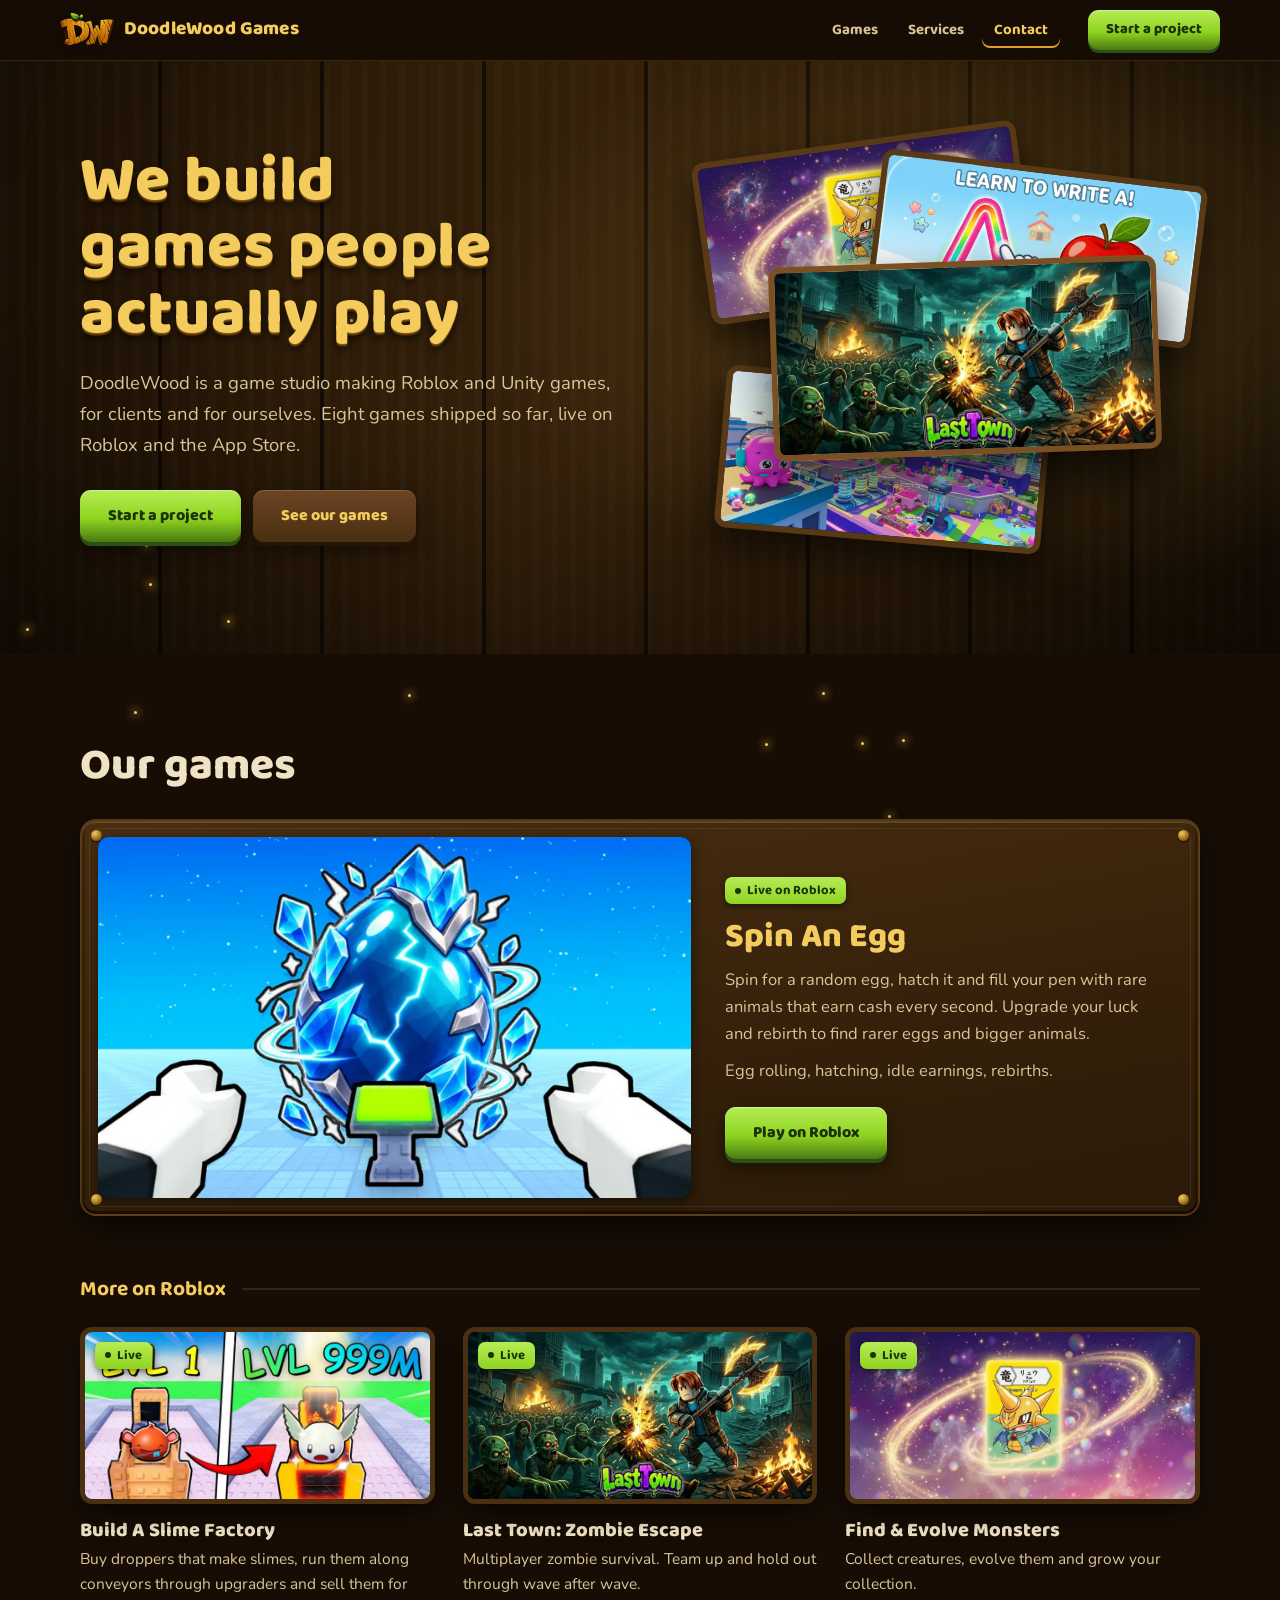
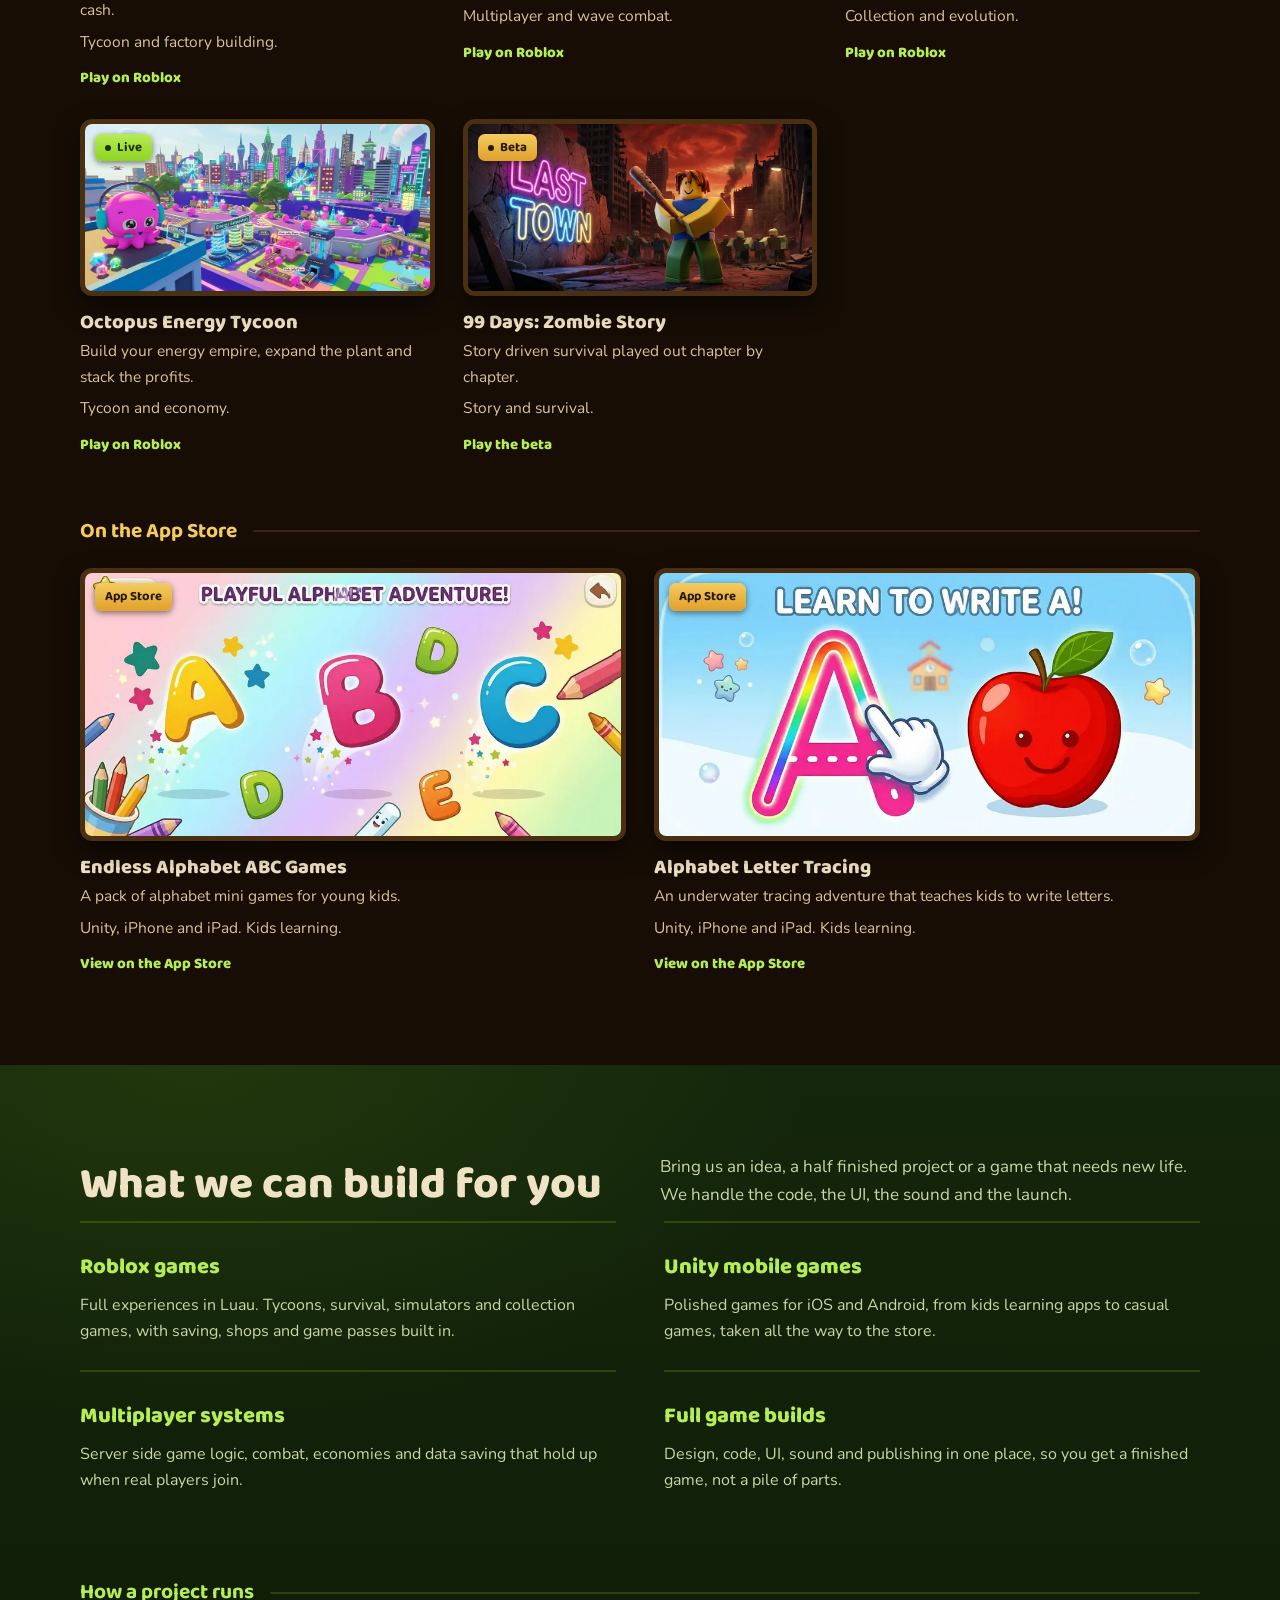
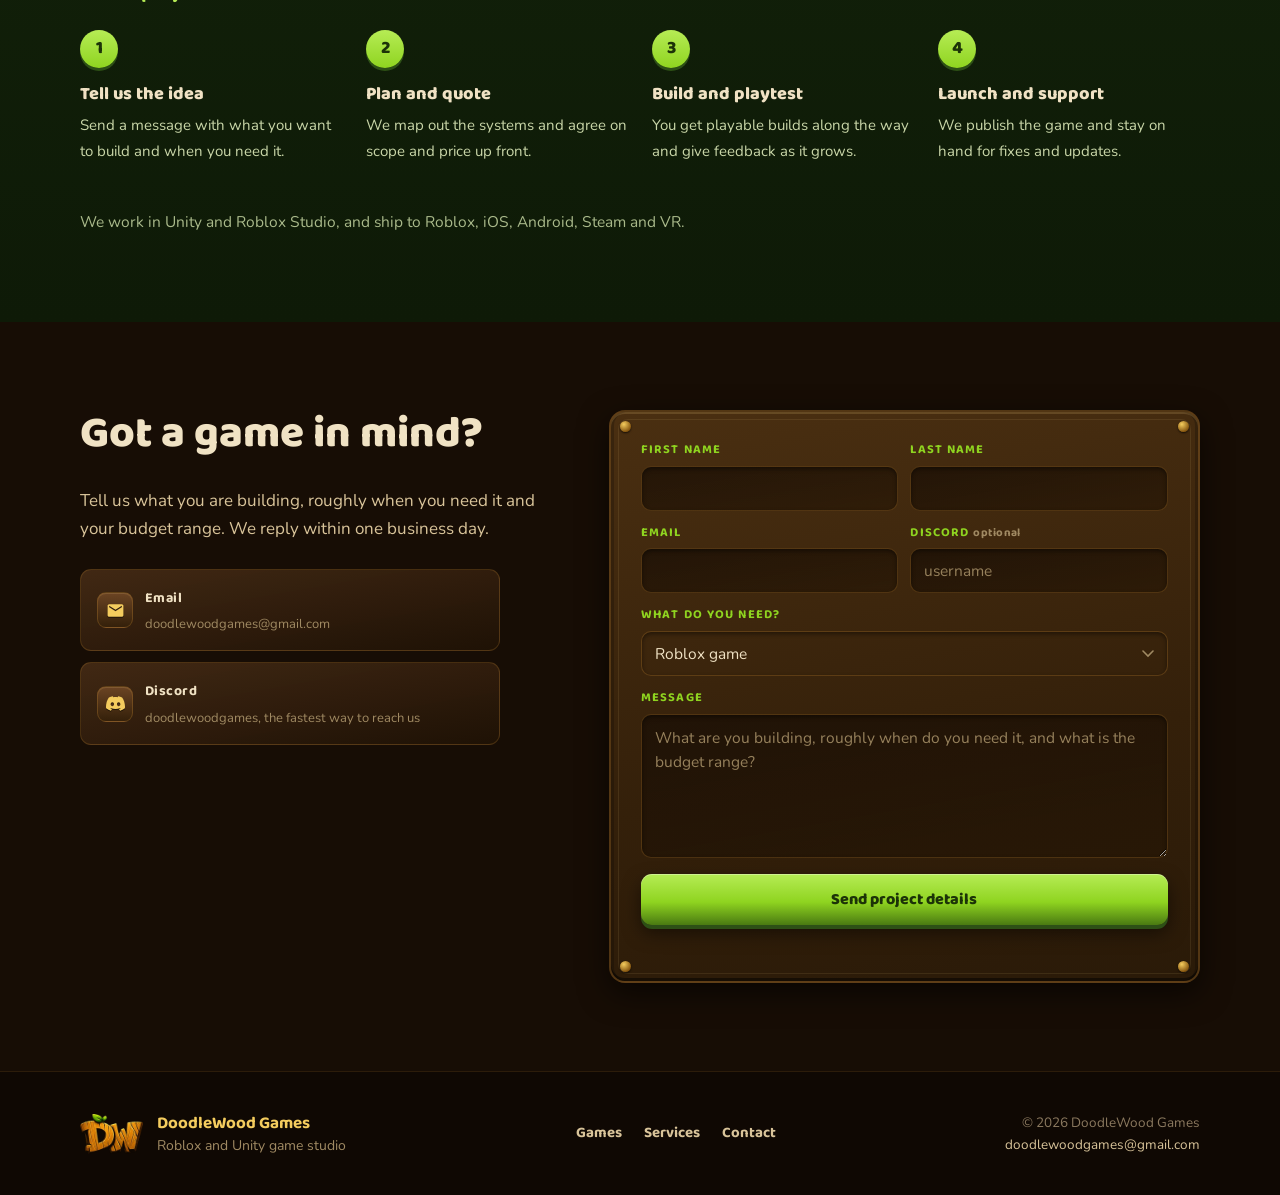
==== commit 07d8d26b: "Add Build A Slime Factory to the games New card in the Roblox row, which now runs three per row. Her" ====
--- a/index.html
+++ b/index.html
@@ -80,7 +80,7 @@
   <div class="wrap hero-in">
     <div class="hero-copy">
       <h1 class="hero-h1 carved">We build games people actually play</h1>
-      <p class="hero-p">DoodleWood is a game studio making Roblox and Unity games, for clients and for ourselves. Seven games shipped so far, live on Roblox and the App Store.</p>
+      <p class="hero-p">DoodleWood is a game studio making Roblox and Unity games, for clients and for ourselves. Eight games shipped so far, live on Roblox and the App Store.</p>
       <div class="btns">
         <a href="#contact" class="btn btn-grn">Start a project</a>
         <a href="#games" class="btn btn-wd">See our games</a>
@@ -118,7 +118,20 @@
     </article>
 
     <h3 class="shelf">More on Roblox</h3>
-    <div class="row row-2">
+    <div class="row row-3">
+      <article class="game">
+        <a class="game-shot" href="https://www.roblox.com/games/101208958631209/Build-A-Slime-Factory" target="_blank" rel="noopener" tabindex="-1" aria-hidden="true">
+          <picture>
+            <source srcset="/img/games/build-a-slime.webp" type="image/webp">
+            <img src="/img/games/build-a-slime.jpg" alt="" width="768" height="432" loading="lazy" decoding="async" style="object-position:top">
+          </picture>
+          <span class="chip chip-live"><span class="dot"></span>Live</span>
+        </a>
+        <h4>Build A Slime Factory</h4>
+        <p>Buy droppers that make slimes, run them along conveyors through upgraders and sell them for cash.</p>
+        <p class="meta">Tycoon and factory building.</p>
+        <a class="play" href="https://www.roblox.com/games/101208958631209/Build-A-Slime-Factory" target="_blank" rel="noopener">Play on Roblox<span class="sr"> Build A Slime Factory</span></a>
+      </article>
       <article class="game">
         <a class="game-shot" href="https://www.roblox.com/games/85958529399721/UPD-LAST-TOWN-Zombie-Escape" target="_blank" rel="noopener" tabindex="-1" aria-hidden="true">
           <picture>
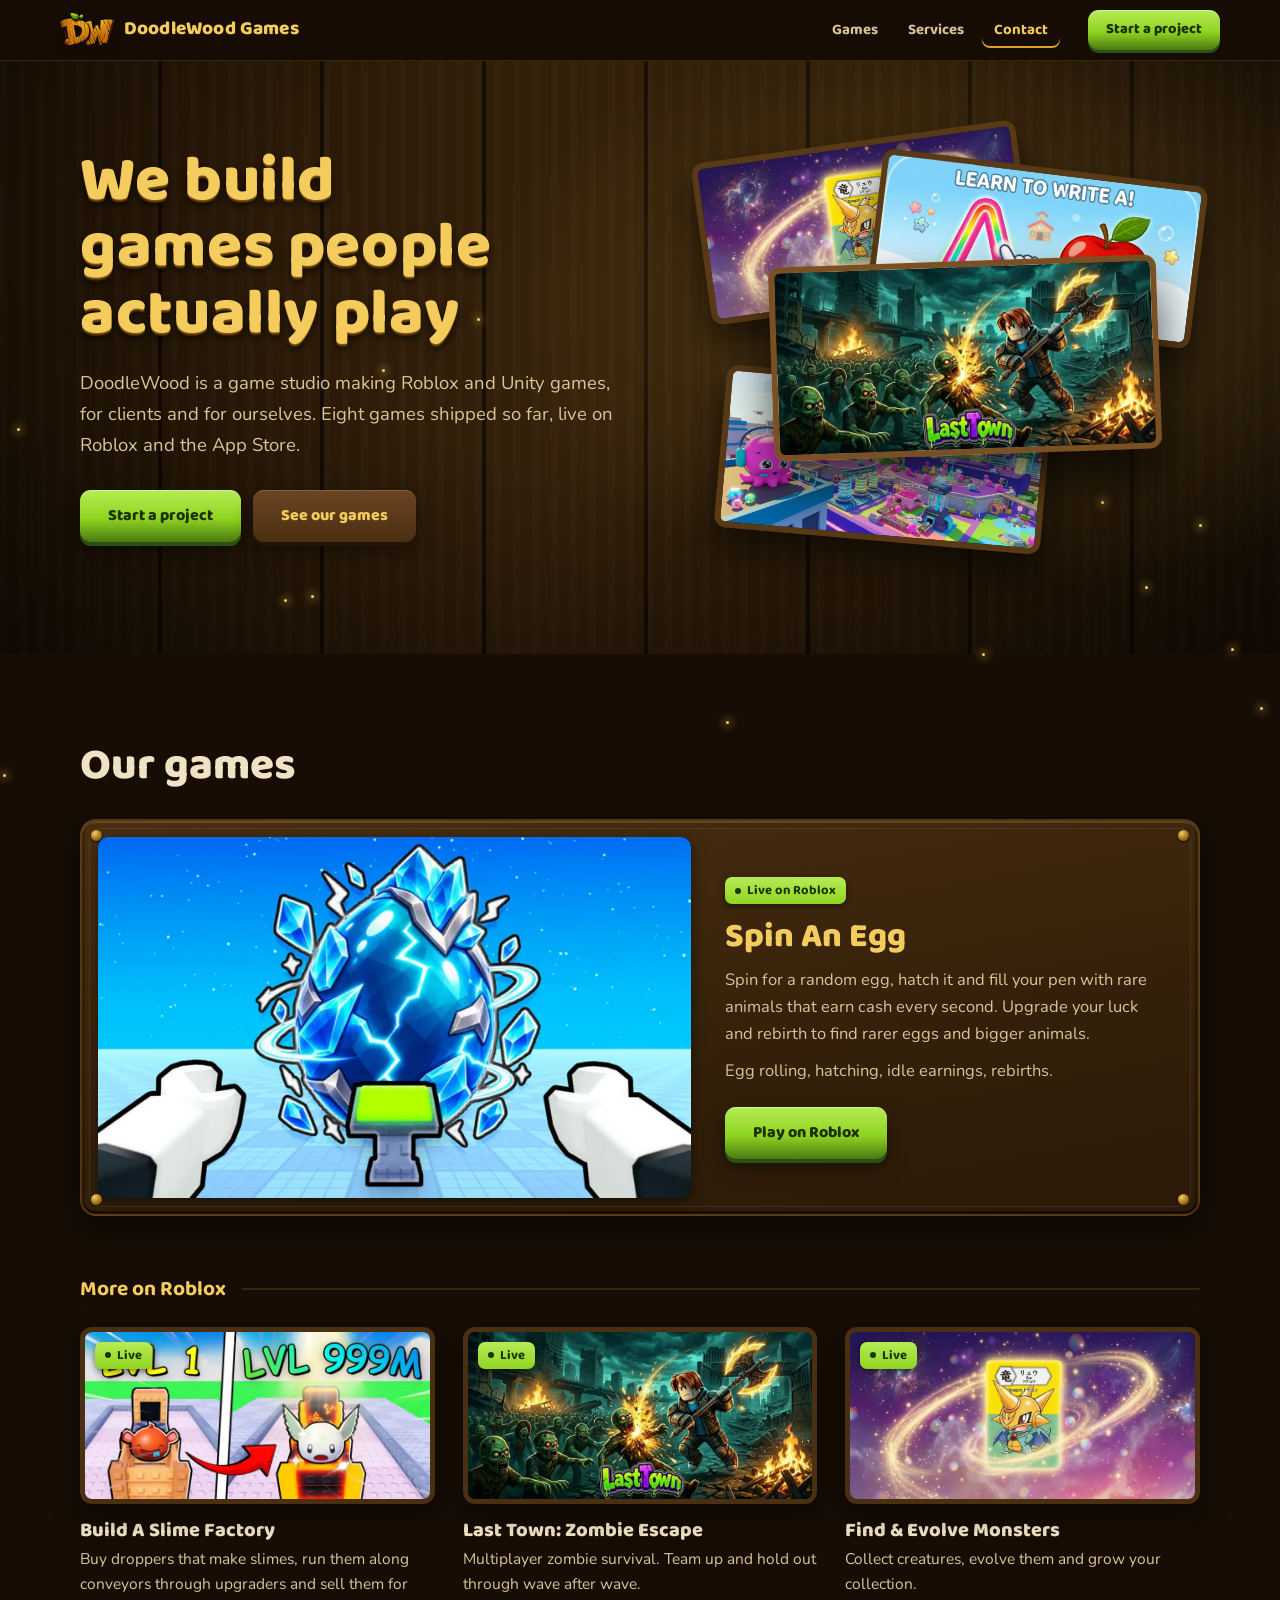
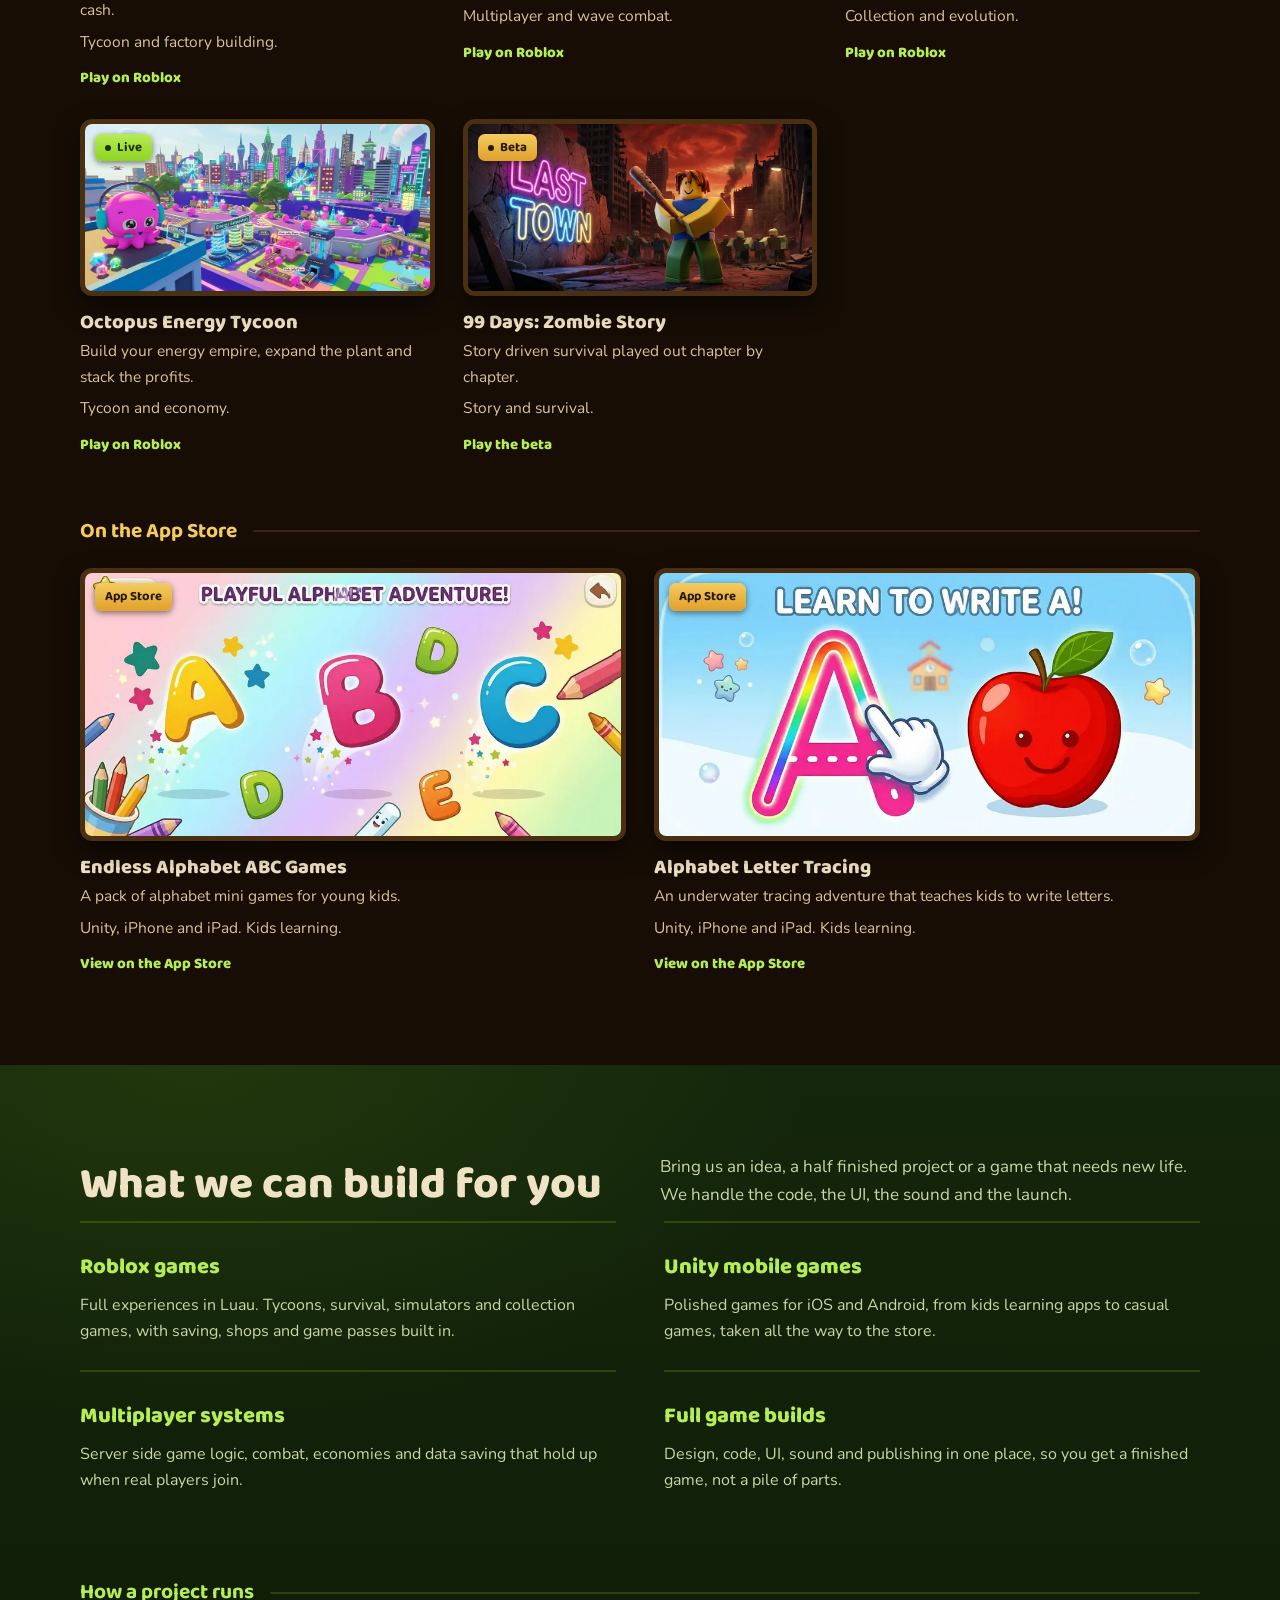
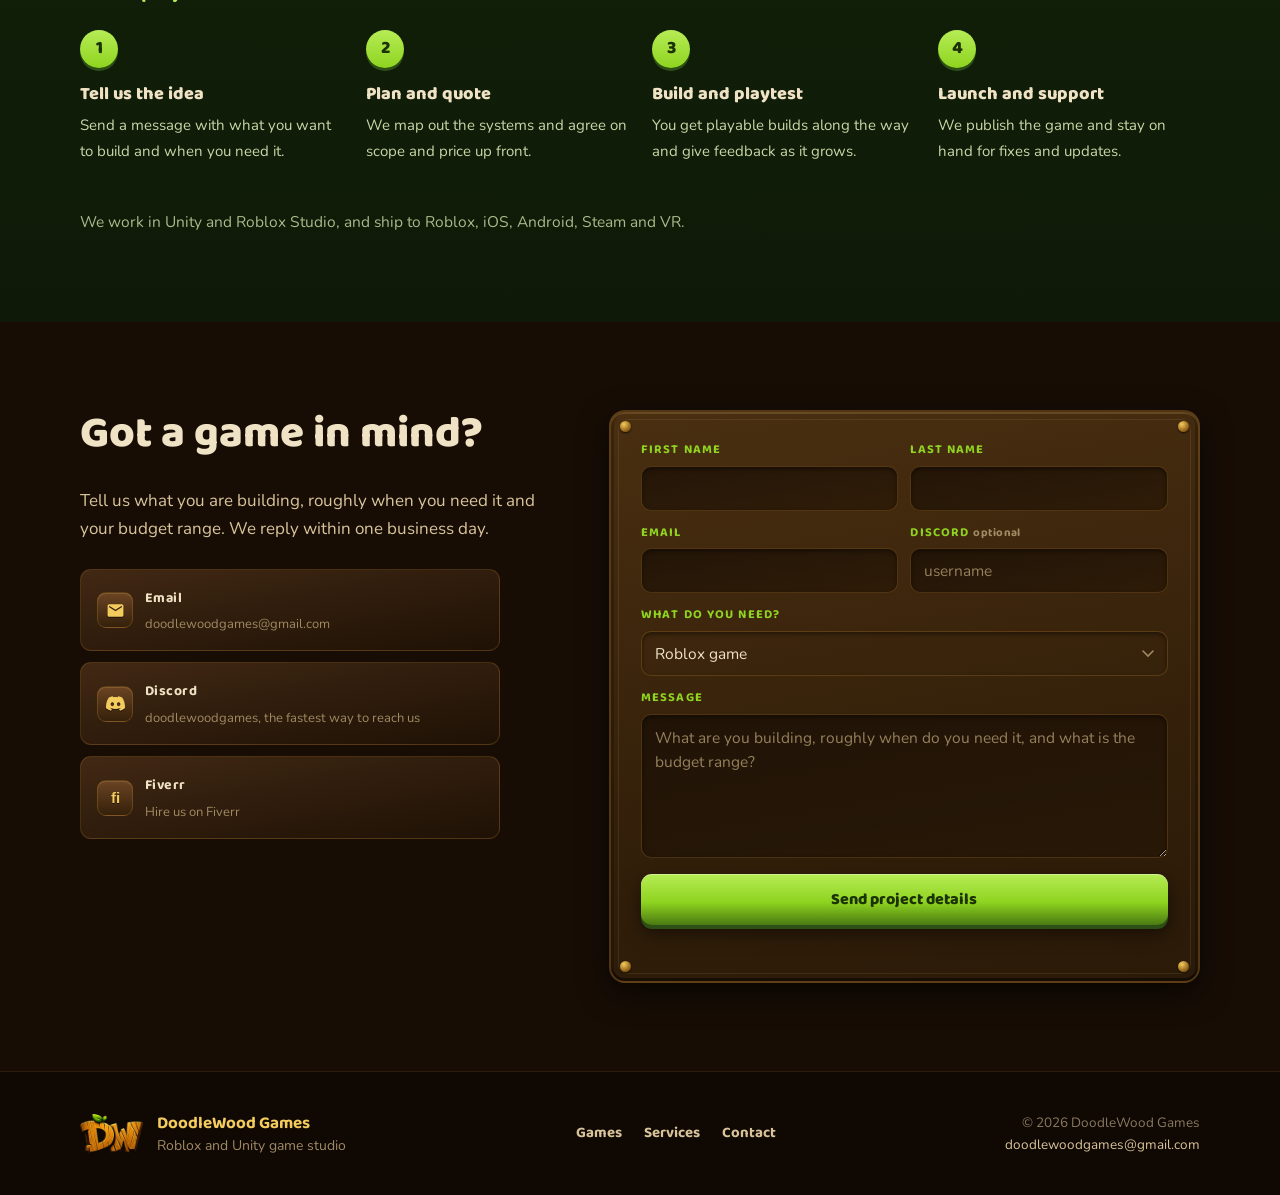
==== commit 63a421fc: "Add Fiverr to the contact links Co-Authored-By: Claude Opus 5.5 <noreply@anthropic.com>" ====
--- a/index.html
+++ b/index.html
@@ -256,6 +256,9 @@
         <a class="lnk" href="https://discord.com/users/doodlewoodgames" target="_blank" rel="noopener">
           <span class="lnk-ic" aria-hidden="true"><svg viewBox="0 0 24 24"><path d="M20.317 4.3698a19.7913 19.7913 0 0 0-4.8851-1.5152.0741.0741 0 0 0-.0785.0371c-.211.3753-.4447.8648-.6083 1.2495-1.8447-.2762-3.68-.2762-5.4868 0-.1636-.3933-.4058-.8742-.6177-1.2495a.077.077 0 0 0-.0785-.037 19.7363 19.7363 0 0 0-4.8852 1.515.0699.0699 0 0 0-.0321.0277C.5334 9.0458-.319 13.5799.0992 18.0578a.0824.0824 0 0 0 .0312.0561c2.0528 1.5076 4.0413 2.4228 5.9929 3.0294a.0777.0777 0 0 0 .0842-.0276c.4616-.6304.8731-1.2952 1.226-1.9942a.076.076 0 0 0-.0416-.1057c-.6528-.2476-1.2743-.5495-1.8722-.8923a.077.077 0 0 1-.0076-.1277c.1258-.0943.2517-.1923.3718-.2914a.0743.0743 0 0 1 .0776-.0105c3.9278 1.7933 8.18 1.7933 12.0614 0a.0739.0739 0 0 1 .0785.0095c.1202.099.246.1981.3728.2924a.077.077 0 0 1-.0066.1276 12.2986 12.2986 0 0 1-1.873.8914.0766.0766 0 0 0-.0407.1067c.3604.698.7719 1.3628 1.225 1.9932a.076.076 0 0 0 .0842.0286c1.961-.6067 3.9495-1.5219 6.0023-3.0294a.077.077 0 0 0 .0313-.0552c.5004-5.177-.8382-9.6739-3.5485-13.6604a.061.061 0 0 0-.0312-.0286zM8.02 15.3312c-1.1825 0-2.1569-1.0857-2.1569-2.419 0-1.3332.9555-2.4189 2.157-2.4189 1.2108 0 2.1757 1.0952 2.1568 2.419 0 1.3332-.9555 2.4189-2.1569 2.4189zm7.9748 0c-1.1825 0-2.1569-1.0857-2.1569-2.419 0-1.3332.9554-2.4189 2.1569-2.4189 1.2108 0 2.1757 1.0952 2.1568 2.419 0 1.3332-.946 2.4189-2.1568 2.4189z"/></svg></span>
           <span><span class="lnk-t">Discord</span><br><span class="lnk-v">doodlewoodgames, the fastest way to reach us</span></span></a>
+        <a class="lnk" href="https://www.fiverr.com/ahsanhunain338" target="_blank" rel="noopener">
+          <span class="lnk-ic" aria-hidden="true"><svg viewBox="0 0 24 24"><text x="12" y="18.5" text-anchor="middle" font-family="Arial, sans-serif" font-weight="700" font-size="19">fi</text></svg></span>
+          <span><span class="lnk-t">Fiverr</span><br><span class="lnk-v">Hire us on Fiverr</span></span></a>
       </div>
     </div>
     <div class="panel pad form-panel">
